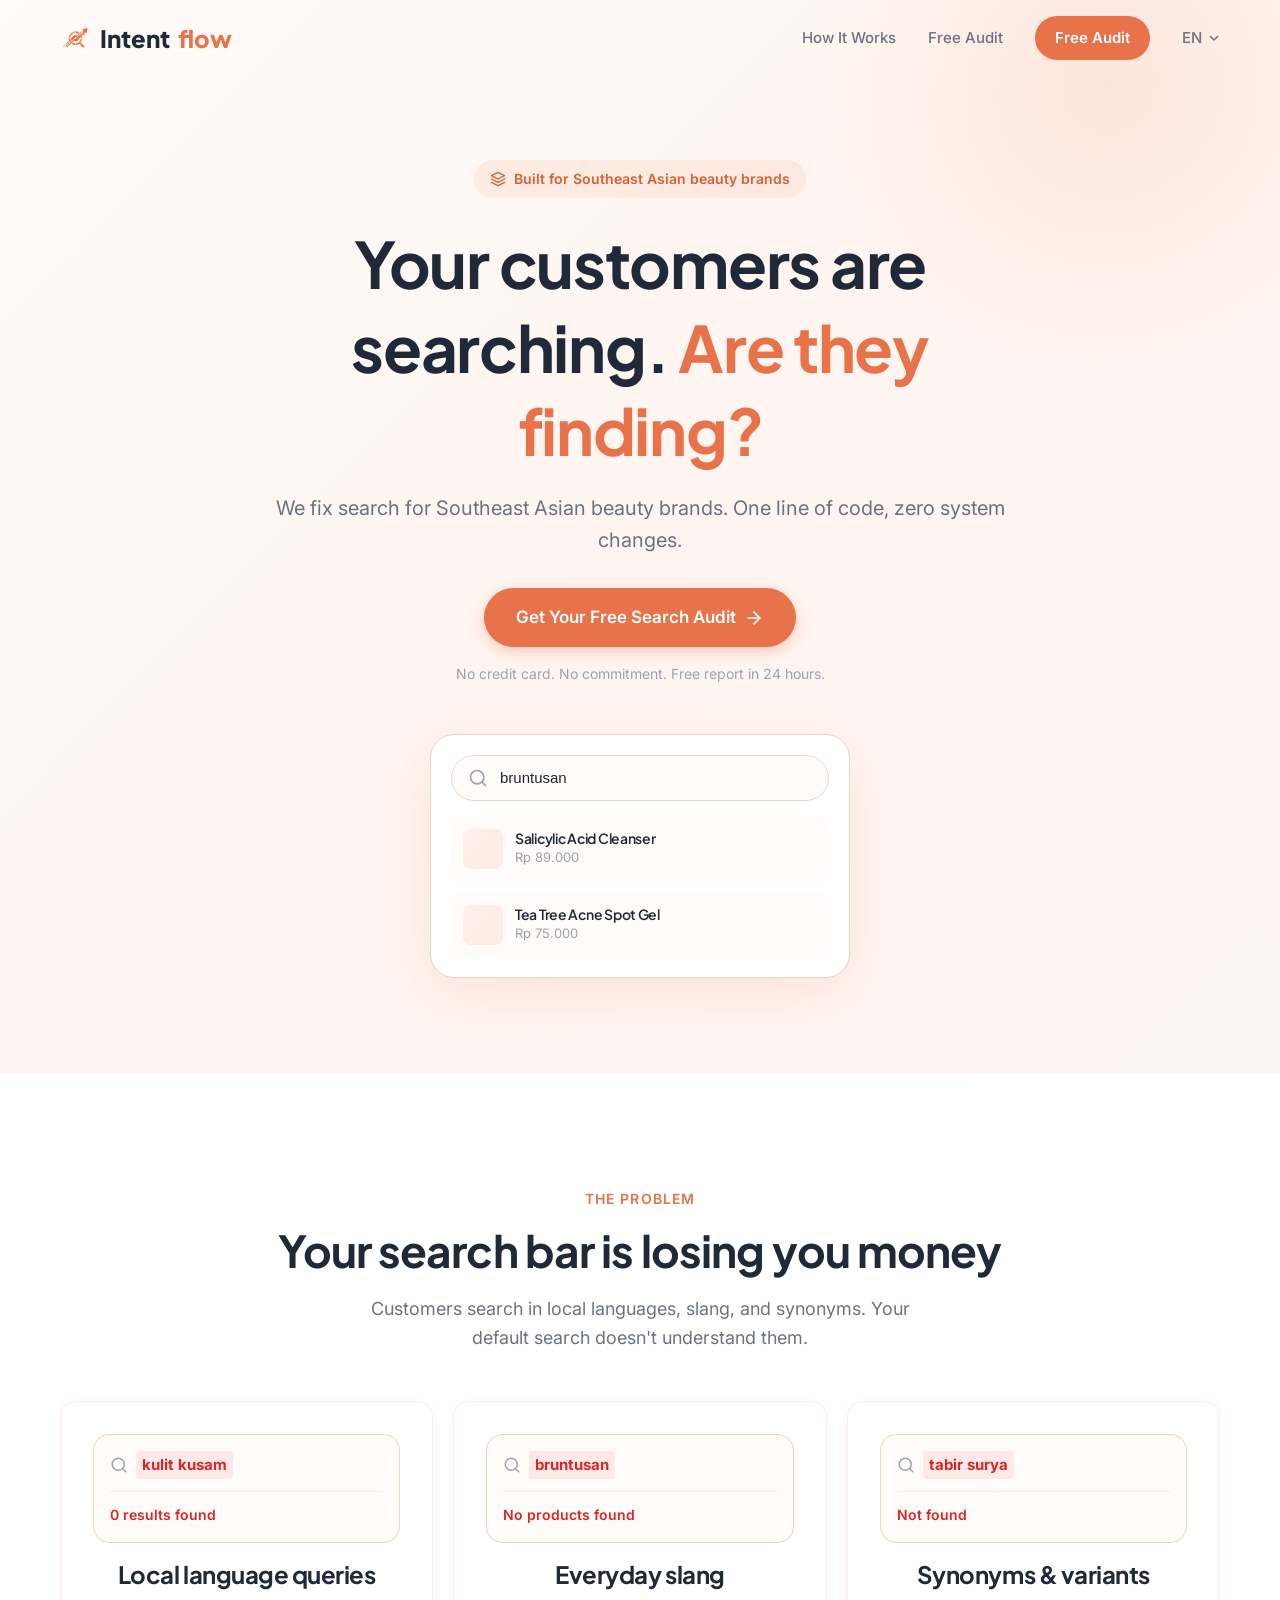
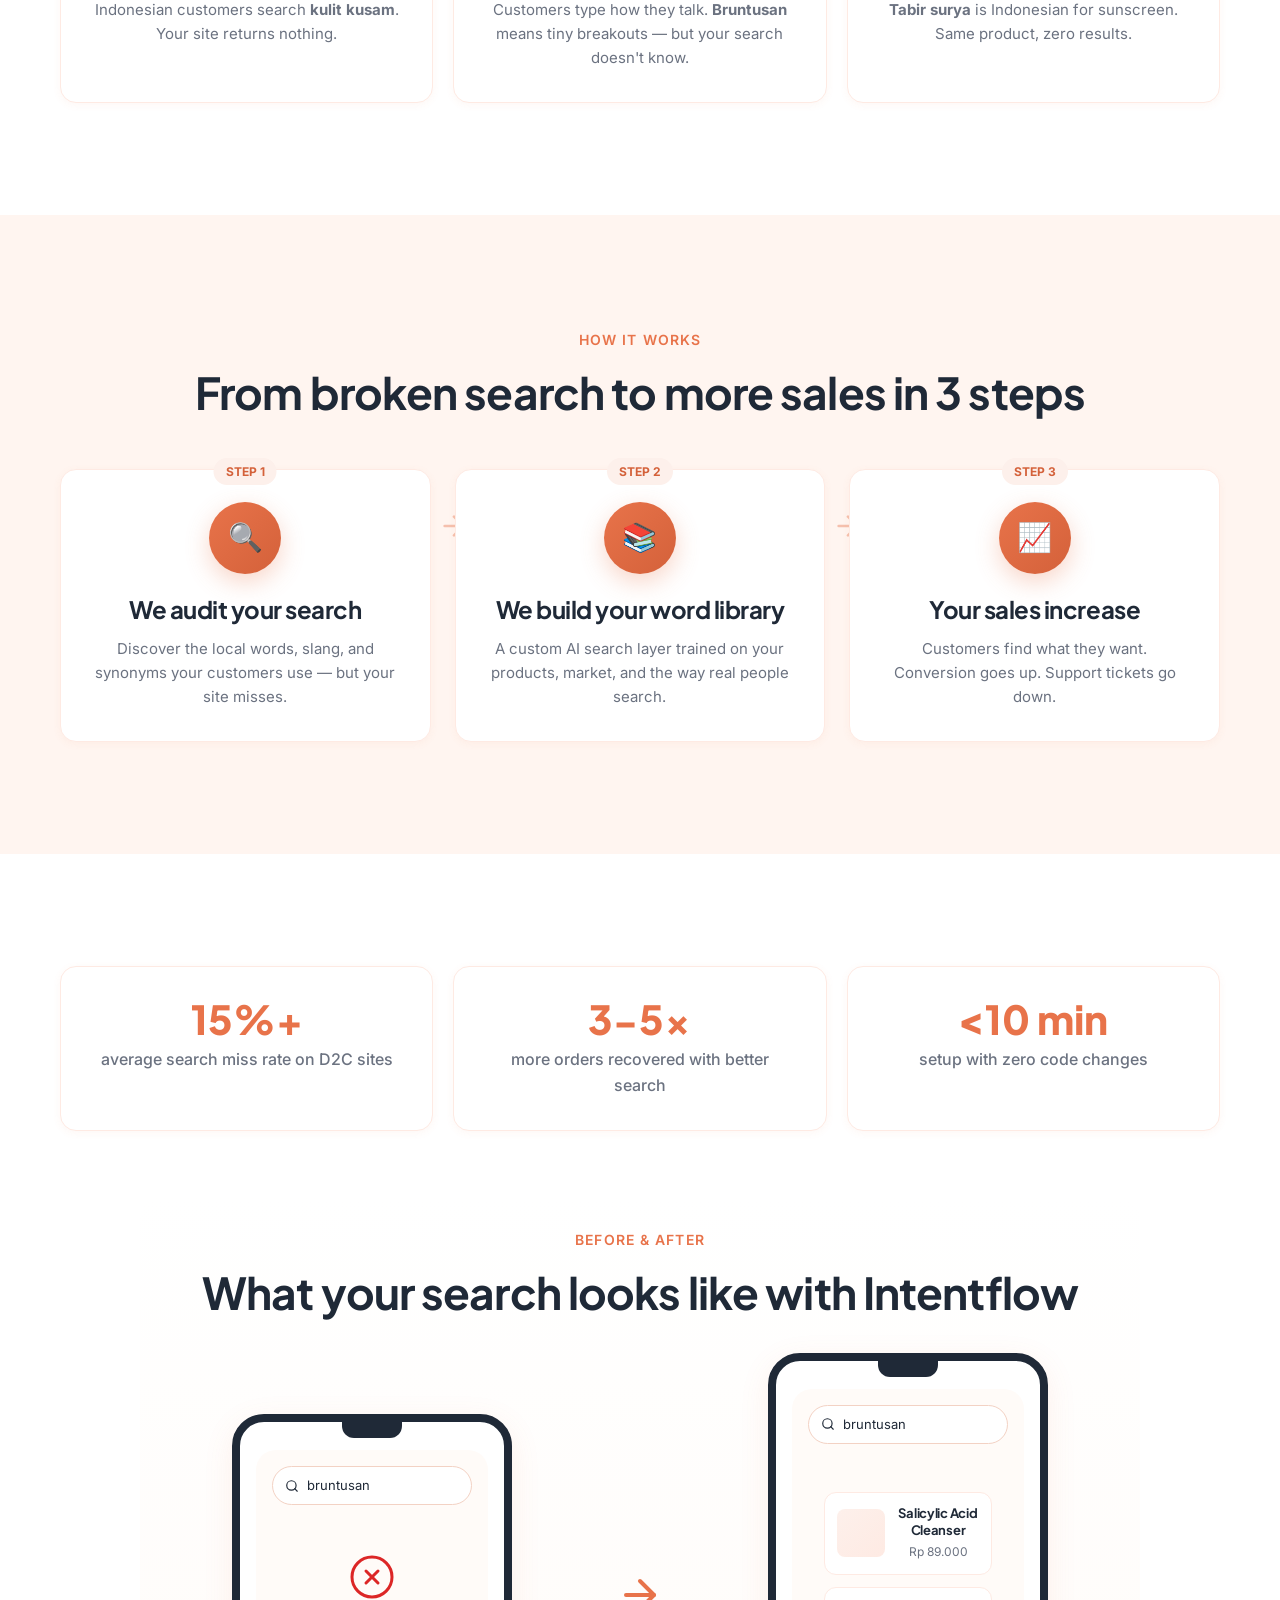
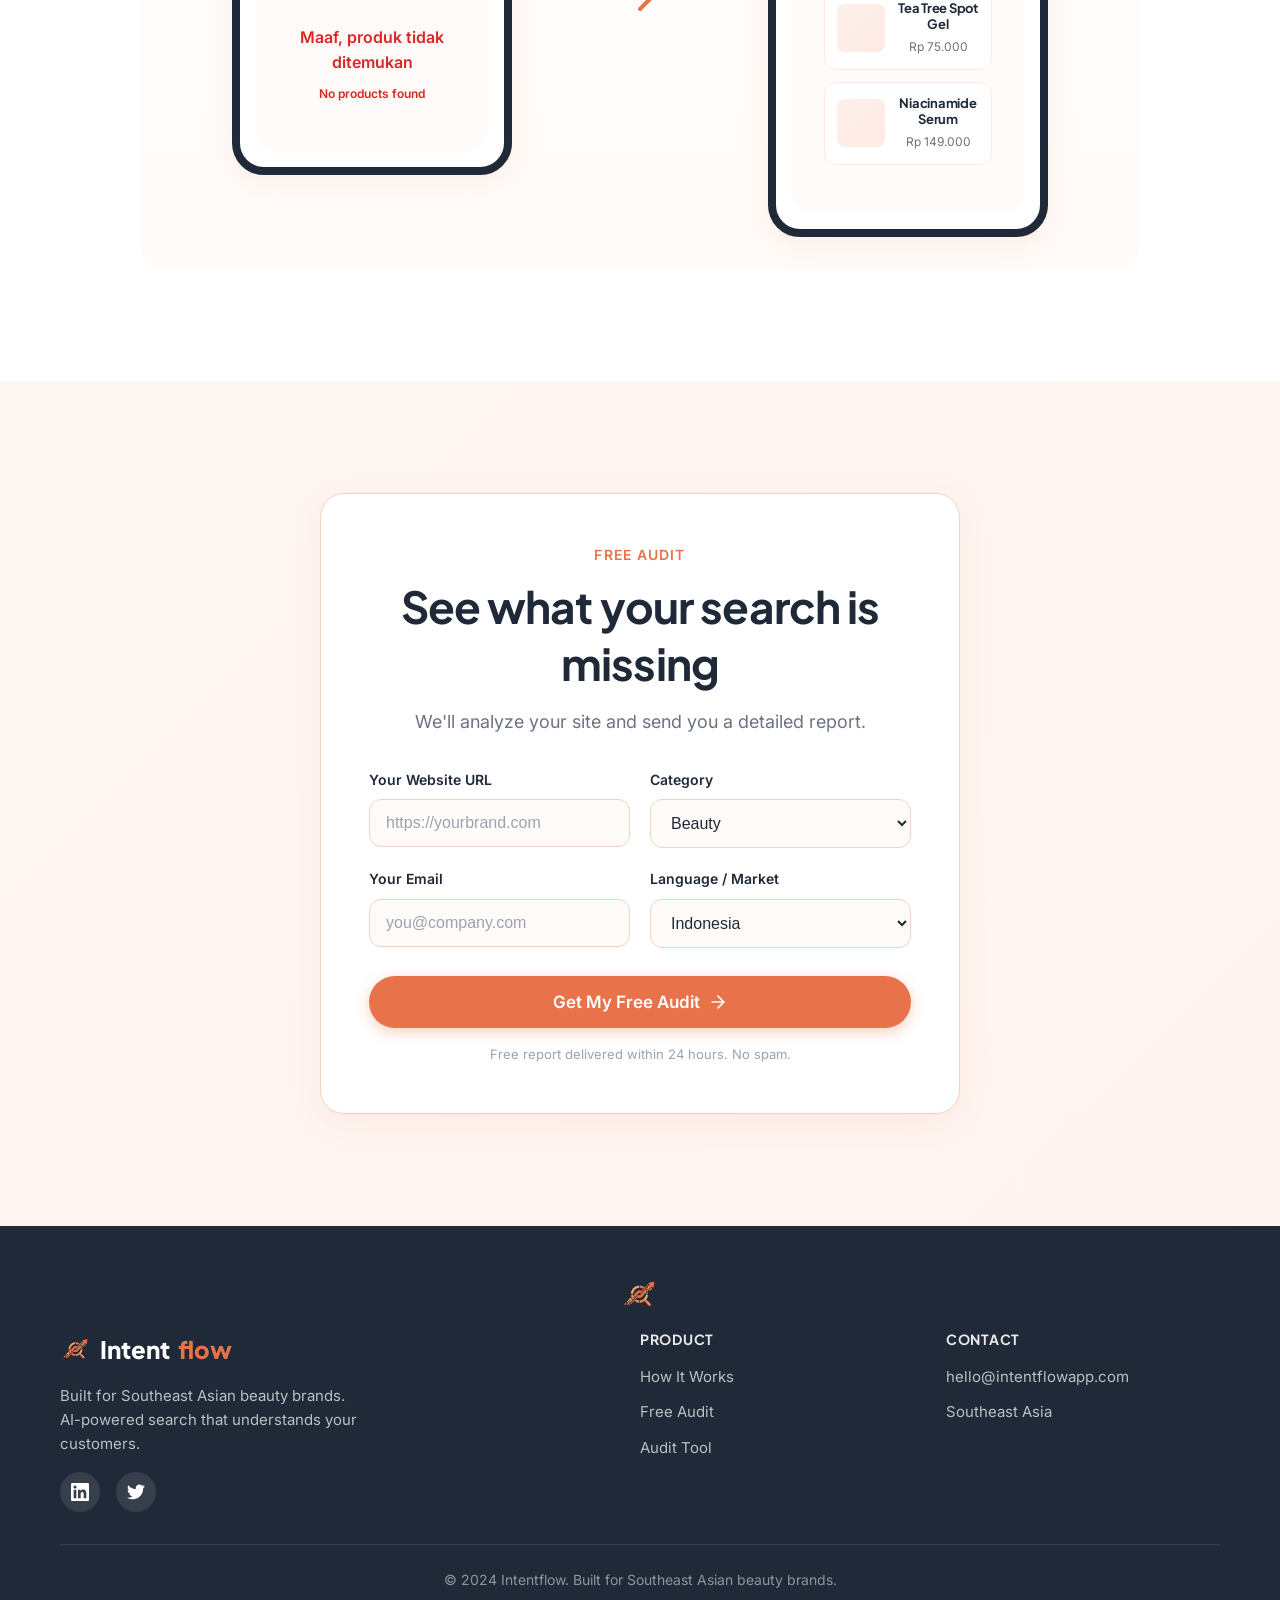
==== index.html @ d8db5535 "Add Pet Care & Nutrition category option" ====
<!DOCTYPE html>
<html lang="en">
<head>
  <meta charset="UTF-8">
  <meta name="viewport" content="width=device-width, initial-scale=1.0">
  <meta name="description" content="Intentflow uses AI to fix on-site search for Southeast Asian beauty brands. Recover lost sales with one line of code.">
  <meta name="keywords" content="AI search, D2C, beauty brands, Southeast Asia, site search, e-commerce conversion">
  <meta name="author" content="Intentflow">
  <meta name="robots" content="index, follow">
  <meta property="og:title" content="Intentflow - AI Search for Southeast Asian Beauty Brands">
  <meta property="og:description" content="Fix your on-site search. Recover lost sales with AI-powered search for D2C beauty brands.">
  <meta property="og:type" content="website">
  <meta property="og:url" content="https://intentflow.io">
  <meta property="og:image" content="https://intentflow.io/og-image.jpg">
  <meta name="twitter:card" content="summary_large_image">
  <meta name="twitter:title" content="Intentflow - AI Search for Southeast Asian Beauty Brands">
  <meta name="twitter:description" content="Fix your on-site search. Recover lost sales with AI-powered search for D2C beauty brands.">
  <link rel="canonical" href="https://intentflow.io">
  <link rel="preconnect" href="https://fonts.googleapis.com">
  <link rel="preconnect" href="https://fonts.gstatic.com" crossorigin>
  <link href="https://fonts.googleapis.com/css2?family=Inter:wght@400;500;600;700&family=Plus+Jakarta+Sans:wght@500;600;700;800&display=swap" rel="stylesheet">
  <link rel="stylesheet" href="css/style.css">
  <link rel="icon" type="image/png" href="/logo.png">
  <title>Intentflow - AI Search for Southeast Asian Beauty Brands</title>
</head>
<body>
  <!-- Navigation -->
  <nav class="navbar" id="navbar">
    <div class="container">
      <a href="#" class="logo">
        <img src="/logo.png" alt="Intentflow" class="logo-img">
        Intent<span>flow</span>
      </a>
      <div class="nav-links">
        <a href="#how-it-works" class="nav-link">How It Works</a>
        <a href="#audit" class="nav-link">Free Audit</a>
        <a href="audit/" class="nav-cta">Free Audit</a>
        <div class="language-selector" aria-label="Language selector">
          <span>EN</span>
          <svg width="12" height="12" viewBox="0 0 12 12" fill="none" xmlns="http://www.w3.org/2000/svg">
            <path d="M2.5 4.5L6 8L9.5 4.5" stroke="currentColor" stroke-width="1.5" stroke-linecap="round" stroke-linejoin="round"/>
          </svg>
        </div>
      </div>
      <button class="mobile-menu-btn" id="mobileMenuBtn" aria-label="Open menu">
        <span></span>
        <span></span>
        <span></span>
      </button>
    </div>
  </nav>

  <!-- Mobile Menu -->
  <div class="overlay" id="overlay"></div>
  <div class="mobile-menu" id="mobileMenu">
    <a href="#how-it-works" class="nav-link">How It Works</a>
    <a href="#audit" class="nav-link">Free Audit</a>
    <a href="audit/" class="nav-cta">Free Audit</a>
  </div>

  <!-- Hero -->
  <section class="hero" id="hero">
    <div class="container">
      <div class="hero-content reveal">
        <div class="hero-badge">
          <svg width="16" height="16" viewBox="0 0 24 24" fill="none" stroke="currentColor" stroke-width="2" stroke-linecap="round" stroke-linejoin="round">
            <path d="M12 2L2 7l10 5 10-5-10-5z"/>
            <path d="M2 17l10 5 10-5"/>
            <path d="M2 12l10 5 10-5"/>
          </svg>
          Built for Southeast Asian beauty brands
        </div>
        <h1>Your customers are searching. <em>Are they finding?</em></h1>
        <p class="hero-description">
          We fix search for Southeast Asian beauty brands. One line of code, zero system changes.
        </p>
        <a href="#audit" class="btn btn-primary btn-large hero-cta">
          Get Your Free Search Audit
          <svg width="20" height="20" viewBox="0 0 24 24" fill="none" stroke="currentColor" stroke-width="2" stroke-linecap="round" stroke-linejoin="round">
            <path d="M5 12h14"/>
            <path d="M12 5l7 7-7 7"/>
          </svg>
        </a>
        <p class="hero-note">No credit card. No commitment. Free report in 24 hours.</p>
      </div>

      <div class="hero-visual reveal reveal-delay-1">
        <div class="hero-search-demo">
          <div class="search-bar-demo">
            <svg width="20" height="20" viewBox="0 0 24 24" fill="none" stroke="currentColor" stroke-width="2" stroke-linecap="round" stroke-linejoin="round">
              <circle cx="11" cy="11" r="8"/>
              <path d="M21 21l-4.35-4.35"/>
            </svg>
            <input type="text" value="bruntusan" readonly aria-label="Search demo">
          </div>
          <div class="search-results-demo">
            <div class="mini-product">
              <div class="mini-product-img"></div>
              <div class="mini-product-info">
                <h4>Salicylic Acid Cleanser</h4>
                <p>Rp 89.000</p>
              </div>
            </div>
            <div class="mini-product">
              <div class="mini-product-img"></div>
              <div class="mini-product-info">
                <h4>Tea Tree Acne Spot Gel</h4>
                <p>Rp 75.000</p>
              </div>
            </div>
          </div>
        </div>
      </div>
    </div>
  </section>

  <!-- Problem Section -->
  <section class="problem" id="problem">
    <div class="container">
      <div class="section-header reveal">
        <span class="section-label">The Problem</span>
        <h2 class="section-title">Your search bar is losing you money</h2>
        <p class="section-subtitle">
          Customers search in local languages, slang, and synonyms. Your default search doesn't understand them.
        </p>
      </div>

      <div class="problem-grid">
        <div class="card problem-card reveal reveal-delay-1">
          <div class="search-box-mock">
            <div class="search-input">
              <svg width="18" height="18" viewBox="0 0 24 24" fill="none" stroke="currentColor" stroke-width="2" stroke-linecap="round" stroke-linejoin="round">
                <circle cx="11" cy="11" r="8"/>
                <path d="M21 21l-4.35-4.35"/>
              </svg>
              <span class="highlight-query">kulit kusam</span>
            </div>
            <div class="search-result">
              <span class="fail">0 results found</span>
            </div>
          </div>
          <h3>Local language queries</h3>
          <p>Indonesian customers search <strong>kulit kusam</strong>. Your site returns nothing.</p>
        </div>

        <div class="card problem-card reveal reveal-delay-2">
          <div class="search-box-mock">
            <div class="search-input">
              <svg width="18" height="18" viewBox="0 0 24 24" fill="none" stroke="currentColor" stroke-width="2" stroke-linecap="round" stroke-linejoin="round">
                <circle cx="11" cy="11" r="8"/>
                <path d="M21 21l-4.35-4.35"/>
              </svg>
              <span class="highlight-query">bruntusan</span>
            </div>
            <div class="search-result">
              <span class="fail">No products found</span>
            </div>
          </div>
          <h3>Everyday slang</h3>
          <p>Customers type how they talk. <strong>Bruntusan</strong> means tiny breakouts — but your search doesn't know.</p>
        </div>

        <div class="card problem-card reveal reveal-delay-3">
          <div class="search-box-mock">
            <div class="search-input">
              <svg width="18" height="18" viewBox="0 0 24 24" fill="none" stroke="currentColor" stroke-width="2" stroke-linecap="round" stroke-linejoin="round">
                <circle cx="11" cy="11" r="8"/>
                <path d="M21 21l-4.35-4.35"/>
              </svg>
              <span class="highlight-query">tabir surya</span>
            </div>
            <div class="search-result">
              <span class="fail">Not found</span>
            </div>
          </div>
          <h3>Synonyms & variants</h3>
          <p><strong>Tabir surya</strong> is Indonesian for sunscreen. Same product, zero results.</p>
        </div>
      </div>
    </div>
  </section>

  <!-- How It Works -->
  <section class="how-it-works" id="how-it-works">
    <div class="container">
      <div class="section-header reveal">
        <span class="section-label">How It Works</span>
        <h2 class="section-title">From broken search to more sales in 3 steps</h2>
      </div>

      <div class="steps-grid">
        <div class="card step-card reveal reveal-delay-1">
          <div class="step-arrow">
            <svg width="32" height="32" viewBox="0 0 24 24" fill="none" stroke="currentColor" stroke-width="2" stroke-linecap="round" stroke-linejoin="round">
              <path d="M5 12h14"/>
              <path d="M12 5l7 7-7 7"/>
            </svg>
          </div>
          <span class="step-number">STEP 1</span>
          <div class="step-icon">🔍</div>
          <h3>We audit your search</h3>
          <p>Discover the local words, slang, and synonyms your customers use — but your site misses.</p>
        </div>

        <div class="card step-card reveal reveal-delay-2">
          <div class="step-arrow">
            <svg width="32" height="32" viewBox="0 0 24 24" fill="none" stroke="currentColor" stroke-width="2" stroke-linecap="round" stroke-linejoin="round">
              <path d="M5 12h14"/>
              <path d="M12 5l7 7-7 7"/>
            </svg>
          </div>
          <span class="step-number">STEP 2</span>
          <div class="step-icon">📚</div>
          <h3>We build your word library</h3>
          <p>A custom AI search layer trained on your products, market, and the way real people search.</p>
        </div>

        <div class="card step-card reveal reveal-delay-3">
          <span class="step-number">STEP 3</span>
          <div class="step-icon">📈</div>
          <h3>Your sales increase</h3>
          <p>Customers find what they want. Conversion goes up. Support tickets go down.</p>
        </div>
      </div>
    </div>
  </section>

  <!-- Trust / Stats -->
  <section class="stats" id="stats">
    <div class="container">
      <div class="stats-grid">
        <div class="card stat-card reveal reveal-delay-1">
          <div class="stat-number">15%+</div>
          <div class="stat-label">average search miss rate on D2C sites</div>
        </div>
        <div class="card stat-card reveal reveal-delay-2">
          <div class="stat-number">3-5x</div>
          <div class="stat-label">more orders recovered with better search</div>
        </div>
        <div class="card stat-card reveal reveal-delay-3">
          <div class="stat-number">&lt;10 min</div>
          <div class="stat-label">setup with zero code changes</div>
        </div>
      </div>

      <div class="before-after reveal">
        <div class="before-after-header">
          <span class="section-label">Before & After</span>
          <h2 class="section-title">What your search looks like with Intentflow</h2>
        </div>

        <div class="before-after-grid">
          <div class="phone-frame">
            <div class="phone-notch"></div>
            <div class="phone-screen">
              <div class="phone-search">
                <svg width="14" height="14" viewBox="0 0 24 24" fill="none" stroke="currentColor" stroke-width="2" stroke-linecap="round" stroke-linejoin="round">
                  <circle cx="11" cy="11" r="8"/>
                  <path d="M21 21l-4.35-4.35"/>
                </svg>
                <span>bruntusan</span>
              </div>
              <div class="phone-result fail">
                <svg width="48" height="48" viewBox="0 0 24 24" fill="none" stroke="#DC2626" stroke-width="1.5" stroke-linecap="round" stroke-linejoin="round" style="margin: 0 auto 1rem;">
                  <circle cx="12" cy="12" r="10"/>
                  <path d="M15 9l-6 6"/>
                  <path d="M9 9l6 6"/>
                </svg>
                <p>Maaf, produk tidak ditemukan</p>
                <p style="font-size: 0.75rem; margin-top: 0.5rem;">No products found</p>
              </div>
            </div>
          </div>

          <div class="arrow-between">
            <svg width="48" height="48" viewBox="0 0 24 24" fill="none" stroke="currentColor" stroke-width="2" stroke-linecap="round" stroke-linejoin="round">
              <path d="M5 12h14"/>
              <path d="M12 5l7 7-7 7"/>
            </svg>
          </div>

          <div class="phone-frame">
            <div class="phone-notch"></div>
            <div class="phone-screen">
              <div class="phone-search">
                <svg width="14" height="14" viewBox="0 0 24 24" fill="none" stroke="currentColor" stroke-width="2" stroke-linecap="round" stroke-linejoin="round">
                  <circle cx="11" cy="11" r="8"/>
                  <path d="M21 21l-4.35-4.35"/>
                </svg>
                <span>bruntusan</span>
              </div>
              <div class="phone-result success">
                <div class="product-list">
                  <div class="product-card-mock">
                    <div class="product-thumb"></div>
                    <div class="product-info">
                      <h5>Salicylic Acid Cleanser</h5>
                      <p>Rp 89.000</p>
                    </div>
                  </div>
                  <div class="product-card-mock">
                    <div class="product-thumb"></div>
                    <div class="product-info">
                      <h5>Tea Tree Spot Gel</h5>
                      <p>Rp 75.000</p>
                    </div>
                  </div>
                  <div class="product-card-mock">
                    <div class="product-thumb"></div>
                    <div class="product-info">
                      <h5>Niacinamide Serum</h5>
                      <p>Rp 149.000</p>
                    </div>
                  </div>
                </div>
              </div>
            </div>
          </div>
        </div>
      </div>
    </div>
  </section>

  <!-- Audit Form -->
  <section class="audit-form-section" id="audit">
    <div class="container">
      <div class="audit-form-container reveal">
        <div class="audit-form-header">
          <span class="section-label">Free Audit</span>
          <h2 class="section-title">See what your search is missing</h2>
          <p class="section-subtitle">We'll analyze your site and send you a detailed report.</p>
        </div>

        <form id="auditForm" class="audit-form">
          <div class="form-row">
            <div class="form-group" style="flex: 2;">
              <label for="siteUrl">Your Website URL</label>
              <input type="url" id="siteUrl" name="siteUrl" placeholder="https://yourbrand.com" required>
            </div>
            <div class="form-group">
              <label for="category">Category</label>
              <select id="category" name="category" required>
                <option value="beauty" selected>Beauty</option>
                <option value="fashion">Fashion</option>
                <option value="home">Home & Living</option>
                <option value="pet">🐾 Pet Care & Nutrition（宠物健康与食品）</option>
              </select>
            </div>
          </div>
          <div class="form-row">
            <div class="form-group" style="flex: 2;">
              <label for="userEmail">Your Email</label>
              <input type="email" id="userEmail" name="userEmail" placeholder="you@company.com" required>
            </div>
            <div class="form-group">
              <label for="market">Language / Market</label>
              <select id="market" name="market" required>
                <option value="id" selected>Indonesia</option>
                <option value="th">Thailand</option>
                <option value="vn">Vietnam</option>
                <option value="sg">Singapore</option>
                <option value="my">Malaysia</option>
              </select>
            </div>
          </div>
          <button type="submit" class="btn btn-primary btn-large form-submit" id="submitBtn">
            Get My Free Audit
            <svg width="20" height="20" viewBox="0 0 24 24" fill="none" stroke="currentColor" stroke-width="2" stroke-linecap="round" stroke-linejoin="round">
              <path d="M5 12h14"/>
              <path d="M12 5l7 7-7 7"/>
            </svg>
          </button>
          <p class="form-note">Free report delivered within 24 hours. No spam.</p>
          <div class="form-message" id="formMessage"></div>
        </form>
      </div>
    </div>
  </section>

  <!-- Footer -->
  <footer class="footer">
    <div class="container">
      <img src="/logo.png" alt="Intentflow" class="footer-logo">
      <div class="footer-grid">
        <div class="footer-brand">
          <a href="#" class="logo">
            <img src="/logo.png" alt="Intentflow" class="logo-img">
            Intent<span>flow</span>
          </a>
          <p>Built for Southeast Asian beauty brands. AI-powered search that understands your customers.</p>
          <div class="social-links">
            <a href="https://linkedin.com" target="_blank" rel="noopener noreferrer" aria-label="LinkedIn">
              <svg width="18" height="18" viewBox="0 0 24 24" fill="currentColor">
                <path d="M20.447 20.452h-3.554v-5.569c0-1.328-.027-3.037-1.852-3.037-1.853 0-2.136 1.445-2.136 2.939v5.667H9.351V9h3.414v1.561h.046c.477-.9 1.637-1.85 3.37-1.85 3.601 0 4.267 2.37 4.267 5.455v6.286zM5.337 7.433a2.062 2.062 0 01-2.063-2.065 2.064 2.064 0 112.063 2.065zm1.782 13.019H3.555V9h3.564v11.452zM22.225 0H1.771C.792 0 0 .774 0 1.729v20.542C0 23.227.792 24 1.771 24h20.451C23.2 24 24 23.227 24 22.271V1.729C24 .774 23.2 0 22.222 0h.003z"/>
              </svg>
            </a>
            <a href="https://twitter.com" target="_blank" rel="noopener noreferrer" aria-label="Twitter">
              <svg width="18" height="18" viewBox="0 0 24 24" fill="currentColor">
                <path d="M23.953 4.57a10 10 0 01-2.825.775 4.958 4.958 0 002.163-2.723c-.951.555-2.005.959-3.127 1.184a4.92 4.92 0 00-8.384 4.482C7.69 8.095 4.067 6.13 1.64 3.162a4.822 4.822 0 00-.666 2.475c0 1.71.87 3.213 2.188 4.096a4.904 4.904 0 01-2.228-.616v.06a4.923 4.923 0 003.946 4.827 4.996 4.996 0 01-2.212.085 4.936 4.936 0 004.604 3.417 9.867 9.867 0 01-6.102 2.105c-.39 0-.779-.023-1.17-.067a13.995 13.995 0 007.557 2.209c9.053 0 13.998-7.496 13.998-13.985 0-.21 0-.42-.015-.63A9.935 9.935 0 0024 4.59z"/>
              </svg>
            </a>
          </div>
        </div>

        <div class="footer-nav">
          <h4 class="footer-title">Product</h4>
          <ul class="footer-links">
            <li><a href="#how-it-works">How It Works</a></li>
            <li><a href="#audit">Free Audit</a></li>
            <li><a href="audit/">Audit Tool</a></li>
          </ul>
        </div>

        <div class="footer-contact">
          <h4 class="footer-title">Contact</h4>
          <ul class="footer-links">
            <li><a href="mailto:hello@intentflowapp.com">hello@intentflowapp.com</a></li>
            <li><span style="color: rgba(255,255,255,0.7); font-size: 0.9375rem;">Southeast Asia</span></li>
          </ul>
        </div>
      </div>

      <div class="footer-bottom">
        <p>© 2024 Intentflow. Built for Southeast Asian beauty brands.</p>
      </div>
    </div>
  </footer>

  <script src="js/main.js"></script>
</body>
</html>
---- css/style.css ----
/* ========================================
   Intentflow - Global Styles
   ======================================== */

/* CSS Variables */
:root {
  --primary: #E8734A;
  --primary-dark: #D4613A;
  --primary-light: #FDF0EB;
  --primary-soft: #FEF6F3;

  --text: #1F2937;
  --text-light: #6B7280;
  --text-muted: #9CA3AF;

  --bg: #FFFBF8;
  --bg-warm: #FFF5F0;
  --card: #FFFFFF;
  --border: #F3D2C4;
  --border-light: #FEEAE3;

  --shadow-sm: 0 2px 8px rgba(232, 115, 74, 0.06);
  --shadow: 0 8px 30px rgba(232, 115, 74, 0.10);
  --shadow-lg: 0 16px 50px rgba(232, 115, 74, 0.14);

  --radius-sm: 12px;
  --radius: 16px;
  --radius-lg: 24px;

  --transition: all 0.3s cubic-bezier(0.4, 0, 0.2, 1);
  --font-main: 'Inter', 'Plus Jakarta Sans', -apple-system, BlinkMacSystemFont, sans-serif;
  --font-display: 'Plus Jakarta Sans', 'Inter', -apple-system, BlinkMacSystemFont, sans-serif;
}

/* Reset & Base */
*, *::before, *::after {
  box-sizing: border-box;
  margin: 0;
  padding: 0;
}

html {
  scroll-behavior: smooth;
  font-size: 16px;
}

body {
  font-family: var(--font-main);
  color: var(--text);
  background-color: var(--bg);
  line-height: 1.6;
  -webkit-font-smoothing: antialiased;
  -moz-osx-font-smoothing: grayscale;
  overflow-x: hidden;
}

img {
  max-width: 100%;
  height: auto;
  display: block;
}

a {
  color: inherit;
  text-decoration: none;
}

button {
  font-family: inherit;
  cursor: pointer;
  border: none;
  background: none;
}

ul, ol {
  list-style: none;
}

/* Typography */
h1, h2, h3, h4, h5, h6 {
  font-family: var(--font-display);
  font-weight: 700;
  line-height: 1.3;
  letter-spacing: -0.02em;
  overflow-wrap: break-word;
  word-wrap: break-word;
}

h1 {
  font-size: clamp(2.25rem, 6vw, 4rem);
}

h2 {
  font-size: clamp(1.75rem, 4vw, 2.75rem);
}

h3 {
  font-size: clamp(1.25rem, 2.5vw, 1.5rem);
}

p {
  color: var(--text-light);
}

.section-label {
  display: inline-block;
  font-size: 0.875rem;
  font-weight: 600;
  color: var(--primary);
  text-transform: uppercase;
  letter-spacing: 0.08em;
  margin-bottom: 0.75rem;
}

.section-title {
  margin-bottom: 1rem;
}

.section-subtitle {
  font-size: 1.125rem;
  max-width: 600px;
  margin: 0 auto;
}

/* Container */
.container {
  width: 100%;
  max-width: 1200px;
  margin: 0 auto;
  padding: 0 1.25rem;
}

section {
  padding: 4rem 0;
}

@media (min-width: 768px) {
  section {
    padding: 5.5rem 0;
  }
}

@media (min-width: 1024px) {
  section {
    padding: 7rem 0;
  }
}

/* Buttons */
.btn {
  display: inline-flex;
  align-items: center;
  justify-content: center;
  gap: 0.5rem;
  font-weight: 600;
  font-size: 1rem;
  padding: 0.875rem 1.75rem;
  border-radius: 100px;
  transition: var(--transition);
}

.btn-primary {
  background-color: var(--primary);
  color: white;
  box-shadow: 0 4px 14px rgba(232, 115, 74, 0.35);
}

.btn-primary:hover {
  background-color: var(--primary-dark);
  transform: translateY(-2px);
  box-shadow: 0 6px 20px rgba(232, 115, 74, 0.45);
}

.btn-primary:active {
  transform: translateY(0);
}

.btn-secondary {
  background-color: white;
  color: var(--primary);
  border: 2px solid var(--border);
}

.btn-secondary:hover {
  border-color: var(--primary);
  background-color: var(--primary-soft);
  transform: translateY(-2px);
}

.btn-large {
  padding: 1rem 2rem;
  font-size: 1.0625rem;
}

/* Cards */
.card {
  background: var(--card);
  border-radius: var(--radius);
  padding: 1.5rem;
  box-shadow: var(--shadow-sm);
  border: 1px solid var(--border-light);
  transition: var(--transition);
}

.card:hover {
  transform: translateY(-4px);
  box-shadow: var(--shadow);
}

@media (min-width: 768px) {
  .card {
    padding: 2rem;
  }
}

/* Navigation */
.navbar {
  position: fixed;
  top: 0;
  left: 0;
  right: 0;
  z-index: 1000;
  padding: 1rem 0;
  transition: var(--transition);
}

.navbar.scrolled {
  background-color: rgba(255, 251, 248, 0.95);
  backdrop-filter: blur(12px);
  box-shadow: 0 2px 20px rgba(0, 0, 0, 0.06);
  padding: 0.75rem 0;
}

.navbar .container {
  display: flex;
  align-items: center;
  justify-content: space-between;
}

.logo {
  font-family: var(--font-display);
  font-size: 1.5rem;
  font-weight: 800;
  color: var(--text);
  display: flex;
  align-items: center;
  gap: 0.5rem;
}

.logo span {
  color: var(--primary);
}

.logo-icon {
  width: 32px;
  height: 32px;
  background: linear-gradient(135deg, var(--primary) 0%, var(--primary-dark) 100%);
  border-radius: 8px;
  display: flex;
  align-items: center;
  justify-content: center;
  color: white;
  font-size: 1rem;
  font-weight: 700;
}

.logo-img {
  height: 32px;
  width: auto;
  display: block;
}

.nav-links {
  display: none;
  align-items: center;
  gap: 2rem;
}

.nav-link {
  font-size: 0.9375rem;
  font-weight: 500;
  color: var(--text-light);
  transition: var(--transition);
}

.nav-link:hover {
  color: var(--primary);
}

.nav-cta {
  background-color: var(--primary);
  color: white;
  padding: 0.625rem 1.25rem;
  border-radius: 100px;
  font-weight: 600;
  font-size: 0.9375rem;
  transition: var(--transition);
}

.nav-cta:hover {
  background-color: var(--primary-dark);
  transform: translateY(-1px);
}

.language-selector {
  display: flex;
  align-items: center;
  gap: 0.35rem;
  font-size: 0.9375rem;
  font-weight: 500;
  color: var(--text-light);
  cursor: pointer;
}

.language-selector:hover {
  color: var(--text);
}

.mobile-menu-btn {
  display: flex;
  flex-direction: column;
  gap: 5px;
  padding: 0.5rem;
}

.mobile-menu-btn span {
  display: block;
  width: 24px;
  height: 2px;
  background-color: var(--text);
  transition: var(--transition);
}

@media (min-width: 768px) {
  .nav-links {
    display: flex;
  }

  .mobile-menu-btn {
    display: none;
  }
}

/* Mobile Menu */
.mobile-menu {
  position: fixed;
  top: 0;
  right: -100%;
  width: 80%;
  max-width: 320px;
  height: 100vh;
  background-color: var(--card);
  z-index: 1001;
  padding: 5rem 1.5rem 2rem;
  box-shadow: var(--shadow-lg);
  transition: right 0.3s ease;
}

.mobile-menu.active {
  right: 0;
}

.mobile-menu .nav-link {
  display: block;
  padding: 1rem 0;
  font-size: 1.125rem;
  border-bottom: 1px solid var(--border-light);
}

.mobile-menu .nav-cta {
  display: inline-block;
  margin-top: 1.5rem;
  text-align: center;
}

.overlay {
  position: fixed;
  inset: 0;
  background-color: rgba(0, 0, 0, 0.4);
  z-index: 1000;
  opacity: 0;
  visibility: hidden;
  transition: var(--transition);
}

.overlay.active {
  opacity: 1;
  visibility: visible;
}

/* Hero */
.hero {
  padding-top: 8rem;
  padding-bottom: 4rem;
  background: linear-gradient(135deg, var(--bg) 0%, var(--bg-warm) 50%, var(--primary-soft) 100%);
  position: relative;
  overflow: hidden;
  isolation: isolate;
}

.hero::before {
  content: '';
  position: absolute;
  top: -20%;
  right: -10%;
  width: 600px;
  height: 600px;
  background: radial-gradient(circle, rgba(232, 115, 74, 0.12) 0%, transparent 70%);
  border-radius: 50%;
  pointer-events: none;
}

.hero .container {
  position: relative;
  z-index: 1;
}

.hero-content {
  text-align: center;
  max-width: 800px;
  margin: 0 auto;
}

.hero-badge {
  display: inline-flex;
  align-items: center;
  gap: 0.5rem;
  background-color: rgba(232, 115, 74, 0.1);
  color: var(--primary-dark);
  padding: 0.5rem 1rem;
  border-radius: 100px;
  font-size: 0.875rem;
  font-weight: 600;
  margin-bottom: 1.5rem;
}

.hero h1 {
  margin-bottom: 1.25rem;
  color: var(--text);
}

.hero h1 em {
  color: var(--primary);
  font-style: normal;
}

.hero-description {
  font-size: 1.125rem;
  margin-bottom: 2rem;
  color: var(--text-light);
}

.hero-cta {
  margin-bottom: 1rem;
}

.hero-note {
  font-size: 0.875rem;
  color: var(--text-muted);
}

.hero-visual {
  margin-top: 3rem;
  display: flex;
  justify-content: center;
}

.hero-search-demo {
  background: var(--card);
  border-radius: var(--radius-lg);
  padding: 1.25rem;
  box-shadow: var(--shadow-lg);
  border: 1px solid var(--border);
  max-width: 420px;
  width: 100%;
}

.search-bar-demo {
  display: flex;
  align-items: center;
  gap: 0.75rem;
  background: var(--bg);
  border: 1px solid var(--border);
  border-radius: 100px;
  padding: 0.75rem 1rem;
}

.search-bar-demo svg {
  flex-shrink: 0;
  color: var(--text-muted);
}

.search-bar-demo input {
  border: none;
  background: transparent;
  outline: none;
  font-size: 0.9375rem;
  color: var(--text);
  width: 100%;
}

.search-results-demo {
  margin-top: 1rem;
  display: flex;
  flex-direction: column;
  gap: 0.75rem;
}

.mini-product {
  display: flex;
  align-items: center;
  gap: 0.75rem;
  padding: 0.75rem;
  background: var(--bg);
  border-radius: var(--radius-sm);
}

.mini-product-img {
  width: 40px;
  height: 40px;
  background: linear-gradient(135deg, var(--primary-light) 0%, var(--border-light) 100%);
  border-radius: 8px;
  flex-shrink: 0;
}

.mini-product-info h4 {
  font-size: 0.875rem;
  font-weight: 600;
  color: var(--text);
}

.mini-product-info p {
  font-size: 0.8125rem;
  color: var(--text-muted);
}

@media (min-width: 768px) {
  .hero {
    padding-top: 10rem;
    padding-bottom: 6rem;
  }

  .hero-description {
    font-size: 1.25rem;
  }
}

/* Problem Section */
.problem {
  background-color: var(--card);
}

.section-header {
  text-align: center;
  margin-bottom: 3rem;
}

.problem-grid {
  display: grid;
  grid-template-columns: 1fr;
  gap: 1.25rem;
}

@media (min-width: 768px) {
  .problem-grid {
    grid-template-columns: repeat(3, 1fr);
  }
}

.problem-card {
  text-align: center;
}

.search-box-mock {
  background: var(--bg);
  border: 1px solid var(--border);
  border-radius: var(--radius);
  padding: 1rem;
  margin-bottom: 1rem;
  text-align: left;
}

.search-box-mock .search-input {
  display: flex;
  align-items: center;
  gap: 0.5rem;
  color: var(--text);
  font-size: 0.9375rem;
}

.search-box-mock .search-input svg {
  color: var(--text-muted);
}

.search-box-mock .search-result {
  margin-top: 0.75rem;
  padding-top: 0.75rem;
  border-top: 1px solid var(--border-light);
  font-size: 0.875rem;
  color: var(--text-light);
}

.search-box-mock .search-result .fail {
  color: #DC2626;
  font-weight: 600;
}

.highlight-query {
  color: #DC2626;
  font-weight: 700;
  background-color: rgba(220, 38, 38, 0.08);
  padding: 0.125rem 0.375rem;
  border-radius: 4px;
}

.problem-card h3 {
  margin-bottom: 0.5rem;
  color: var(--text);
}

.problem-card p {
  font-size: 0.9375rem;
}

/* How It Works */
.how-it-works {
  background-color: var(--bg-warm);
}

.steps-grid {
  display: grid;
  grid-template-columns: 1fr;
  gap: 2rem;
  margin-top: 3rem;
}

@media (min-width: 768px) {
  .steps-grid {
    grid-template-columns: repeat(3, 1fr);
    gap: 1.5rem;
  }
}

.step-card {
  position: relative;
  text-align: center;
}

.step-icon {
  width: 72px;
  height: 72px;
  background: linear-gradient(135deg, var(--primary) 0%, var(--primary-dark) 100%);
  border-radius: 50%;
  display: flex;
  align-items: center;
  justify-content: center;
  margin: 0 auto 1.25rem;
  font-size: 1.75rem;
  box-shadow: 0 8px 24px rgba(232, 115, 74, 0.3);
}

.step-number {
  position: absolute;
  top: 0;
  left: 50%;
  transform: translateX(-50%);
  background-color: var(--primary-light);
  color: var(--primary-dark);
  font-size: 0.75rem;
  font-weight: 700;
  padding: 0.25rem 0.75rem;
  border-radius: 100px;
  margin-top: -0.75rem;
}

.step-card h3 {
  margin-bottom: 0.75rem;
}

.step-card p {
  font-size: 0.9375rem;
}

.step-arrow {
  display: none;
  position: absolute;
  right: -1.5rem;
  top: 2.5rem;
  transform: translateX(50%);
  color: var(--primary);
  opacity: 0.4;
}

@media (min-width: 768px) {
  .step-arrow {
    display: block;
  }

  .step-card:last-child .step-arrow {
    display: none;
  }
}

/* Stats & Trust */
.stats {
  background-color: var(--card);
}

.stats-grid {
  display: grid;
  grid-template-columns: 1fr;
  gap: 1.25rem;
  margin-bottom: 4rem;
}

@media (min-width: 768px) {
  .stats-grid {
    grid-template-columns: repeat(3, 1fr);
  }
}

.stat-card {
  text-align: center;
}

.stat-number {
  font-family: var(--font-display);
  font-size: 2.5rem;
  font-weight: 800;
  color: var(--primary);
  line-height: 1;
  margin-bottom: 0.5rem;
}

.stat-label {
  font-size: 1rem;
  color: var(--text-light);
  font-weight: 500;
}

/* Before / After */
.before-after {
  background: linear-gradient(180deg, var(--card) 0%, var(--bg) 100%);
  border-radius: var(--radius-lg);
  padding: 2rem 1.25rem;
  max-width: 1000px;
  margin: 0 auto;
}

.before-after-header {
  text-align: center;
  margin-bottom: 2rem;
}

.before-after-grid {
  display: grid;
  grid-template-columns: 1fr;
  gap: 2rem;
  align-items: center;
}

@media (min-width: 768px) {
  .before-after-grid {
    grid-template-columns: 1fr auto 1fr;
  }
}

.phone-frame {
  background: var(--card);
  border: 8px solid var(--text);
  border-radius: 32px;
  padding: 1rem;
  box-shadow: var(--shadow);
  max-width: 280px;
  margin: 0 auto;
}

.phone-notch {
  width: 60px;
  height: 16px;
  background: var(--text);
  border-radius: 0 0 12px 12px;
  margin: -1rem auto 0.75rem;
}

.phone-screen {
  background: var(--bg);
  border-radius: 20px;
  padding: 1rem;
  min-height: 280px;
}

.phone-search {
  display: flex;
  align-items: center;
  gap: 0.5rem;
  background: var(--card);
  border: 1px solid var(--border);
  border-radius: 100px;
  padding: 0.5rem 0.75rem;
  margin-bottom: 1rem;
  font-size: 0.8125rem;
}

.phone-result {
  text-align: center;
  padding: 2rem 1rem;
}

.phone-result.fail p {
  color: #DC2626;
  font-weight: 600;
}

.phone-result.success .product-list {
  display: flex;
  flex-direction: column;
  gap: 0.75rem;
}

.product-card-mock {
  background: var(--card);
  border: 1px solid var(--border-light);
  border-radius: var(--radius-sm);
  padding: 0.75rem;
  display: flex;
  align-items: center;
  gap: 0.75rem;
}

.product-thumb {
  width: 48px;
  height: 48px;
  background: linear-gradient(135deg, var(--primary-light) 0%, var(--border-light) 100%);
  border-radius: 8px;
  flex-shrink: 0;
}

.product-info h5 {
  font-size: 0.8125rem;
  margin-bottom: 0.25rem;
}

.product-info p {
  font-size: 0.75rem;
}

.arrow-between {
  display: none;
  align-items: center;
  justify-content: center;
  color: var(--primary);
}

@media (min-width: 768px) {
  .arrow-between {
    display: flex;
  }
}

/* Audit Form */
.audit-form-section {
  background: linear-gradient(135deg, var(--primary-soft) 0%, var(--bg-warm) 100%);
}

.audit-form-container {
  max-width: 640px;
  margin: 0 auto;
  background: var(--card);
  border-radius: var(--radius-lg);
  padding: 2rem 1.5rem;
  box-shadow: var(--shadow);
  border: 1px solid var(--border);
}

@media (min-width: 768px) {
  .audit-form-container {
    padding: 3rem;
  }
}

.audit-form-header {
  text-align: center;
  margin-bottom: 2rem;
}

.form-group {
  margin-bottom: 1.25rem;
}

.form-group label {
  display: block;
  font-size: 0.875rem;
  font-weight: 600;
  color: var(--text);
  margin-bottom: 0.5rem;
}

.form-group input,
.form-group select,
.form-group textarea {
  width: 100%;
  padding: 0.875rem 1rem;
  border: 1px solid var(--border);
  border-radius: var(--radius-sm);
  background: var(--bg);
  font-size: 1rem;
  color: var(--text);
  transition: var(--transition);
}

.form-group input:focus,
.form-group select:focus,
.form-group textarea:focus {
  outline: none;
  border-color: var(--primary);
  box-shadow: 0 0 0 3px rgba(232, 115, 74, 0.12);
}

.form-group input::placeholder {
  color: var(--text-muted);
}

.form-row {
  display: grid;
  grid-template-columns: 1fr;
  gap: 1.25rem;
}

@media (min-width: 768px) {
  .form-row {
    grid-template-columns: 1fr 1fr;
  }
}

.form-submit {
  width: 100%;
  margin-top: 0.5rem;
}

.form-note {
  text-align: center;
  font-size: 0.8125rem;
  color: var(--text-muted);
  margin-top: 1rem;
}

.form-message {
  margin-top: 1rem;
  padding: 0.875rem 1rem;
  border-radius: var(--radius-sm);
  font-size: 0.9375rem;
  font-weight: 500;
  display: none;
}

.form-message.success {
  display: block;
  background-color: rgba(34, 197, 94, 0.1);
  color: #15803D;
}

.form-message.error {
  display: block;
  background-color: rgba(220, 38, 38, 0.1);
  color: #B91C1C;
}

/* Footer */
.footer {
  background-color: var(--text);
  color: white;
  padding: 3rem 0 2rem;
}

.footer-grid {
  display: grid;
  grid-template-columns: 1fr;
  gap: 2rem;
  margin-bottom: 2rem;
}

@media (min-width: 768px) {
  .footer-grid {
    grid-template-columns: 2fr 1fr 1fr;
  }
}

.footer-brand .logo {
  color: white;
  margin-bottom: 1rem;
}

.footer-brand p {
  color: rgba(255, 255, 255, 0.7);
  font-size: 0.9375rem;
  max-width: 300px;
}

.footer-logo {
  display: block;
  margin: 0 auto 1rem;
  height: 40px;
  width: auto;
}

.footer-title {
  font-size: 0.875rem;
  font-weight: 700;
  text-transform: uppercase;
  letter-spacing: 0.05em;
  margin-bottom: 1rem;
  color: rgba(255, 255, 255, 0.9);
}

.footer-links li {
  margin-bottom: 0.625rem;
}

.footer-links a {
  color: rgba(255, 255, 255, 0.7);
  font-size: 0.9375rem;
  transition: var(--transition);
}

.footer-links a:hover {
  color: var(--primary);
}

.social-links {
  display: flex;
  gap: 1rem;
  margin-top: 1rem;
}

.social-links a {
  width: 40px;
  height: 40px;
  background: rgba(255, 255, 255, 0.1);
  border-radius: 50%;
  display: flex;
  align-items: center;
  justify-content: center;
  transition: var(--transition);
}

.social-links a:hover {
  background: var(--primary);
  transform: translateY(-2px);
}

.footer-bottom {
  border-top: 1px solid rgba(255, 255, 255, 0.1);
  padding-top: 1.5rem;
  text-align: center;
}

.footer-bottom p {
  color: rgba(255, 255, 255, 0.5);
  font-size: 0.875rem;
}

/* Scroll Reveal Animations */
.reveal {
  opacity: 0;
  transform: translateY(24px);
  transition: opacity 0.6s ease, transform 0.6s ease;
}

.reveal.active {
  opacity: 1;
  transform: translateY(0);
}

.reveal-delay-1 {
  transition-delay: 0.1s;
}

.reveal-delay-2 {
  transition-delay: 0.2s;
}

.reveal-delay-3 {
  transition-delay: 0.3s;
}

/* Utility */
.text-center {
  text-align: center;
}

.text-primary {
  color: var(--primary);
}

.hidden {
  display: none !important;
}

/* Audit Tool Page Specific */
.audit-page {
  padding-top: 7rem;
  min-height: 100vh;
}

.audit-page .audit-form-section {
  background: transparent;
  padding: 0;
}

.audit-page .audit-form-container {
  max-width: 720px;
}

.audit-result {
  margin-top: 2rem;
  display: none;
}

.audit-result.active {
  display: block;
}

.score-grid {
  display: grid;
  grid-template-columns: repeat(3, 1fr);
  gap: 1rem;
  margin-bottom: 1.5rem;
}

.score-card {
  background: var(--bg);
  border-radius: var(--radius-sm);
  padding: 1rem;
  text-align: center;
}

.score-card .value {
  font-family: var(--font-display);
  font-size: 1.75rem;
  font-weight: 800;
  color: var(--primary);
}

.score-card .label {
  font-size: 0.75rem;
  color: var(--text-light);
  margin-top: 0.25rem;
}

.result-summary {
  background: var(--bg);
  border-radius: var(--radius-sm);
  padding: 1rem;
  font-size: 0.9375rem;
  color: var(--text);
  margin-bottom: 1rem;
}

.result-table {
  width: 100%;
  border-collapse: collapse;
  font-size: 0.875rem;
}

.result-table th,
.result-table td {
  padding: 0.75rem;
  text-align: left;
  border-bottom: 1px solid var(--border-light);
}

.result-table th {
  font-weight: 600;
  color: var(--text);
  background: var(--bg);
}

.result-table td {
  color: var(--text-light);
}

.badge {
  display: inline-block;
  padding: 0.25rem 0.5rem;
  border-radius: 100px;
  font-size: 0.75rem;
  font-weight: 600;
}

.badge-l1 {
  background: rgba(232, 115, 74, 0.12);
  color: var(--primary-dark);
}

.badge-l2 {
  background: rgba(59, 130, 246, 0.12);
  color: #1D4ED8;
}

.badge-l3 {
  background: rgba(16, 185, 129, 0.12);
  color: #047857;
}

.status-found {
  color: #15803D;
  font-weight: 600;
}

.status-missing {
  color: #DC2626;
  font-weight: 600;
}

.loading {
  display: inline-flex;
  align-items: center;
  gap: 0.5rem;
}

.spinner {
  width: 18px;
  height: 18px;
  border: 2px solid rgba(255, 255, 255, 0.3);
  border-top-color: white;
  border-radius: 50%;
  animation: spin 0.8s linear infinite;
}

@keyframes spin {
  to {
    transform: rotate(360deg);
  }
}

/* Reduced motion */
@media (prefers-reduced-motion: reduce) {
  html {
    scroll-behavior: auto;
  }

  .reveal {
    opacity: 1;
    transform: none;
    transition: none;
  }

  .card:hover,
  .btn:hover,
  .btn-primary:hover,
  .btn-secondary:hover,
  .nav-cta:hover,
  .social-links a:hover {
    transform: none;
  }
}
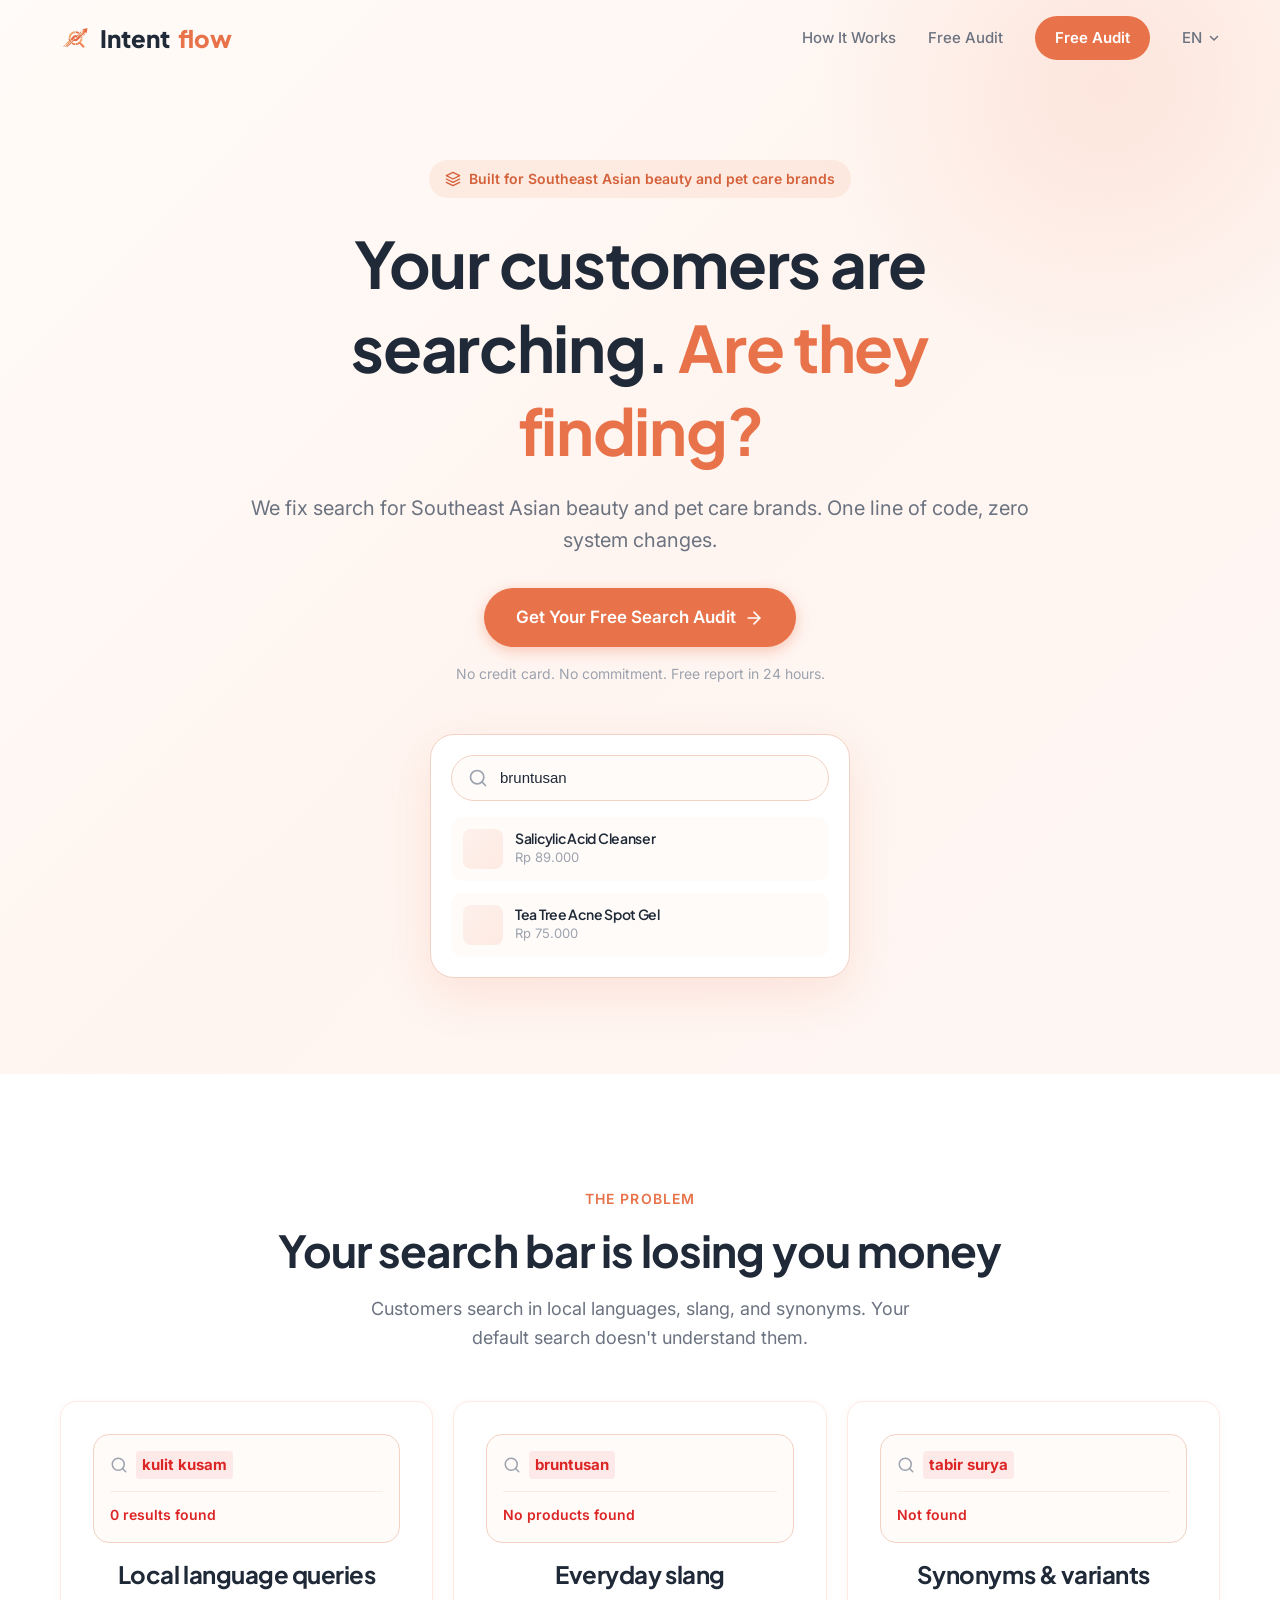
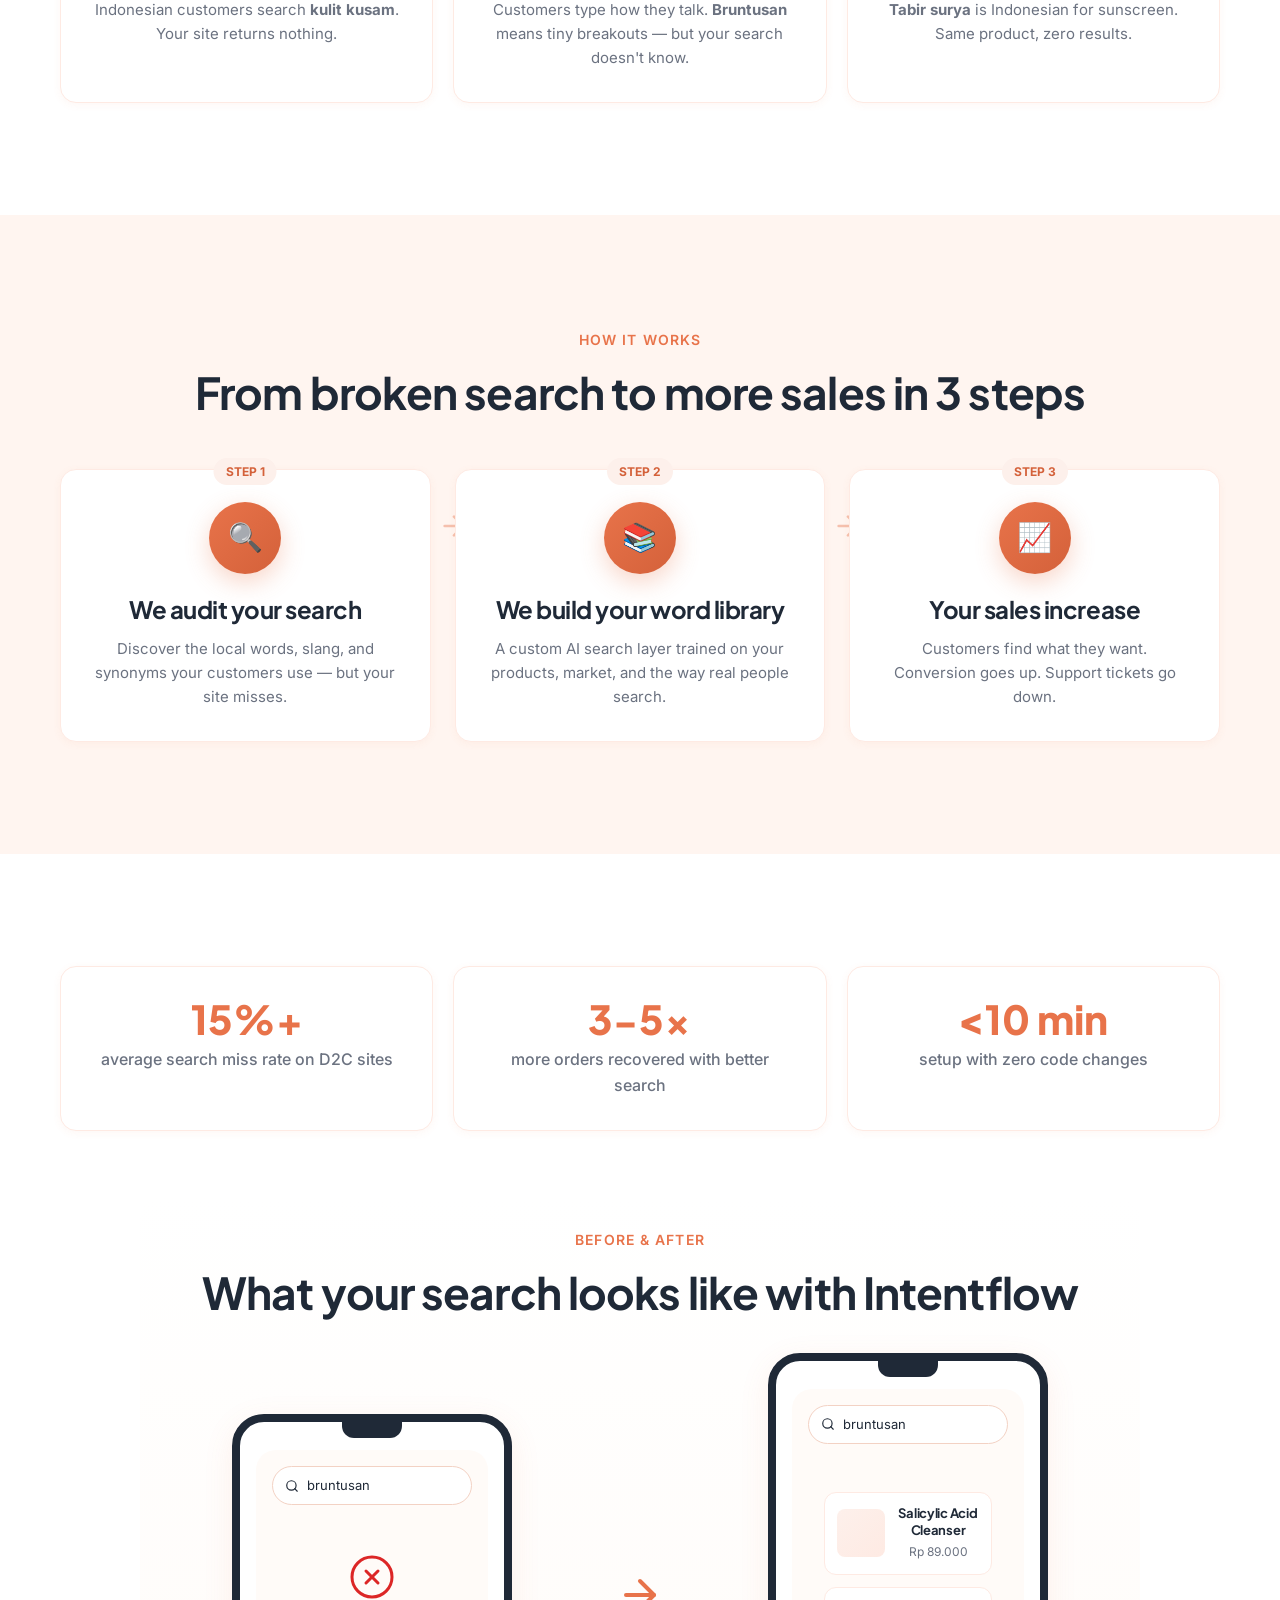
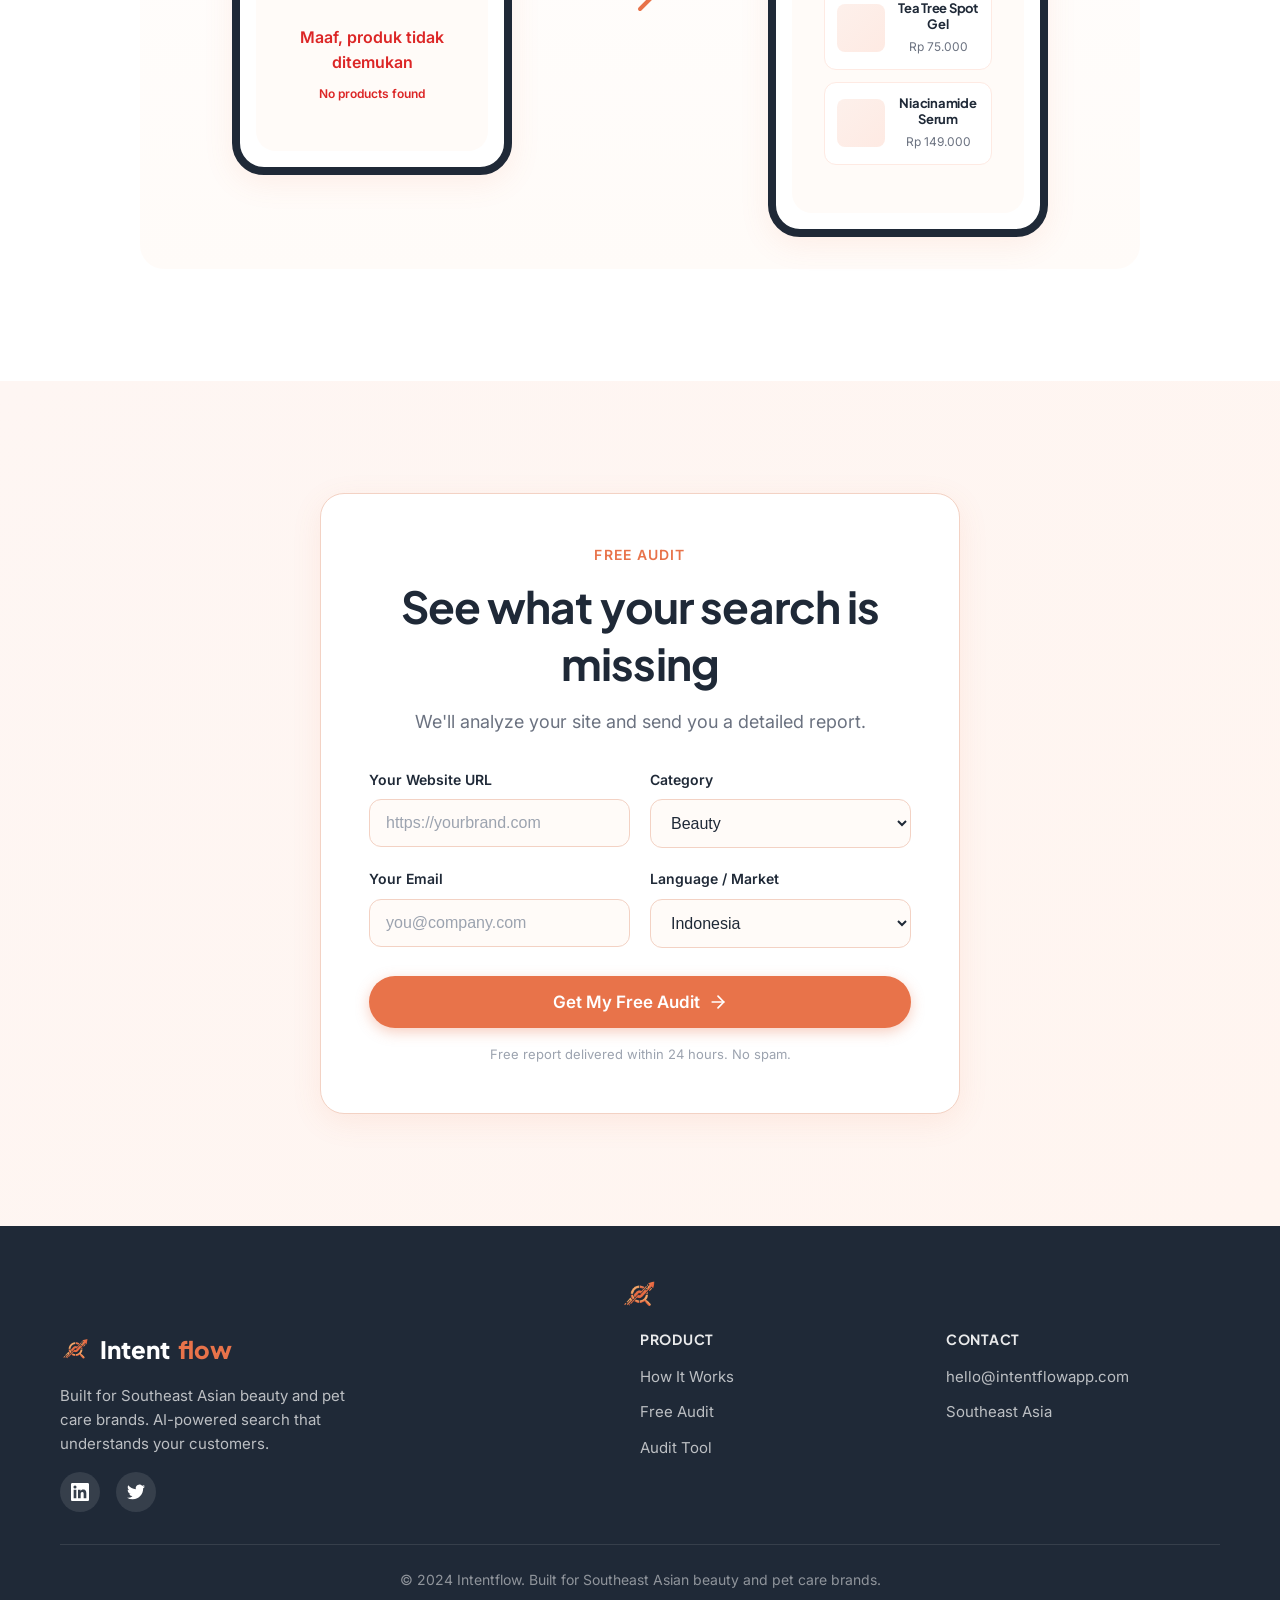
==== commit ef04c749: "Update website copy to reflect beauty and pet care coverage" ====
--- a/index.html
+++ b/index.html
@@ -3,25 +3,25 @@
 <head>
   <meta charset="UTF-8">
   <meta name="viewport" content="width=device-width, initial-scale=1.0">
-  <meta name="description" content="Intentflow uses AI to fix on-site search for Southeast Asian beauty brands. Recover lost sales with one line of code.">
-  <meta name="keywords" content="AI search, D2C, beauty brands, Southeast Asia, site search, e-commerce conversion">
+  <meta name="description" content="Intentflow uses AI to fix on-site search for Southeast Asian beauty and pet care brands. Recover lost sales with one line of code.">
+  <meta name="keywords" content="AI search, D2C, beauty and pet care brands, Southeast Asia, site search, e-commerce conversion">
   <meta name="author" content="Intentflow">
   <meta name="robots" content="index, follow">
-  <meta property="og:title" content="Intentflow - AI Search for Southeast Asian Beauty Brands">
-  <meta property="og:description" content="Fix your on-site search. Recover lost sales with AI-powered search for D2C beauty brands.">
+  <meta property="og:title" content="Intentflow - AI Search for Southeast Asian Beauty and Pet Care Brands">
+  <meta property="og:description" content="Fix your on-site search. Recover lost sales with AI-powered search for D2C beauty and pet care brands.">
   <meta property="og:type" content="website">
   <meta property="og:url" content="https://intentflow.io">
   <meta property="og:image" content="https://intentflow.io/og-image.jpg">
   <meta name="twitter:card" content="summary_large_image">
-  <meta name="twitter:title" content="Intentflow - AI Search for Southeast Asian Beauty Brands">
-  <meta name="twitter:description" content="Fix your on-site search. Recover lost sales with AI-powered search for D2C beauty brands.">
+  <meta name="twitter:title" content="Intentflow - AI Search for Southeast Asian Beauty and Pet Care Brands">
+  <meta name="twitter:description" content="Fix your on-site search. Recover lost sales with AI-powered search for D2C beauty and pet care brands.">
   <link rel="canonical" href="https://intentflow.io">
   <link rel="preconnect" href="https://fonts.googleapis.com">
   <link rel="preconnect" href="https://fonts.gstatic.com" crossorigin>
   <link href="https://fonts.googleapis.com/css2?family=Inter:wght@400;500;600;700&family=Plus+Jakarta+Sans:wght@500;600;700;800&display=swap" rel="stylesheet">
   <link rel="stylesheet" href="css/style.css">
   <link rel="icon" type="image/png" href="/logo.png">
-  <title>Intentflow - AI Search for Southeast Asian Beauty Brands</title>
+  <title>Intentflow - AI Search for Southeast Asian Beauty and Pet Care Brands</title>
 </head>
 <body>
   <!-- Navigation -->
@@ -68,11 +68,11 @@
             <path d="M2 17l10 5 10-5"/>
             <path d="M2 12l10 5 10-5"/>
           </svg>
-          Built for Southeast Asian beauty brands
+          Built for Southeast Asian beauty and pet care brands
         </div>
         <h1>Your customers are searching. <em>Are they finding?</em></h1>
         <p class="hero-description">
-          We fix search for Southeast Asian beauty brands. One line of code, zero system changes.
+          We fix search for Southeast Asian beauty and pet care brands. One line of code, zero system changes.
         </p>
         <a href="#audit" class="btn btn-primary btn-large hero-cta">
           Get Your Free Search Audit
@@ -387,7 +387,7 @@
             <img src="/logo.png" alt="Intentflow" class="logo-img">
             Intent<span>flow</span>
           </a>
-          <p>Built for Southeast Asian beauty brands. AI-powered search that understands your customers.</p>
+          <p>Built for Southeast Asian beauty and pet care brands. AI-powered search that understands your customers.</p>
           <div class="social-links">
             <a href="https://linkedin.com" target="_blank" rel="noopener noreferrer" aria-label="LinkedIn">
               <svg width="18" height="18" viewBox="0 0 24 24" fill="currentColor">
@@ -421,7 +421,7 @@
       </div>
 
       <div class="footer-bottom">
-        <p>© 2024 Intentflow. Built for Southeast Asian beauty brands.</p>
+        <p>© 2024 Intentflow. Built for Southeast Asian beauty and pet care brands.</p>
       </div>
     </div>
   </footer>
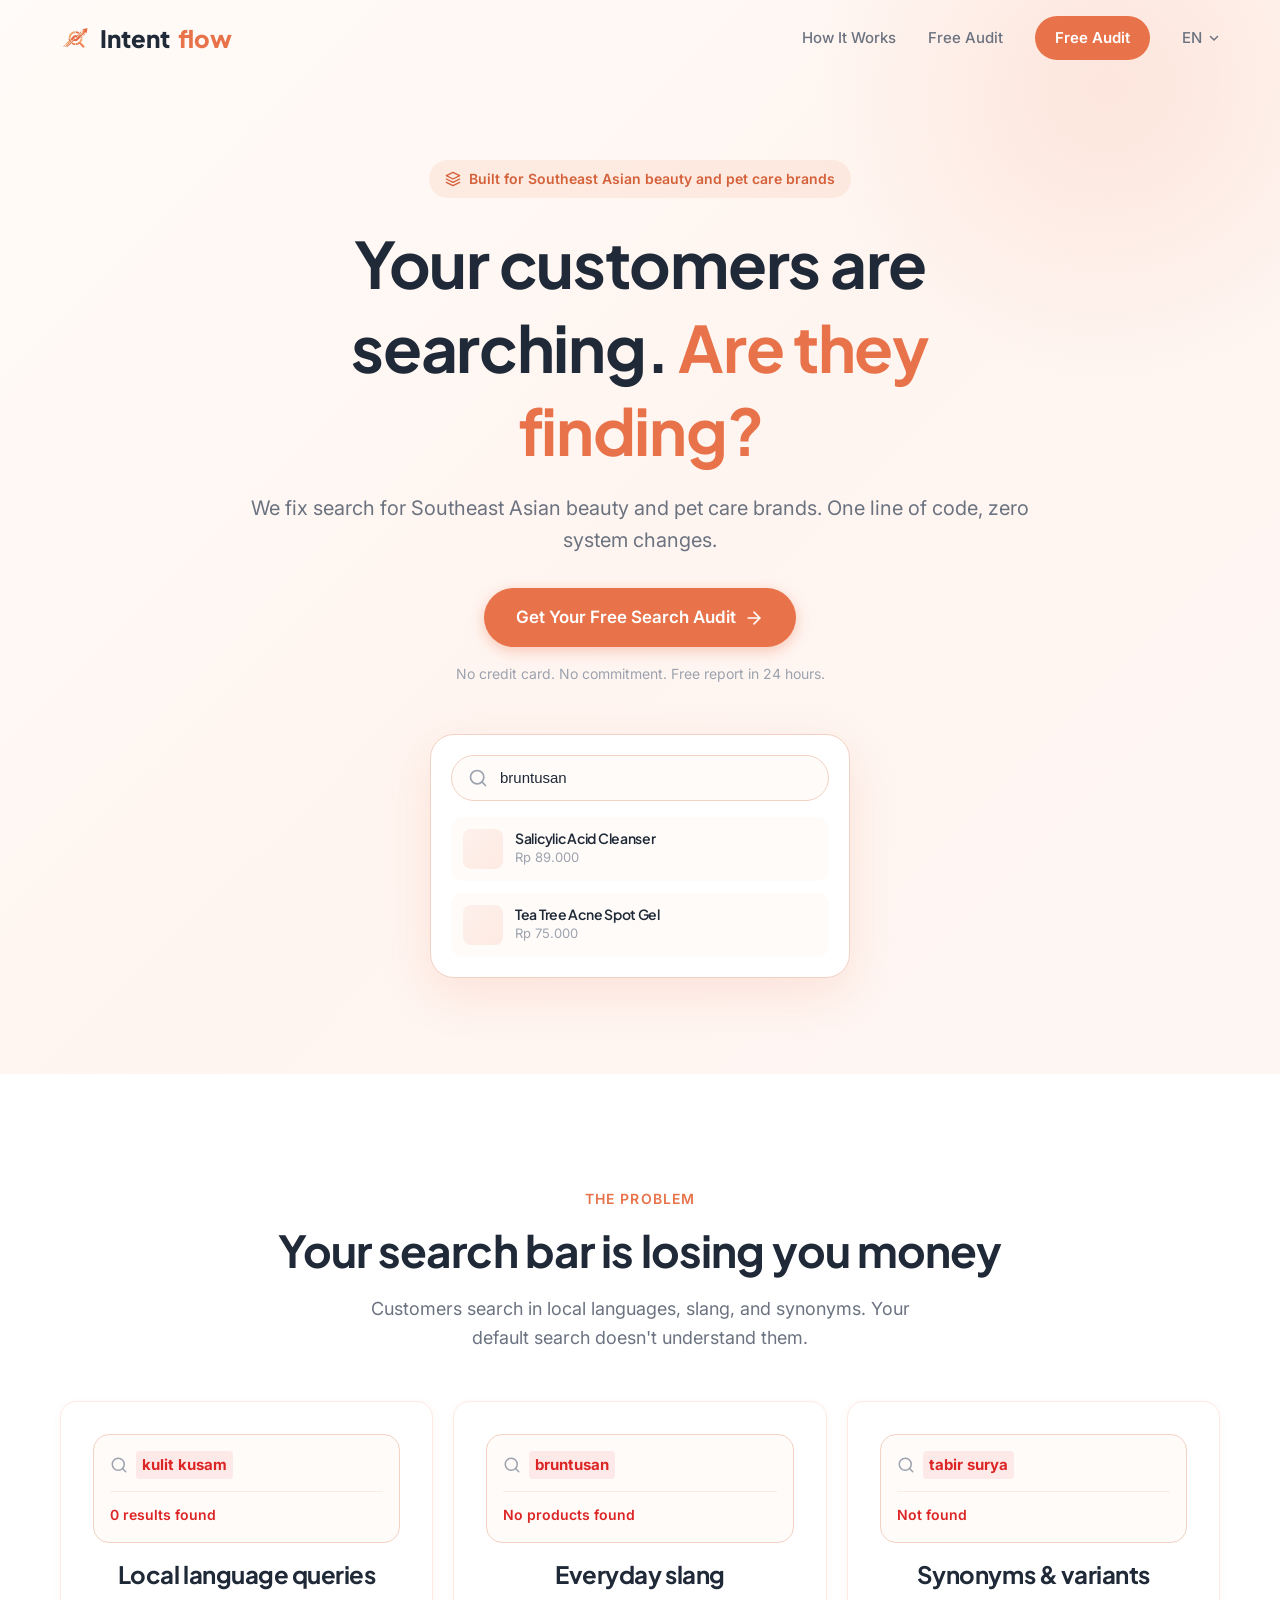
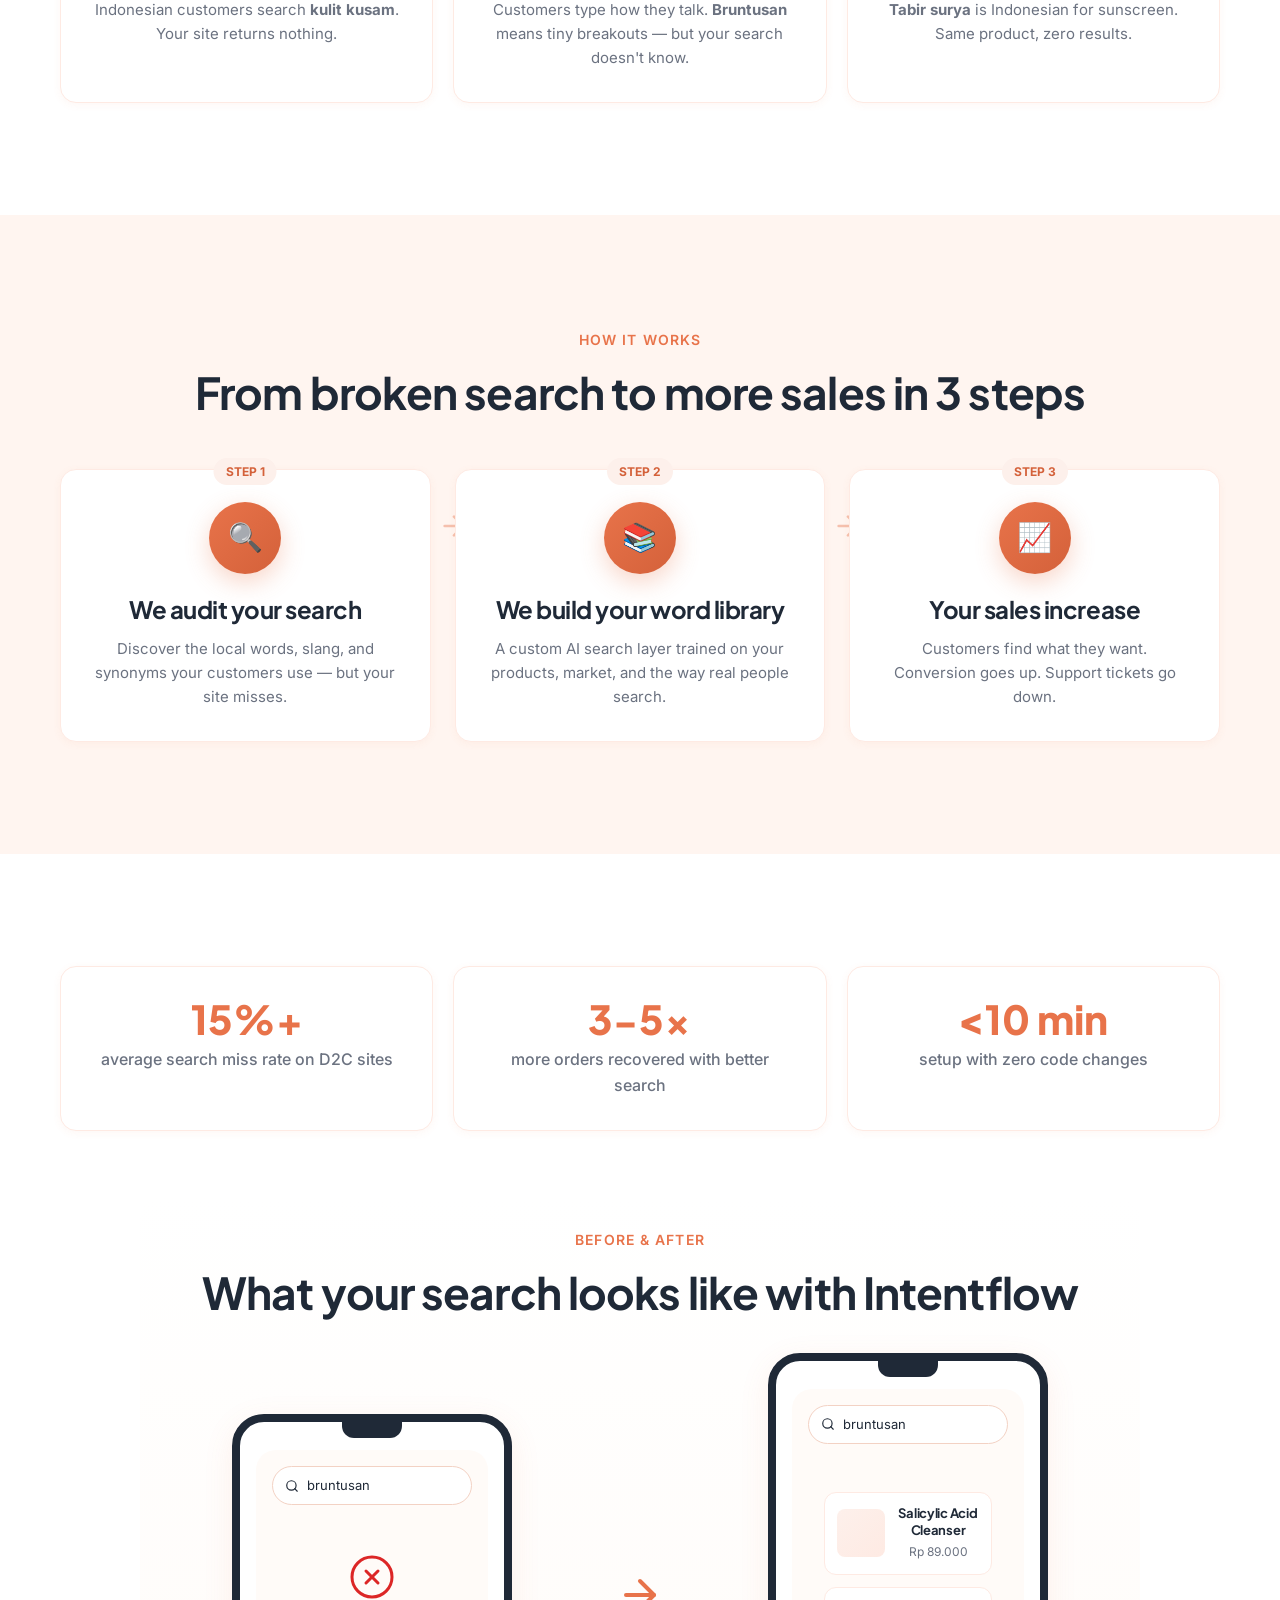
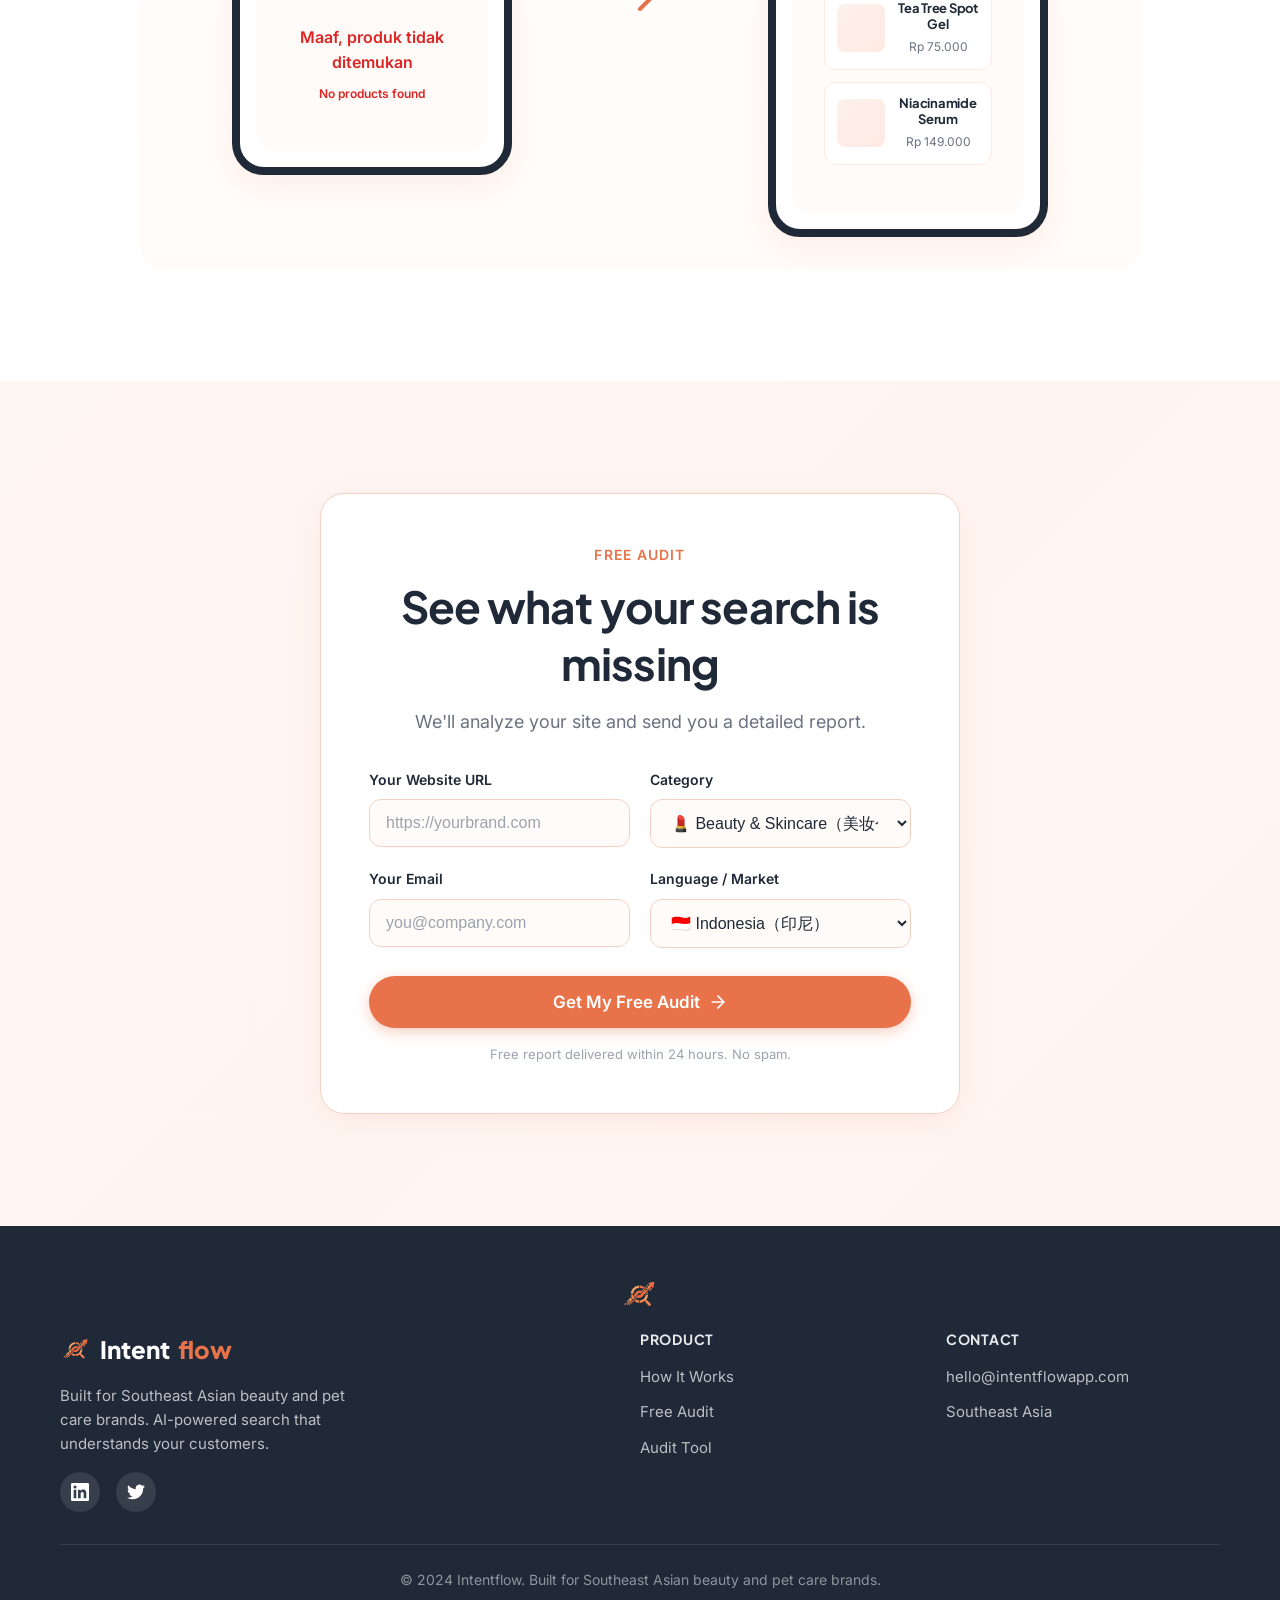
==== commit 86f0d39d: "Limit category and market dropdowns to fully covered options" ====
--- a/index.html
+++ b/index.html
@@ -340,9 +340,7 @@
             <div class="form-group">
               <label for="category">Category</label>
               <select id="category" name="category" required>
-                <option value="beauty" selected>Beauty</option>
-                <option value="fashion">Fashion</option>
-                <option value="home">Home & Living</option>
+                <option value="beauty" selected>💄 Beauty & Skincare（美妆个护）</option>
                 <option value="pet">🐾 Pet Care & Nutrition（宠物健康与食品）</option>
               </select>
             </div>
@@ -355,11 +353,7 @@
             <div class="form-group">
               <label for="market">Language / Market</label>
               <select id="market" name="market" required>
-                <option value="id" selected>Indonesia</option>
-                <option value="th">Thailand</option>
-                <option value="vn">Vietnam</option>
-                <option value="sg">Singapore</option>
-                <option value="my">Malaysia</option>
+                <option value="id" selected>🇮🇩 Indonesia（印尼）</option>
               </select>
             </div>
           </div>
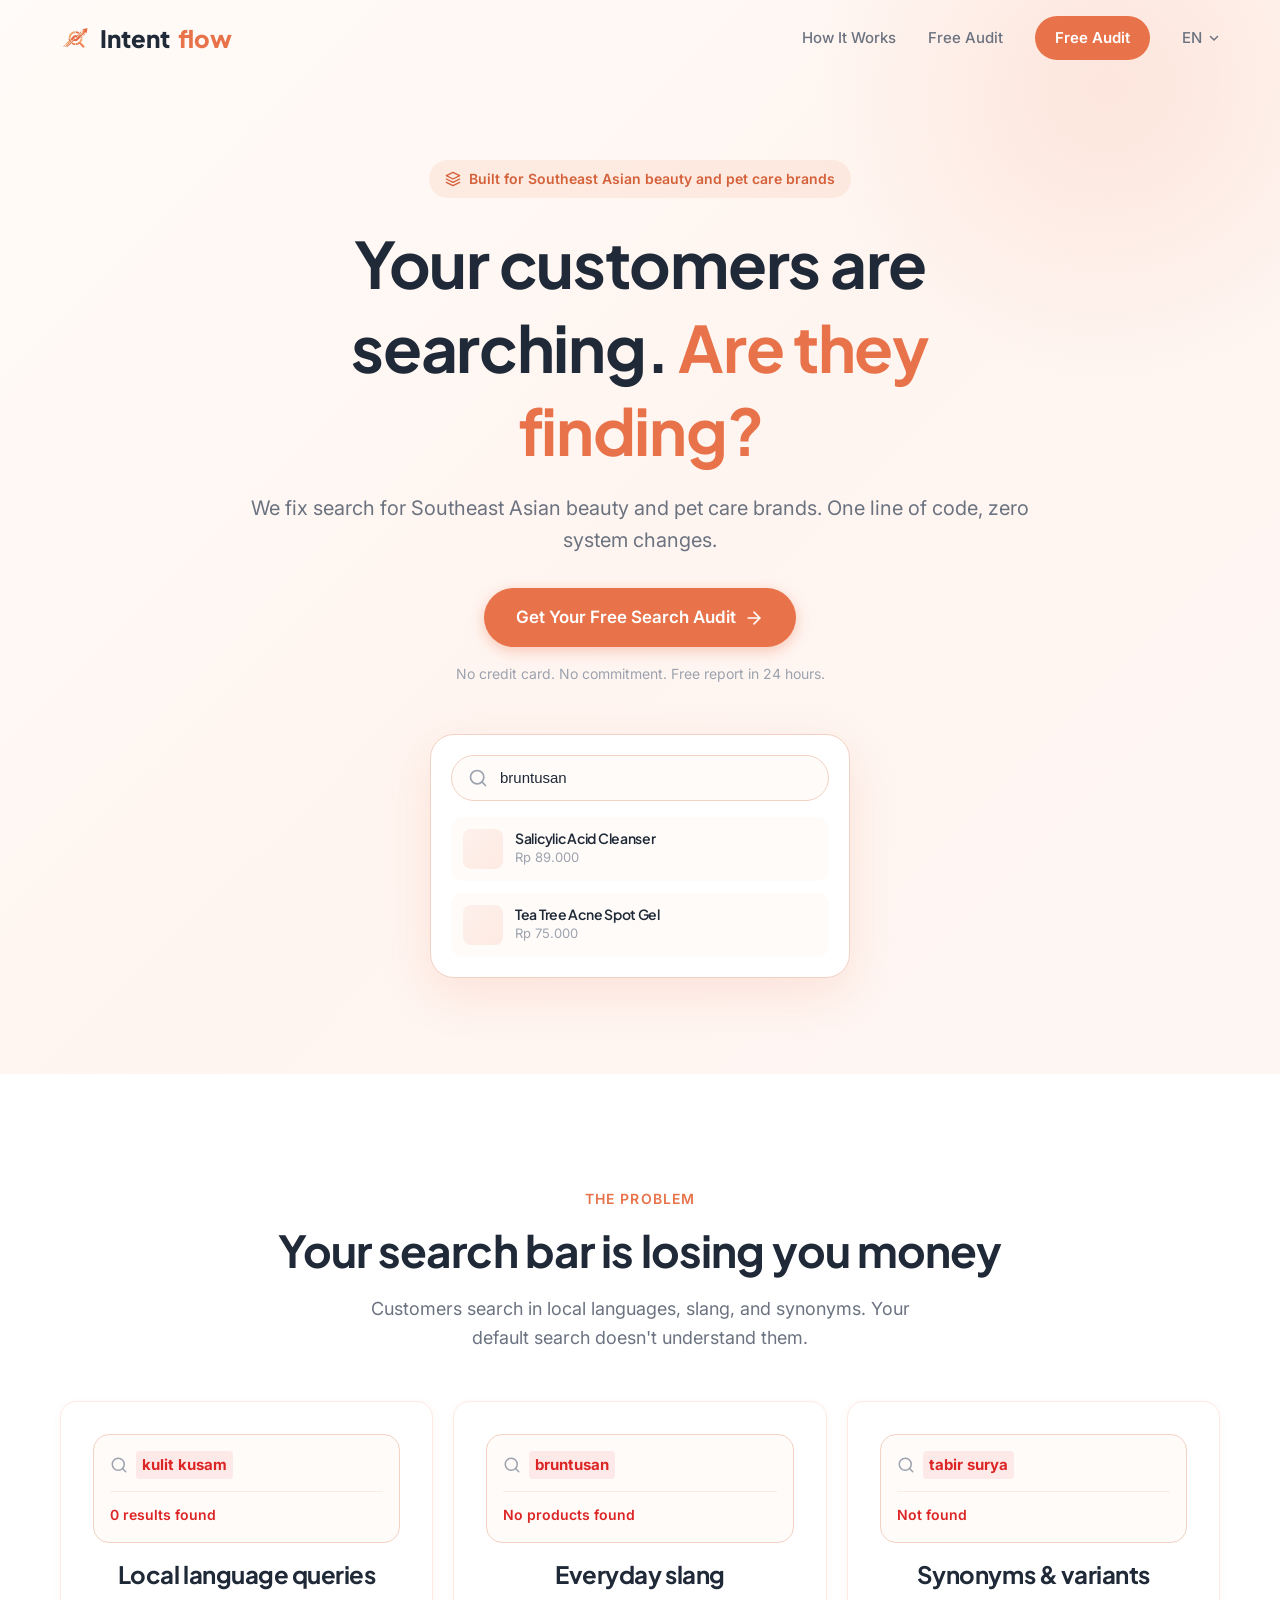
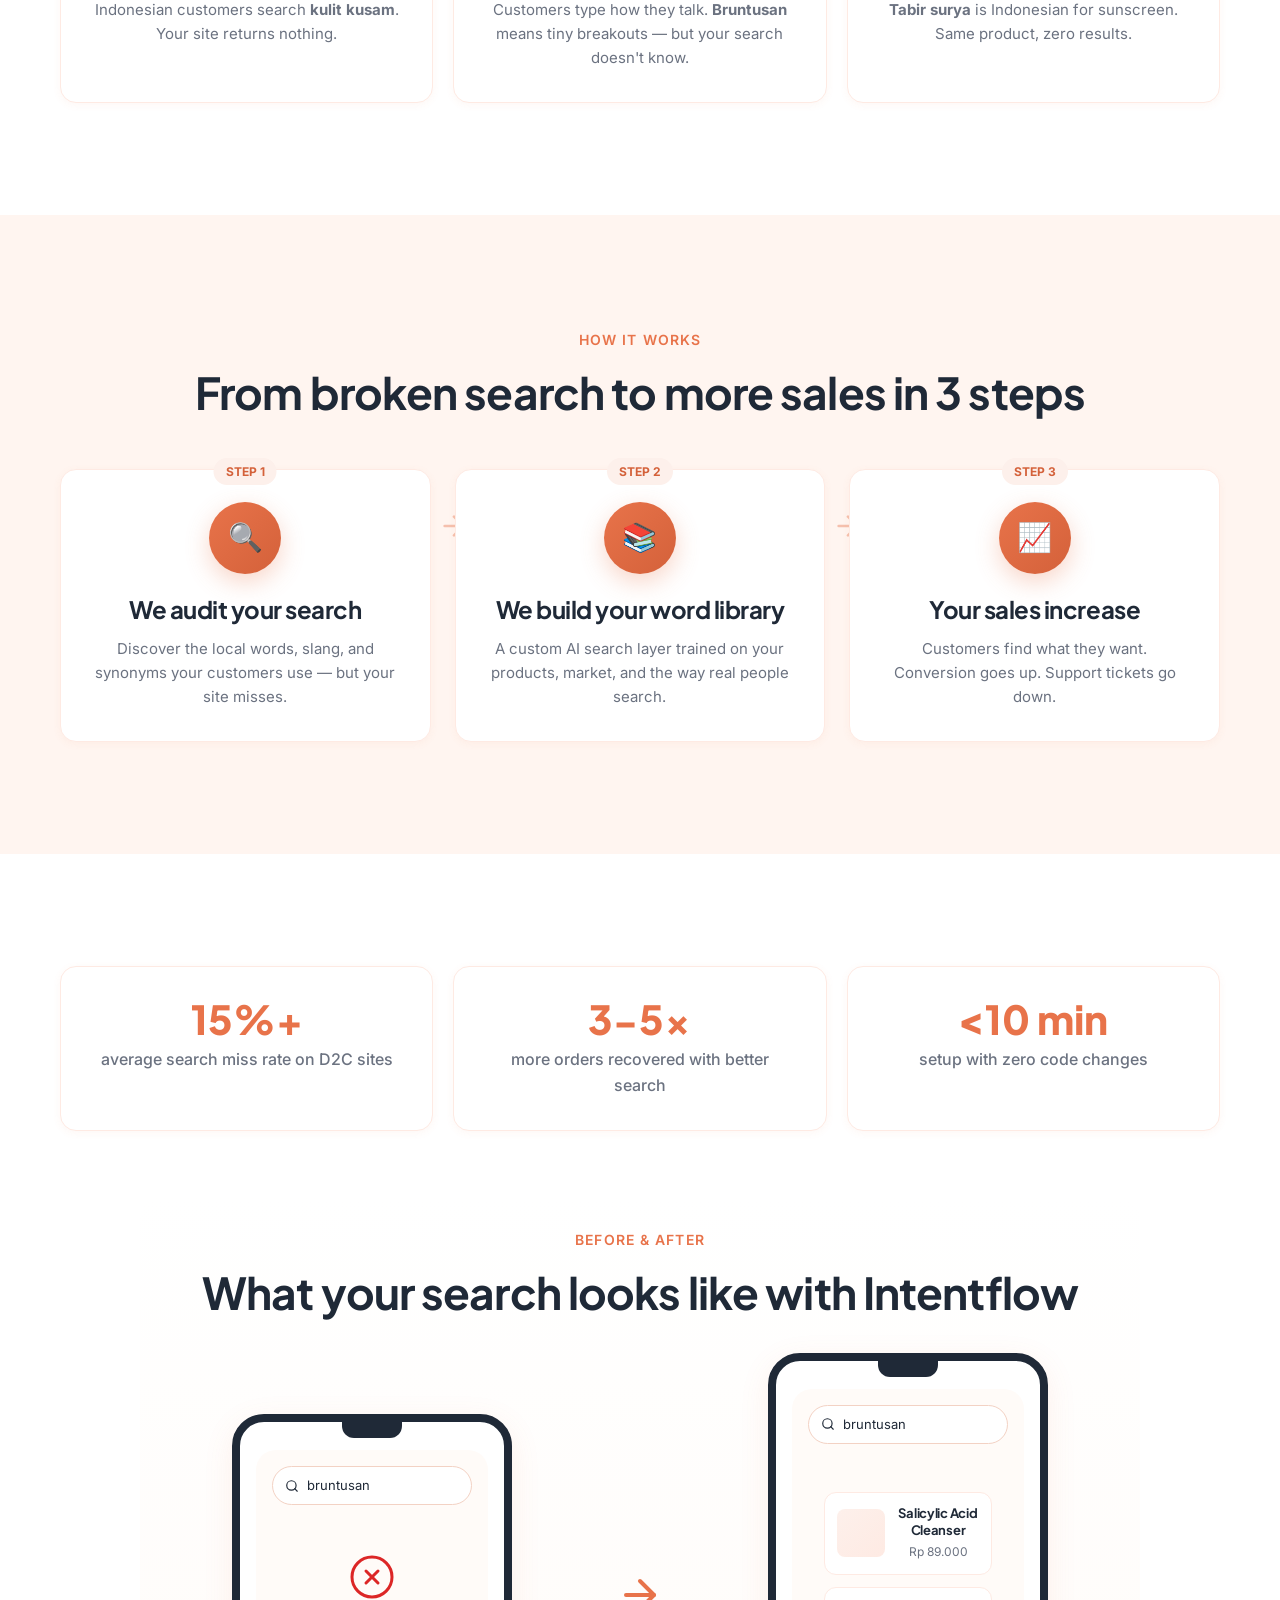
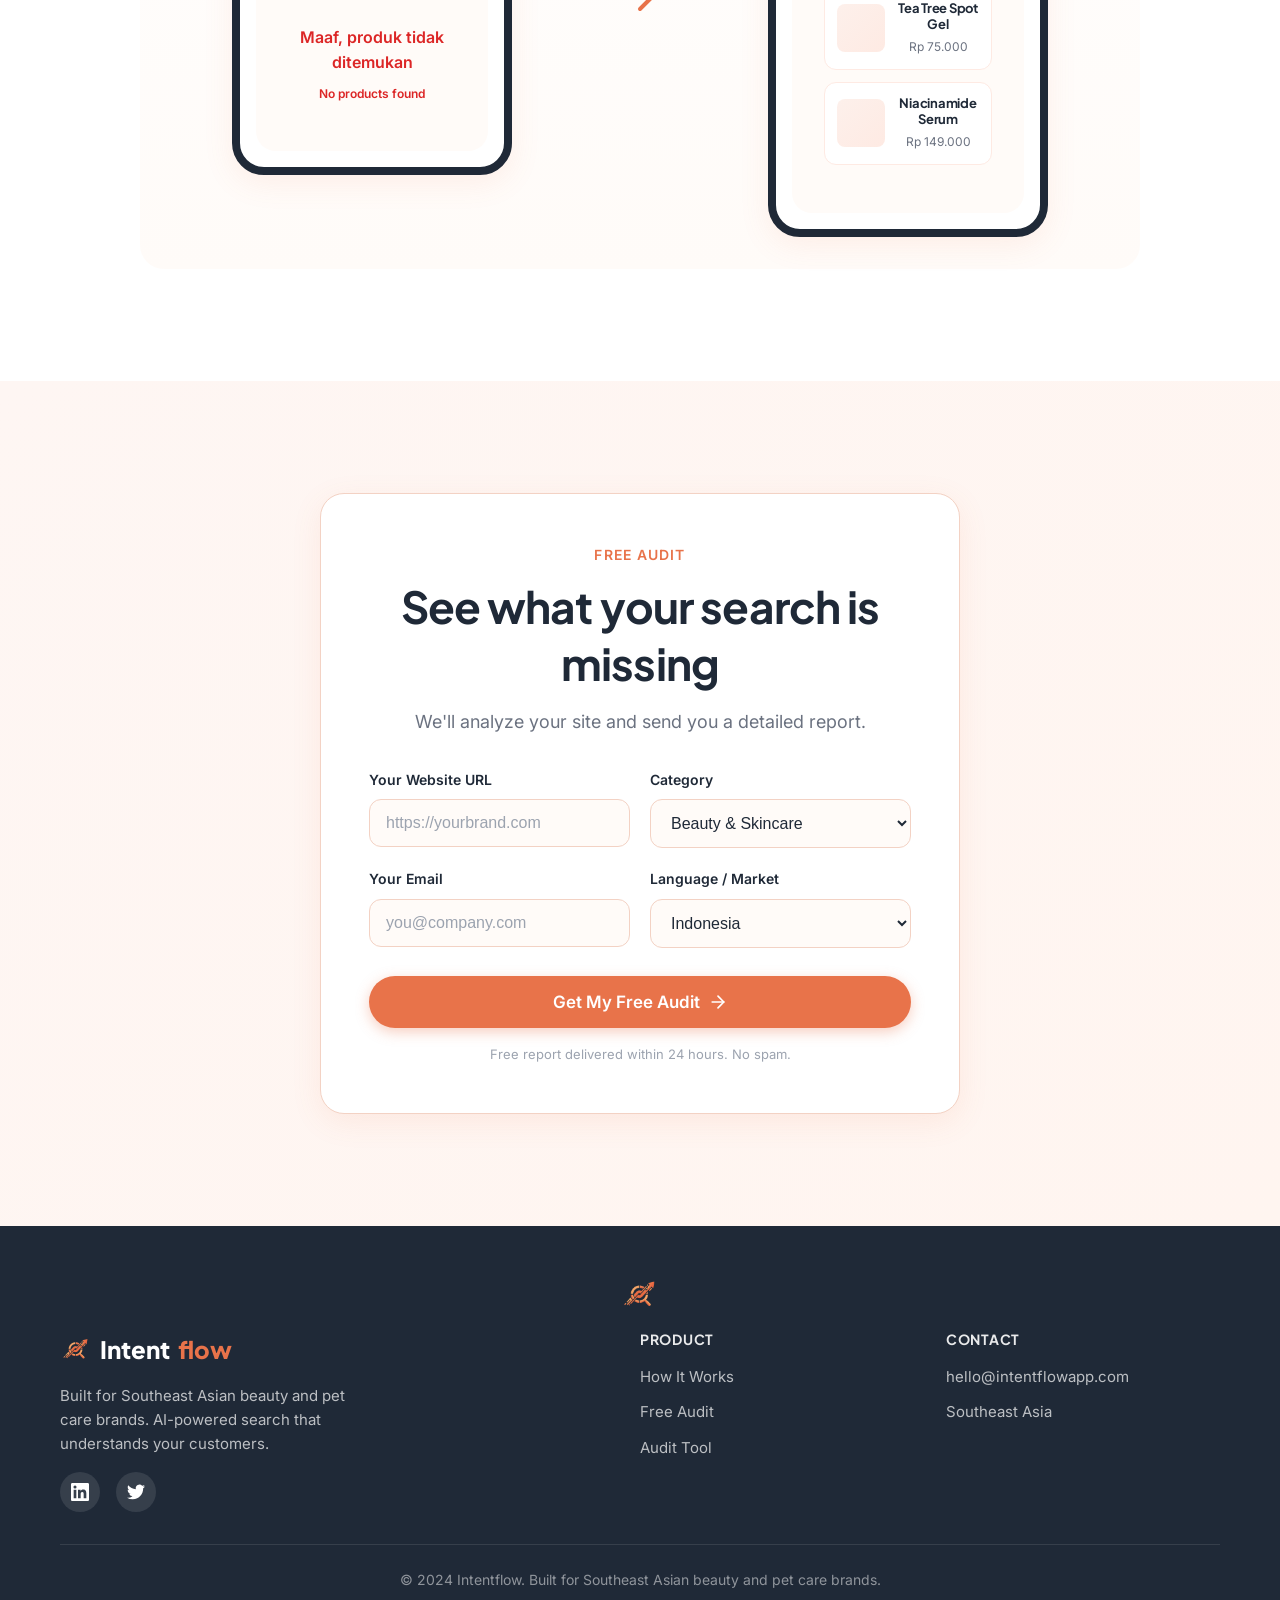
==== commit 37b0ab99: "Use English-only labels for category and market dropdowns" ====
--- a/index.html
+++ b/index.html
@@ -340,8 +340,8 @@
             <div class="form-group">
               <label for="category">Category</label>
               <select id="category" name="category" required>
-                <option value="beauty" selected>💄 Beauty & Skincare（美妆个护）</option>
-                <option value="pet">🐾 Pet Care & Nutrition（宠物健康与食品）</option>
+                <option value="beauty" selected>Beauty & Skincare</option>
+                <option value="pet">Pet Care & Nutrition</option>
               </select>
             </div>
           </div>
@@ -353,7 +353,7 @@
             <div class="form-group">
               <label for="market">Language / Market</label>
               <select id="market" name="market" required>
-                <option value="id" selected>🇮🇩 Indonesia（印尼）</option>
+                <option value="id" selected>Indonesia</option>
               </select>
             </div>
           </div>
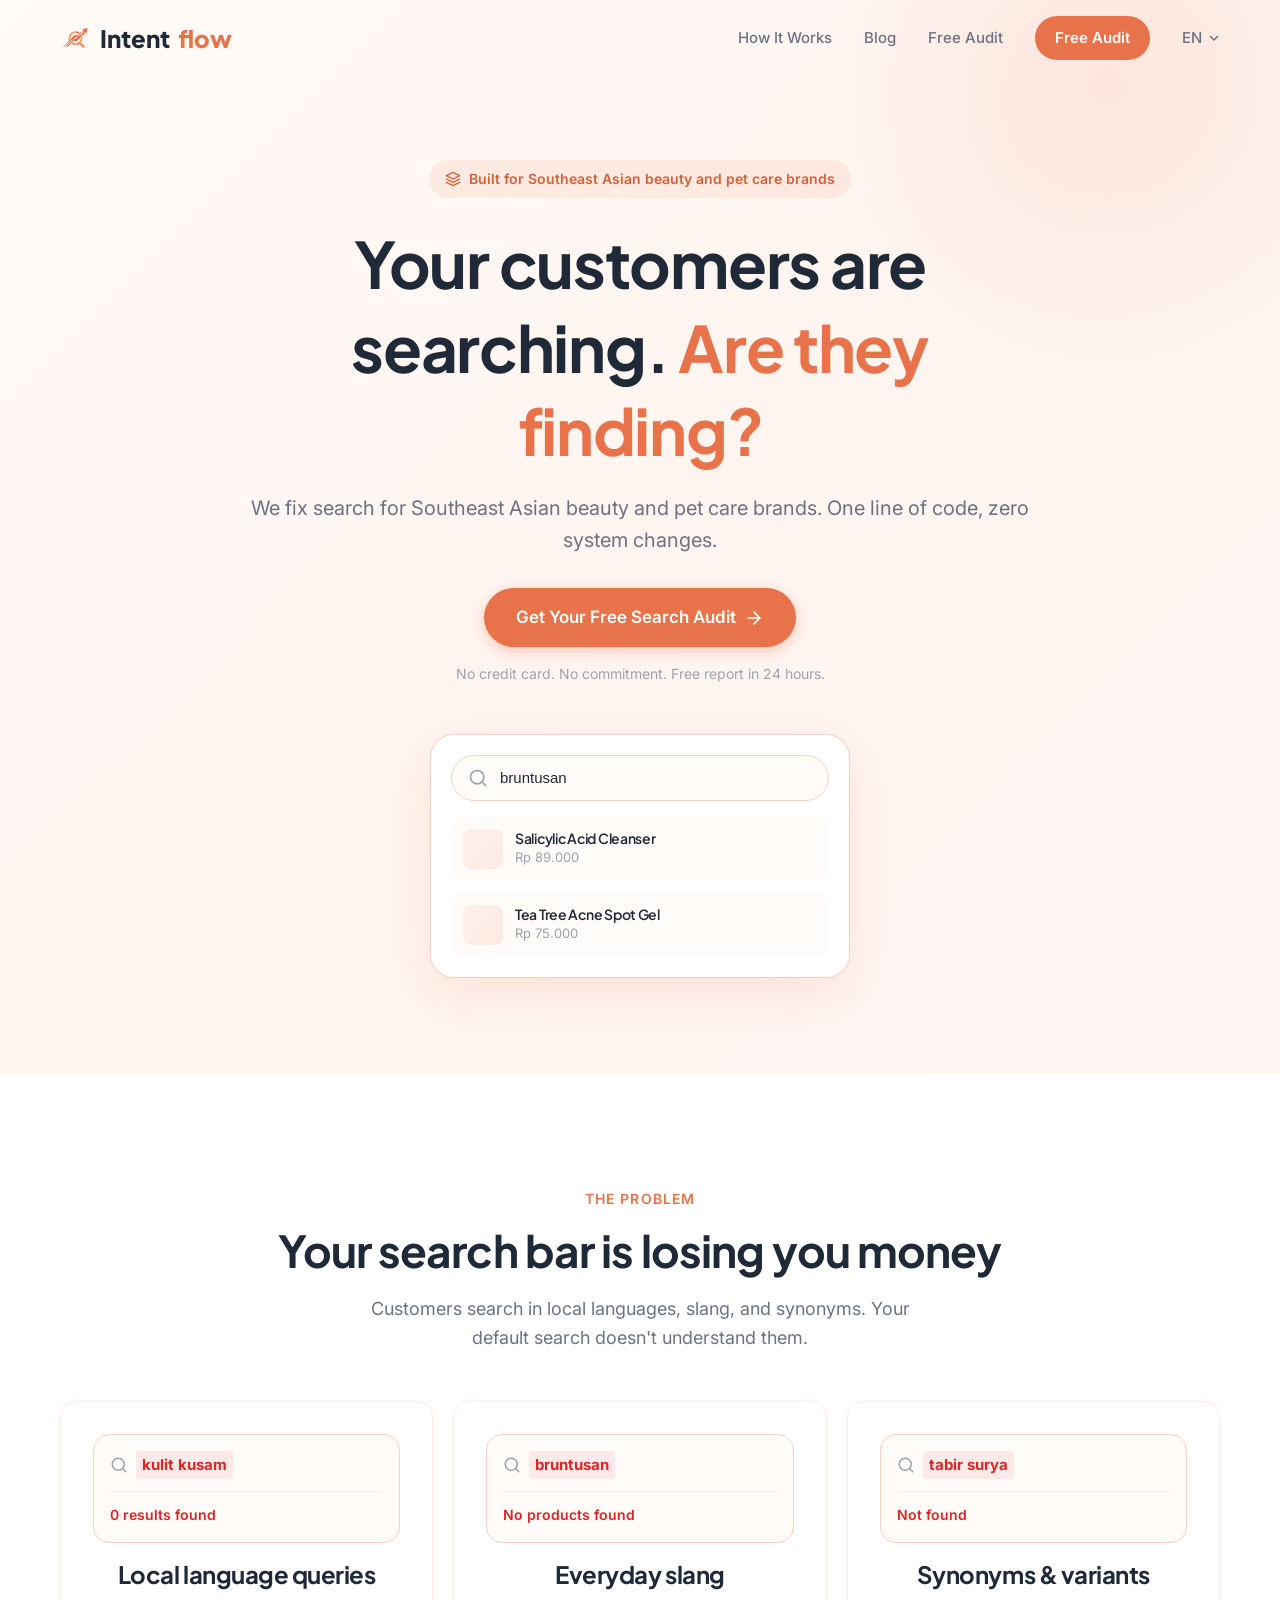
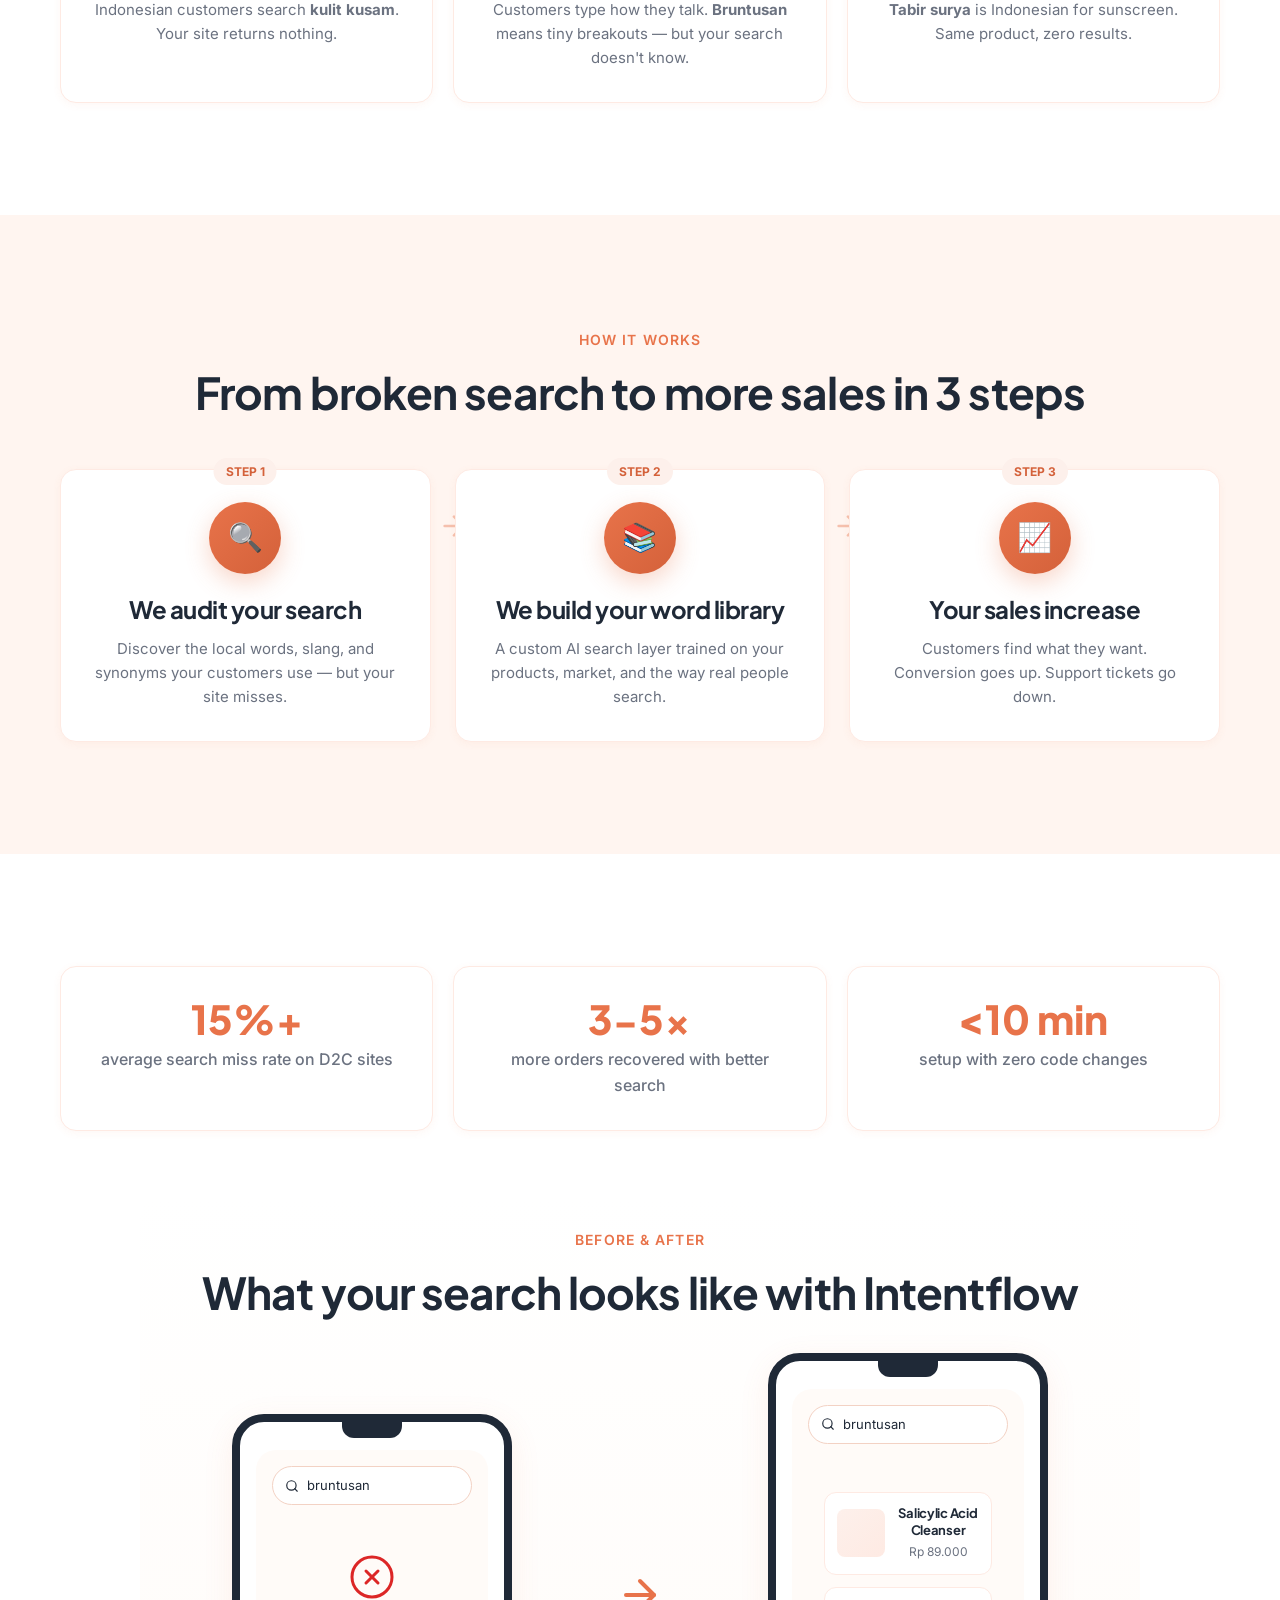
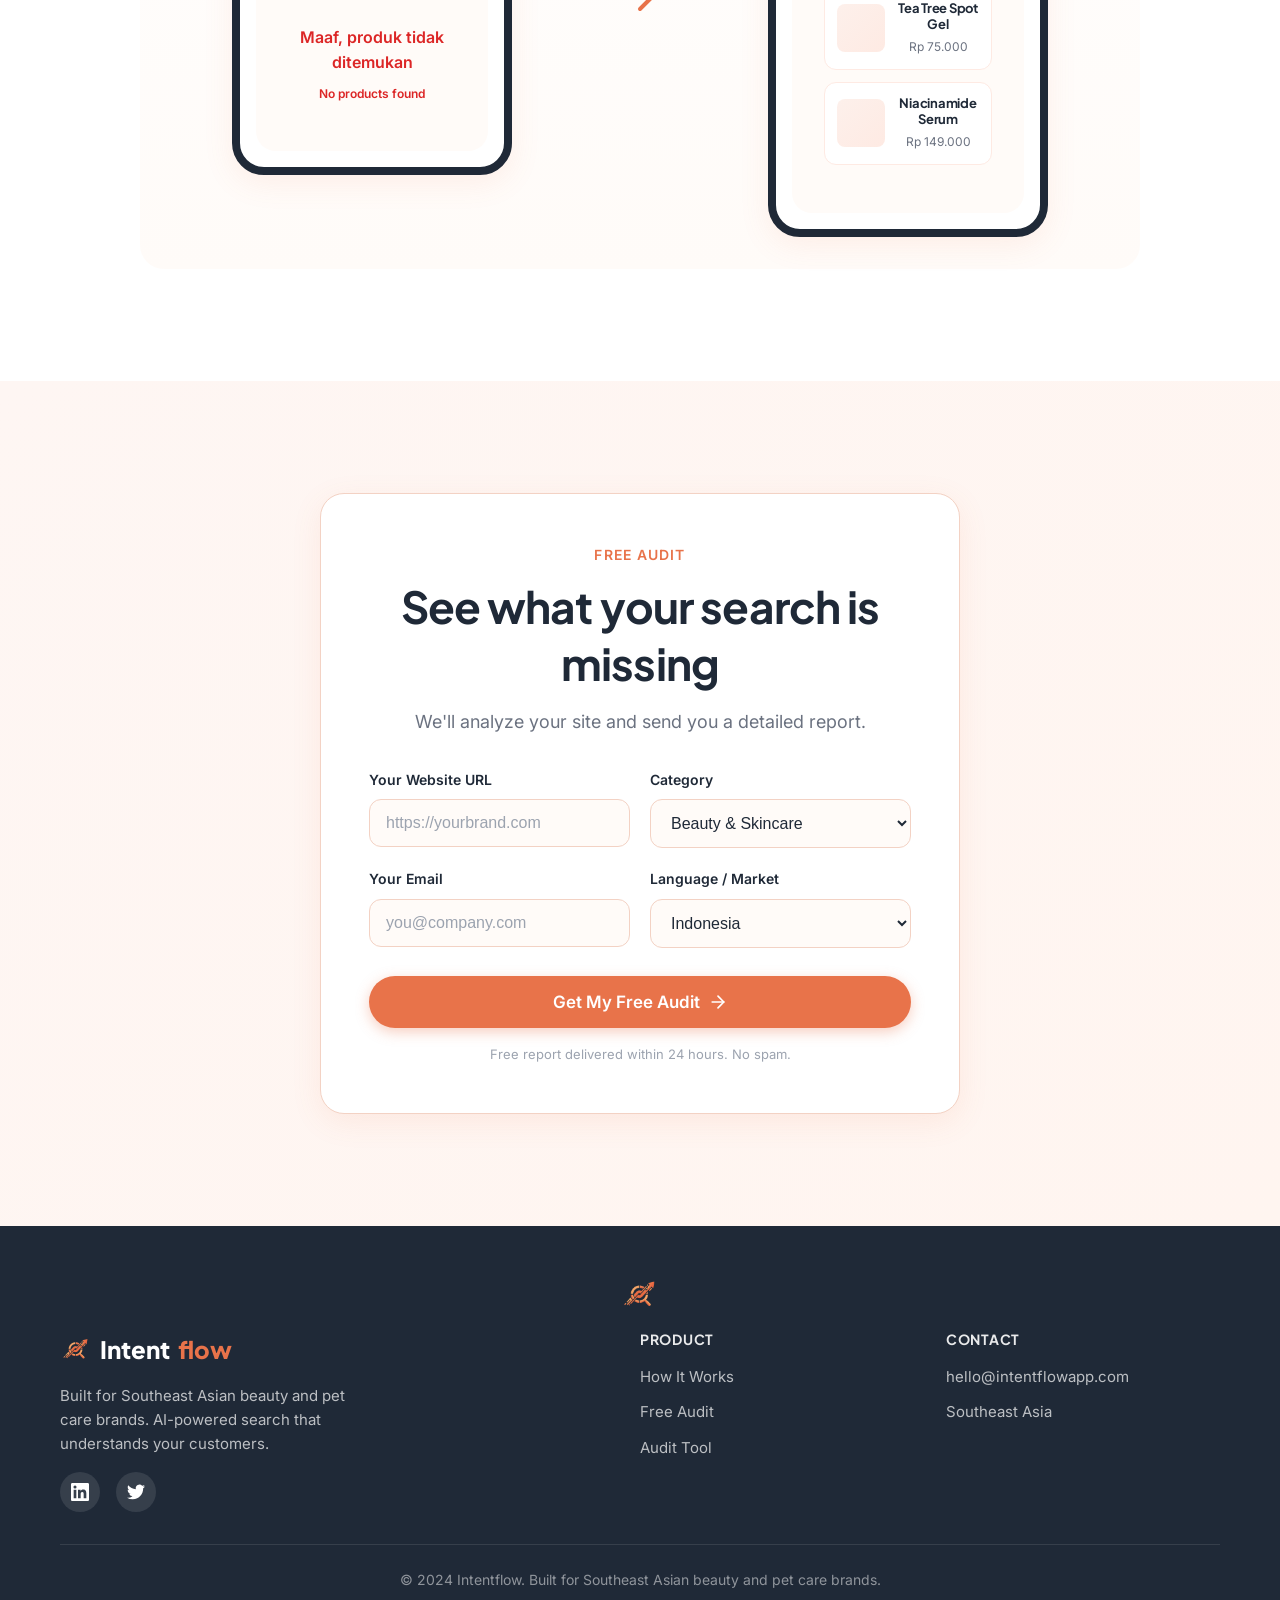
==== commit 1d60195d: "Add Markdown-based blog with listing and post pages" ====
--- a/index.html
+++ b/index.html
@@ -33,6 +33,7 @@
       </a>
       <div class="nav-links">
         <a href="#how-it-works" class="nav-link">How It Works</a>
+        <a href="blog/" class="nav-link">Blog</a>
         <a href="#audit" class="nav-link">Free Audit</a>
         <a href="audit/" class="nav-cta">Free Audit</a>
         <div class="language-selector" aria-label="Language selector">
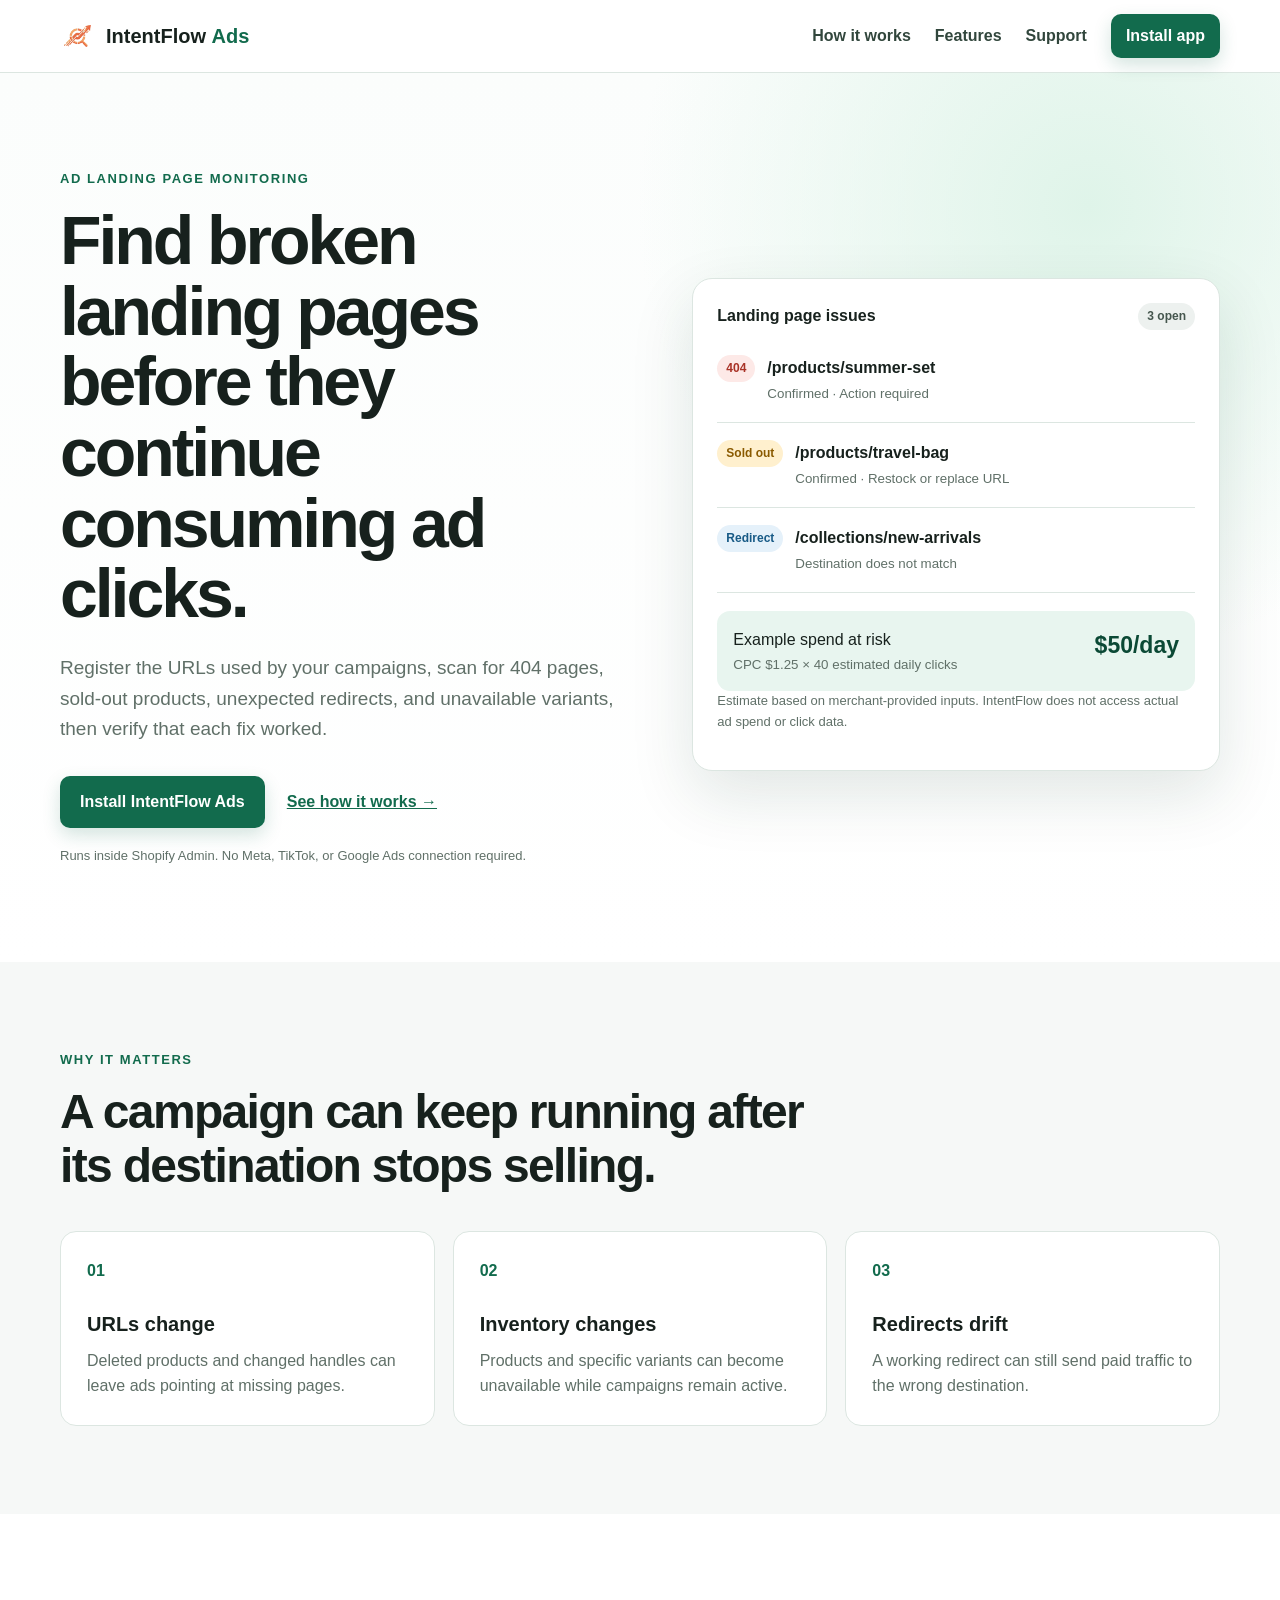
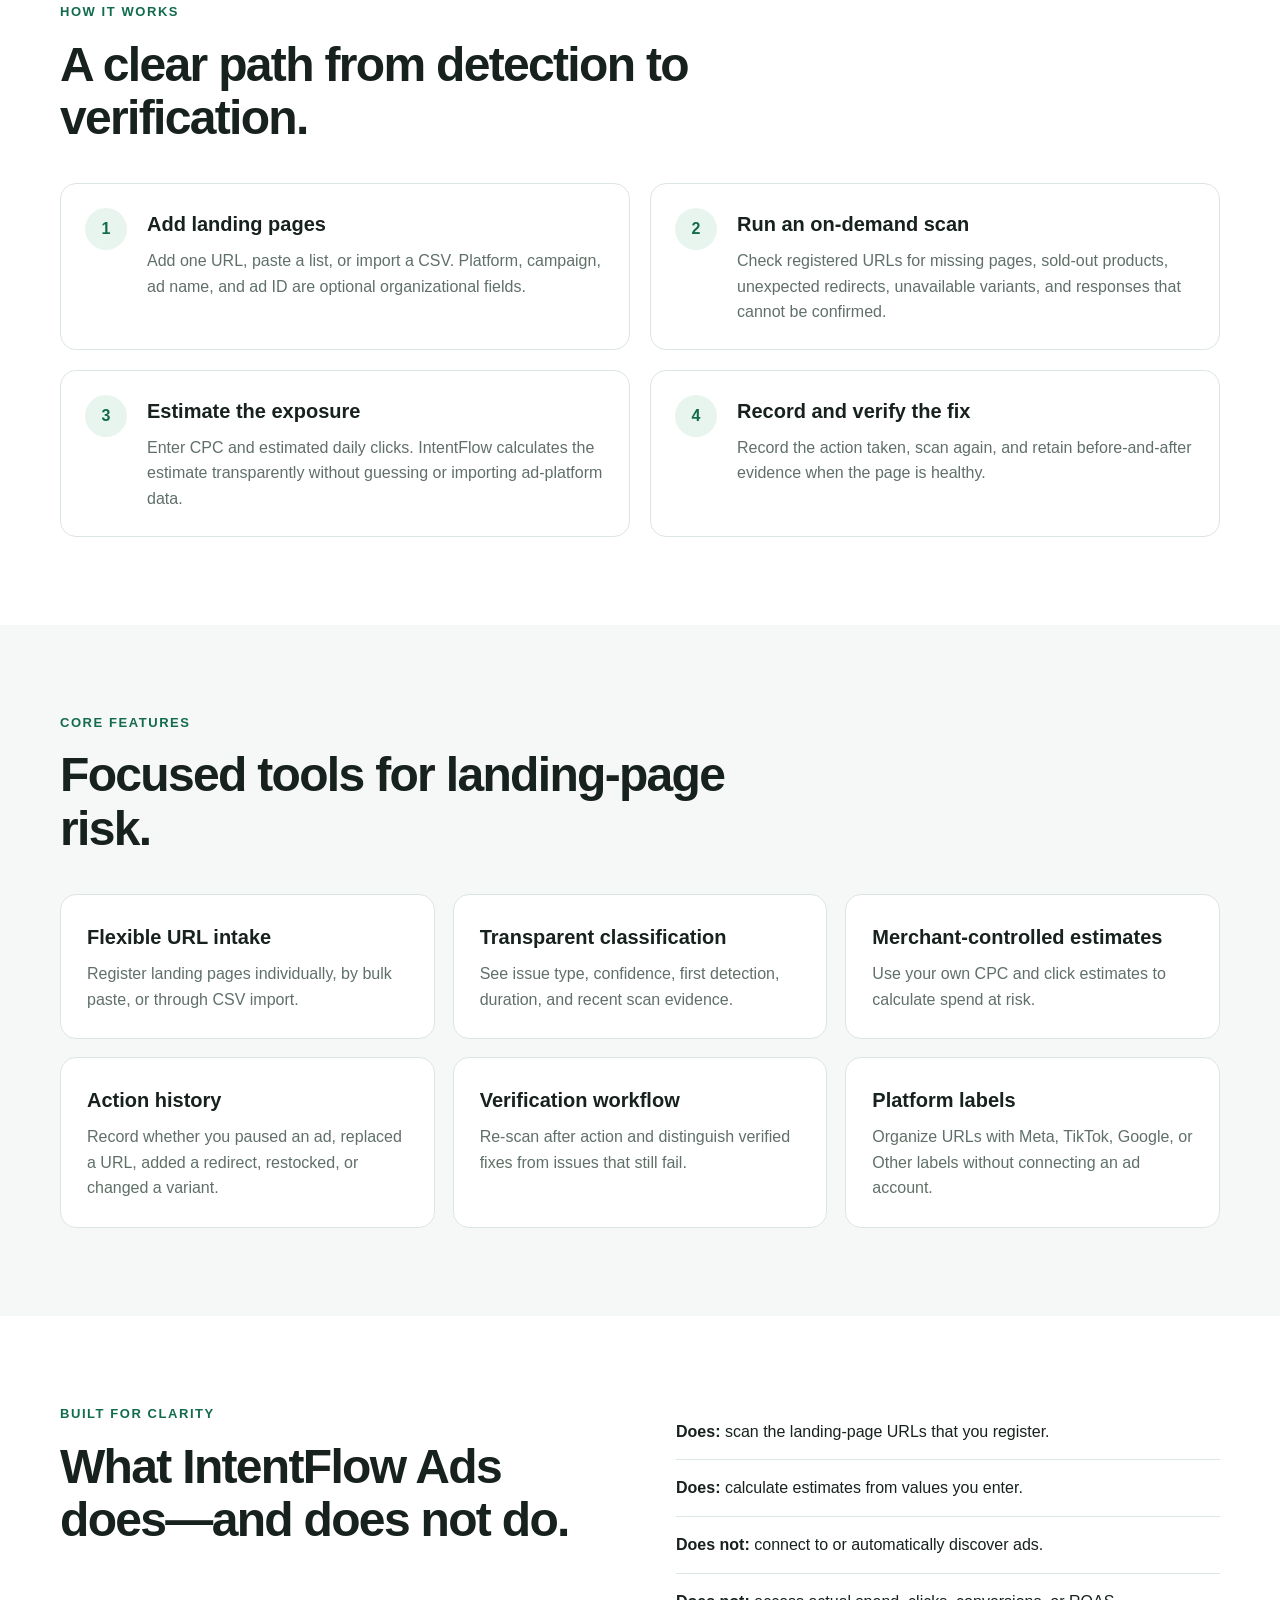
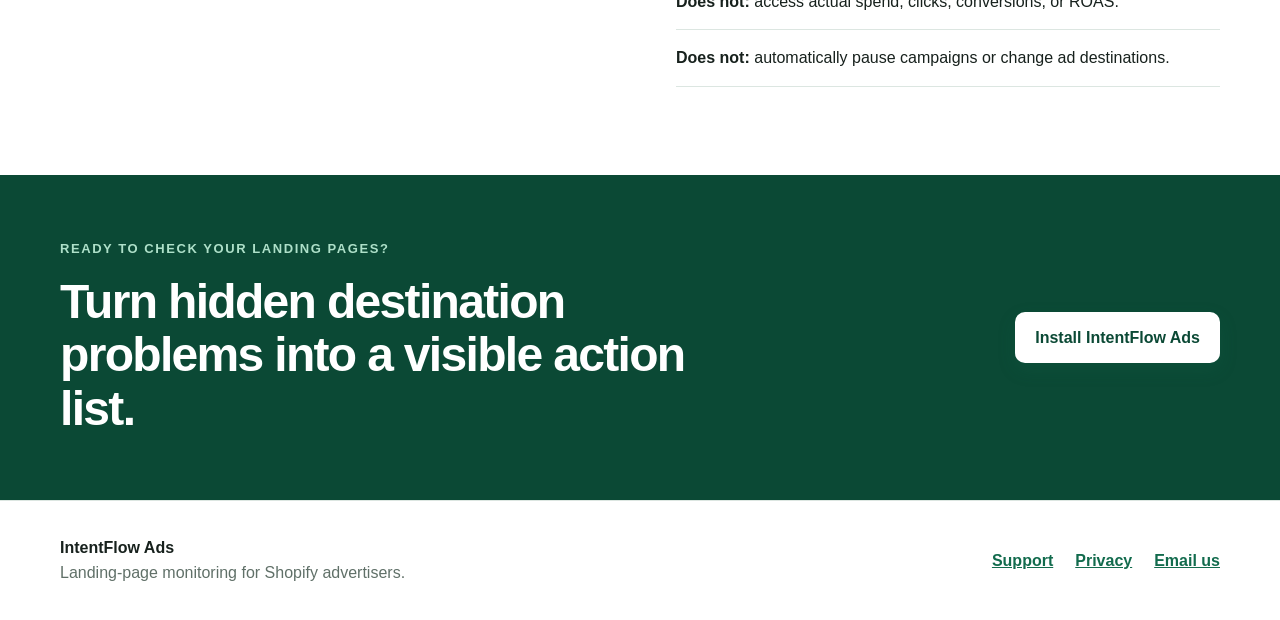
==== commit d7bd41b7: "feat: 官网修改" ====
--- a/index.html
+++ b/index.html
@@ -1,426 +1,76 @@
-<!DOCTYPE html>
+<!doctype html>
 <html lang="en">
 <head>
-  <meta charset="UTF-8">
-  <meta name="viewport" content="width=device-width, initial-scale=1.0">
-  <meta name="description" content="Intentflow uses AI to fix on-site search for Southeast Asian beauty and pet care brands. Recover lost sales with one line of code.">
-  <meta name="keywords" content="AI search, D2C, beauty and pet care brands, Southeast Asia, site search, e-commerce conversion">
-  <meta name="author" content="Intentflow">
+  <meta charset="utf-8">
+  <meta name="viewport" content="width=device-width, initial-scale=1">
+  <meta name="description" content="IntentFlow Ads helps Shopify merchants find broken ad landing pages, estimate spend at risk, and verify fixes.">
   <meta name="robots" content="index, follow">
-  <meta property="og:title" content="Intentflow - AI Search for Southeast Asian Beauty and Pet Care Brands">
-  <meta property="og:description" content="Fix your on-site search. Recover lost sales with AI-powered search for D2C beauty and pet care brands.">
+  <meta property="og:title" content="IntentFlow Ads — Landing page monitoring for Shopify ads">
+  <meta property="og:description" content="Find 404, sold-out, redirect, and variant issues before more paid clicks are wasted.">
   <meta property="og:type" content="website">
-  <meta property="og:url" content="https://intentflow.io">
-  <meta property="og:image" content="https://intentflow.io/og-image.jpg">
-  <meta name="twitter:card" content="summary_large_image">
-  <meta name="twitter:title" content="Intentflow - AI Search for Southeast Asian Beauty and Pet Care Brands">
-  <meta name="twitter:description" content="Fix your on-site search. Recover lost sales with AI-powered search for D2C beauty and pet care brands.">
-  <link rel="canonical" href="https://intentflow.io">
-  <link rel="preconnect" href="https://fonts.googleapis.com">
-  <link rel="preconnect" href="https://fonts.gstatic.com" crossorigin>
-  <link href="https://fonts.googleapis.com/css2?family=Inter:wght@400;500;600;700&family=Plus+Jakarta+Sans:wght@500;600;700;800&display=swap" rel="stylesheet">
-  <link rel="stylesheet" href="css/style.css">
+  <meta property="og:url" content="https://intentflowapp.com/">
+  <link rel="canonical" href="https://intentflowapp.com/">
   <link rel="icon" type="image/png" href="/logo.png">
-  <title>Intentflow - AI Search for Southeast Asian Beauty and Pet Care Brands</title>
+  <link rel="stylesheet" href="/css/ads.css">
+  <title>IntentFlow Ads — Ad landing page monitoring for Shopify</title>
 </head>
 <body>
-  <!-- Navigation -->
-  <nav class="navbar" id="navbar">
-    <div class="container">
-      <a href="#" class="logo">
-        <img src="/logo.png" alt="Intentflow" class="logo-img">
-        Intent<span>flow</span>
-      </a>
-      <div class="nav-links">
-        <a href="#how-it-works" class="nav-link">How It Works</a>
-        <a href="blog/" class="nav-link">Blog</a>
-        <a href="#audit" class="nav-link">Free Audit</a>
-        <a href="audit/" class="nav-cta">Free Audit</a>
-        <div class="language-selector" aria-label="Language selector">
-          <span>EN</span>
-          <svg width="12" height="12" viewBox="0 0 12 12" fill="none" xmlns="http://www.w3.org/2000/svg">
-            <path d="M2.5 4.5L6 8L9.5 4.5" stroke="currentColor" stroke-width="1.5" stroke-linecap="round" stroke-linejoin="round"/>
-          </svg>
+  <header class="site-header">
+    <div class="shell nav">
+      <a class="brand" href="/" aria-label="IntentFlow Ads home"><img src="/logo.png" alt="" width="36" height="36"><span>IntentFlow <strong>Ads</strong></span></a>
+      <nav aria-label="Main navigation"><a href="#how-it-works">How it works</a><a href="#features">Features</a><a href="/support">Support</a><a class="button small" href="https://intentflow-ads.vercel.app">Install app</a></nav>
+    </div>
+  </header>
+  <main>
+    <section class="hero">
+      <div class="shell hero-grid">
+        <div>
+          <p class="eyebrow">AD LANDING PAGE MONITORING</p>
+          <h1>Find broken landing pages before they continue consuming ad clicks.</h1>
+          <p class="lede">Register the URLs used by your campaigns, scan for 404 pages, sold-out products, unexpected redirects, and unavailable variants, then verify that each fix worked.</p>
+          <div class="actions"><a class="button" href="https://intentflow-ads.vercel.app">Install IntentFlow Ads</a><a class="text-link" href="#how-it-works">See how it works →</a></div>
+          <p class="microcopy">Runs inside Shopify Admin. No Meta, TikTok, or Google Ads connection required.</p>
+        </div>
+        <div class="product-card" aria-label="Example landing page issue dashboard">
+          <div class="card-head"><span>Landing page issues</span><span class="pill neutral">3 open</span></div>
+          <article class="issue"><span class="status red">404</span><div><strong>/products/summer-set</strong><small>Confirmed · Action required</small></div></article>
+          <article class="issue"><span class="status amber">Sold out</span><div><strong>/products/travel-bag</strong><small>Confirmed · Restock or replace URL</small></div></article>
+          <article class="issue"><span class="status blue">Redirect</span><div><strong>/collections/new-arrivals</strong><small>Destination does not match</small></div></article>
+          <div class="risk-box"><span>Example spend at risk</span><strong>$50/day</strong><small>CPC $1.25 × 40 estimated daily clicks</small></div>
+          <p class="disclosure">Estimate based on merchant-provided inputs. IntentFlow does not access actual ad spend or click data.</p>
         </div>
       </div>
-      <button class="mobile-menu-btn" id="mobileMenuBtn" aria-label="Open menu">
-        <span></span>
-        <span></span>
-        <span></span>
-      </button>
-    </div>
-  </nav>
-
-  <!-- Mobile Menu -->
-  <div class="overlay" id="overlay"></div>
-  <div class="mobile-menu" id="mobileMenu">
-    <a href="#how-it-works" class="nav-link">How It Works</a>
-    <a href="#audit" class="nav-link">Free Audit</a>
-    <a href="audit/" class="nav-cta">Free Audit</a>
-  </div>
-
-  <!-- Hero -->
-  <section class="hero" id="hero">
-    <div class="container">
-      <div class="hero-content reveal">
-        <div class="hero-badge">
-          <svg width="16" height="16" viewBox="0 0 24 24" fill="none" stroke="currentColor" stroke-width="2" stroke-linecap="round" stroke-linejoin="round">
-            <path d="M12 2L2 7l10 5 10-5-10-5z"/>
-            <path d="M2 17l10 5 10-5"/>
-            <path d="M2 12l10 5 10-5"/>
-          </svg>
-          Built for Southeast Asian beauty and pet care brands
-        </div>
-        <h1>Your customers are searching. <em>Are they finding?</em></h1>
-        <p class="hero-description">
-          We fix search for Southeast Asian beauty and pet care brands. One line of code, zero system changes.
-        </p>
-        <a href="#audit" class="btn btn-primary btn-large hero-cta">
-          Get Your Free Search Audit
-          <svg width="20" height="20" viewBox="0 0 24 24" fill="none" stroke="currentColor" stroke-width="2" stroke-linecap="round" stroke-linejoin="round">
-            <path d="M5 12h14"/>
-            <path d="M12 5l7 7-7 7"/>
-          </svg>
-        </a>
-        <p class="hero-note">No credit card. No commitment. Free report in 24 hours.</p>
+    </section>
+    <section class="section muted">
+      <div class="shell"><p class="eyebrow">WHY IT MATTERS</p><h2>A campaign can keep running after its destination stops selling.</h2>
+        <div class="three-col"><article><span class="number">01</span><h3>URLs change</h3><p>Deleted products and changed handles can leave ads pointing at missing pages.</p></article><article><span class="number">02</span><h3>Inventory changes</h3><p>Products and specific variants can become unavailable while campaigns remain active.</p></article><article><span class="number">03</span><h3>Redirects drift</h3><p>A working redirect can still send paid traffic to the wrong destination.</p></article></div>
       </div>
-
-      <div class="hero-visual reveal reveal-delay-1">
-        <div class="hero-search-demo">
-          <div class="search-bar-demo">
-            <svg width="20" height="20" viewBox="0 0 24 24" fill="none" stroke="currentColor" stroke-width="2" stroke-linecap="round" stroke-linejoin="round">
-              <circle cx="11" cy="11" r="8"/>
-              <path d="M21 21l-4.35-4.35"/>
-            </svg>
-            <input type="text" value="bruntusan" readonly aria-label="Search demo">
-          </div>
-          <div class="search-results-demo">
-            <div class="mini-product">
-              <div class="mini-product-img"></div>
-              <div class="mini-product-info">
-                <h4>Salicylic Acid Cleanser</h4>
-                <p>Rp 89.000</p>
-              </div>
-            </div>
-            <div class="mini-product">
-              <div class="mini-product-img"></div>
-              <div class="mini-product-info">
-                <h4>Tea Tree Acne Spot Gel</h4>
-                <p>Rp 75.000</p>
-              </div>
-            </div>
-          </div>
+    </section>
+    <section class="section" id="how-it-works">
+      <div class="shell"><p class="eyebrow">HOW IT WORKS</p><h2>A clear path from detection to verification.</h2>
+        <div class="steps">
+          <article><span>1</span><div><h3>Add landing pages</h3><p>Add one URL, paste a list, or import a CSV. Platform, campaign, ad name, and ad ID are optional organizational fields.</p></div></article>
+          <article><span>2</span><div><h3>Run an on-demand scan</h3><p>Check registered URLs for missing pages, sold-out products, unexpected redirects, unavailable variants, and responses that cannot be confirmed.</p></div></article>
+          <article><span>3</span><div><h3>Estimate the exposure</h3><p>Enter CPC and estimated daily clicks. IntentFlow calculates the estimate transparently without guessing or importing ad-platform data.</p></div></article>
+          <article><span>4</span><div><h3>Record and verify the fix</h3><p>Record the action taken, scan again, and retain before-and-after evidence when the page is healthy.</p></div></article>
         </div>
       </div>
-    </div>
-  </section>
-
-  <!-- Problem Section -->
-  <section class="problem" id="problem">
-    <div class="container">
-      <div class="section-header reveal">
-        <span class="section-label">The Problem</span>
-        <h2 class="section-title">Your search bar is losing you money</h2>
-        <p class="section-subtitle">
-          Customers search in local languages, slang, and synonyms. Your default search doesn't understand them.
-        </p>
-      </div>
-
-      <div class="problem-grid">
-        <div class="card problem-card reveal reveal-delay-1">
-          <div class="search-box-mock">
-            <div class="search-input">
-              <svg width="18" height="18" viewBox="0 0 24 24" fill="none" stroke="currentColor" stroke-width="2" stroke-linecap="round" stroke-linejoin="round">
-                <circle cx="11" cy="11" r="8"/>
-                <path d="M21 21l-4.35-4.35"/>
-              </svg>
-              <span class="highlight-query">kulit kusam</span>
-            </div>
-            <div class="search-result">
-              <span class="fail">0 results found</span>
-            </div>
-          </div>
-          <h3>Local language queries</h3>
-          <p>Indonesian customers search <strong>kulit kusam</strong>. Your site returns nothing.</p>
-        </div>
-
-        <div class="card problem-card reveal reveal-delay-2">
-          <div class="search-box-mock">
-            <div class="search-input">
-              <svg width="18" height="18" viewBox="0 0 24 24" fill="none" stroke="currentColor" stroke-width="2" stroke-linecap="round" stroke-linejoin="round">
-                <circle cx="11" cy="11" r="8"/>
-                <path d="M21 21l-4.35-4.35"/>
-              </svg>
-              <span class="highlight-query">bruntusan</span>
-            </div>
-            <div class="search-result">
-              <span class="fail">No products found</span>
-            </div>
-          </div>
-          <h3>Everyday slang</h3>
-          <p>Customers type how they talk. <strong>Bruntusan</strong> means tiny breakouts — but your search doesn't know.</p>
-        </div>
-
-        <div class="card problem-card reveal reveal-delay-3">
-          <div class="search-box-mock">
-            <div class="search-input">
-              <svg width="18" height="18" viewBox="0 0 24 24" fill="none" stroke="currentColor" stroke-width="2" stroke-linecap="round" stroke-linejoin="round">
-                <circle cx="11" cy="11" r="8"/>
-                <path d="M21 21l-4.35-4.35"/>
-              </svg>
-              <span class="highlight-query">tabir surya</span>
-            </div>
-            <div class="search-result">
-              <span class="fail">Not found</span>
-            </div>
-          </div>
-          <h3>Synonyms & variants</h3>
-          <p><strong>Tabir surya</strong> is Indonesian for sunscreen. Same product, zero results.</p>
+    </section>
+    <section class="section muted" id="features">
+      <div class="shell"><p class="eyebrow">CORE FEATURES</p><h2>Focused tools for landing-page risk.</h2>
+        <div class="feature-grid">
+          <article><h3>Flexible URL intake</h3><p>Register landing pages individually, by bulk paste, or through CSV import.</p></article>
+          <article><h3>Transparent classification</h3><p>See issue type, confidence, first detection, duration, and recent scan evidence.</p></article>
+          <article><h3>Merchant-controlled estimates</h3><p>Use your own CPC and click estimates to calculate spend at risk.</p></article>
+          <article><h3>Action history</h3><p>Record whether you paused an ad, replaced a URL, added a redirect, restocked, or changed a variant.</p></article>
+          <article><h3>Verification workflow</h3><p>Re-scan after action and distinguish verified fixes from issues that still fail.</p></article>
+          <article><h3>Platform labels</h3><p>Organize URLs with Meta, TikTok, Google, or Other labels without connecting an ad account.</p></article>
         </div>
       </div>
-    </div>
-  </section>
-
-  <!-- How It Works -->
-  <section class="how-it-works" id="how-it-works">
-    <div class="container">
-      <div class="section-header reveal">
-        <span class="section-label">How It Works</span>
-        <h2 class="section-title">From broken search to more sales in 3 steps</h2>
-      </div>
-
-      <div class="steps-grid">
-        <div class="card step-card reveal reveal-delay-1">
-          <div class="step-arrow">
-            <svg width="32" height="32" viewBox="0 0 24 24" fill="none" stroke="currentColor" stroke-width="2" stroke-linecap="round" stroke-linejoin="round">
-              <path d="M5 12h14"/>
-              <path d="M12 5l7 7-7 7"/>
-            </svg>
-          </div>
-          <span class="step-number">STEP 1</span>
-          <div class="step-icon">🔍</div>
-          <h3>We audit your search</h3>
-          <p>Discover the local words, slang, and synonyms your customers use — but your site misses.</p>
-        </div>
-
-        <div class="card step-card reveal reveal-delay-2">
-          <div class="step-arrow">
-            <svg width="32" height="32" viewBox="0 0 24 24" fill="none" stroke="currentColor" stroke-width="2" stroke-linecap="round" stroke-linejoin="round">
-              <path d="M5 12h14"/>
-              <path d="M12 5l7 7-7 7"/>
-            </svg>
-          </div>
-          <span class="step-number">STEP 2</span>
-          <div class="step-icon">📚</div>
-          <h3>We build your word library</h3>
-          <p>A custom AI search layer trained on your products, market, and the way real people search.</p>
-        </div>
-
-        <div class="card step-card reveal reveal-delay-3">
-          <span class="step-number">STEP 3</span>
-          <div class="step-icon">📈</div>
-          <h3>Your sales increase</h3>
-          <p>Customers find what they want. Conversion goes up. Support tickets go down.</p>
-        </div>
-      </div>
-    </div>
-  </section>
-
-  <!-- Trust / Stats -->
-  <section class="stats" id="stats">
-    <div class="container">
-      <div class="stats-grid">
-        <div class="card stat-card reveal reveal-delay-1">
-          <div class="stat-number">15%+</div>
-          <div class="stat-label">average search miss rate on D2C sites</div>
-        </div>
-        <div class="card stat-card reveal reveal-delay-2">
-          <div class="stat-number">3-5x</div>
-          <div class="stat-label">more orders recovered with better search</div>
-        </div>
-        <div class="card stat-card reveal reveal-delay-3">
-          <div class="stat-number">&lt;10 min</div>
-          <div class="stat-label">setup with zero code changes</div>
-        </div>
-      </div>
-
-      <div class="before-after reveal">
-        <div class="before-after-header">
-          <span class="section-label">Before & After</span>
-          <h2 class="section-title">What your search looks like with Intentflow</h2>
-        </div>
-
-        <div class="before-after-grid">
-          <div class="phone-frame">
-            <div class="phone-notch"></div>
-            <div class="phone-screen">
-              <div class="phone-search">
-                <svg width="14" height="14" viewBox="0 0 24 24" fill="none" stroke="currentColor" stroke-width="2" stroke-linecap="round" stroke-linejoin="round">
-                  <circle cx="11" cy="11" r="8"/>
-                  <path d="M21 21l-4.35-4.35"/>
-                </svg>
-                <span>bruntusan</span>
-              </div>
-              <div class="phone-result fail">
-                <svg width="48" height="48" viewBox="0 0 24 24" fill="none" stroke="#DC2626" stroke-width="1.5" stroke-linecap="round" stroke-linejoin="round" style="margin: 0 auto 1rem;">
-                  <circle cx="12" cy="12" r="10"/>
-                  <path d="M15 9l-6 6"/>
-                  <path d="M9 9l6 6"/>
-                </svg>
-                <p>Maaf, produk tidak ditemukan</p>
-                <p style="font-size: 0.75rem; margin-top: 0.5rem;">No products found</p>
-              </div>
-            </div>
-          </div>
-
-          <div class="arrow-between">
-            <svg width="48" height="48" viewBox="0 0 24 24" fill="none" stroke="currentColor" stroke-width="2" stroke-linecap="round" stroke-linejoin="round">
-              <path d="M5 12h14"/>
-              <path d="M12 5l7 7-7 7"/>
-            </svg>
-          </div>
-
-          <div class="phone-frame">
-            <div class="phone-notch"></div>
-            <div class="phone-screen">
-              <div class="phone-search">
-                <svg width="14" height="14" viewBox="0 0 24 24" fill="none" stroke="currentColor" stroke-width="2" stroke-linecap="round" stroke-linejoin="round">
-                  <circle cx="11" cy="11" r="8"/>
-                  <path d="M21 21l-4.35-4.35"/>
-                </svg>
-                <span>bruntusan</span>
-              </div>
-              <div class="phone-result success">
-                <div class="product-list">
-                  <div class="product-card-mock">
-                    <div class="product-thumb"></div>
-                    <div class="product-info">
-                      <h5>Salicylic Acid Cleanser</h5>
-                      <p>Rp 89.000</p>
-                    </div>
-                  </div>
-                  <div class="product-card-mock">
-                    <div class="product-thumb"></div>
-                    <div class="product-info">
-                      <h5>Tea Tree Spot Gel</h5>
-                      <p>Rp 75.000</p>
-                    </div>
-                  </div>
-                  <div class="product-card-mock">
-                    <div class="product-thumb"></div>
-                    <div class="product-info">
-                      <h5>Niacinamide Serum</h5>
-                      <p>Rp 149.000</p>
-                    </div>
-                  </div>
-                </div>
-              </div>
-            </div>
-          </div>
-        </div>
-      </div>
-    </div>
-  </section>
-
-  <!-- Audit Form -->
-  <section class="audit-form-section" id="audit">
-    <div class="container">
-      <div class="audit-form-container reveal">
-        <div class="audit-form-header">
-          <span class="section-label">Free Audit</span>
-          <h2 class="section-title">See what your search is missing</h2>
-          <p class="section-subtitle">We'll analyze your site and send you a detailed report.</p>
-        </div>
-
-        <form id="auditForm" class="audit-form">
-          <div class="form-row">
-            <div class="form-group" style="flex: 2;">
-              <label for="siteUrl">Your Website URL</label>
-              <input type="url" id="siteUrl" name="siteUrl" placeholder="https://yourbrand.com" required>
-            </div>
-            <div class="form-group">
-              <label for="category">Category</label>
-              <select id="category" name="category" required>
-                <option value="beauty" selected>Beauty & Skincare</option>
-                <option value="pet">Pet Care & Nutrition</option>
-              </select>
-            </div>
-          </div>
-          <div class="form-row">
-            <div class="form-group" style="flex: 2;">
-              <label for="userEmail">Your Email</label>
-              <input type="email" id="userEmail" name="userEmail" placeholder="you@company.com" required>
-            </div>
-            <div class="form-group">
-              <label for="market">Language / Market</label>
-              <select id="market" name="market" required>
-                <option value="id" selected>Indonesia</option>
-              </select>
-            </div>
-          </div>
-          <button type="submit" class="btn btn-primary btn-large form-submit" id="submitBtn">
-            Get My Free Audit
-            <svg width="20" height="20" viewBox="0 0 24 24" fill="none" stroke="currentColor" stroke-width="2" stroke-linecap="round" stroke-linejoin="round">
-              <path d="M5 12h14"/>
-              <path d="M12 5l7 7-7 7"/>
-            </svg>
-          </button>
-          <p class="form-note">Free report delivered within 24 hours. No spam.</p>
-          <div class="form-message" id="formMessage"></div>
-        </form>
-      </div>
-    </div>
-  </section>
-
-  <!-- Footer -->
-  <footer class="footer">
-    <div class="container">
-      <img src="/logo.png" alt="Intentflow" class="footer-logo">
-      <div class="footer-grid">
-        <div class="footer-brand">
-          <a href="#" class="logo">
-            <img src="/logo.png" alt="Intentflow" class="logo-img">
-            Intent<span>flow</span>
-          </a>
-          <p>Built for Southeast Asian beauty and pet care brands. AI-powered search that understands your customers.</p>
-          <div class="social-links">
-            <a href="https://linkedin.com" target="_blank" rel="noopener noreferrer" aria-label="LinkedIn">
-              <svg width="18" height="18" viewBox="0 0 24 24" fill="currentColor">
-                <path d="M20.447 20.452h-3.554v-5.569c0-1.328-.027-3.037-1.852-3.037-1.853 0-2.136 1.445-2.136 2.939v5.667H9.351V9h3.414v1.561h.046c.477-.9 1.637-1.85 3.37-1.85 3.601 0 4.267 2.37 4.267 5.455v6.286zM5.337 7.433a2.062 2.062 0 01-2.063-2.065 2.064 2.064 0 112.063 2.065zm1.782 13.019H3.555V9h3.564v11.452zM22.225 0H1.771C.792 0 0 .774 0 1.729v20.542C0 23.227.792 24 1.771 24h20.451C23.2 24 24 23.227 24 22.271V1.729C24 .774 23.2 0 22.222 0h.003z"/>
-              </svg>
-            </a>
-            <a href="https://twitter.com" target="_blank" rel="noopener noreferrer" aria-label="Twitter">
-              <svg width="18" height="18" viewBox="0 0 24 24" fill="currentColor">
-                <path d="M23.953 4.57a10 10 0 01-2.825.775 4.958 4.958 0 002.163-2.723c-.951.555-2.005.959-3.127 1.184a4.92 4.92 0 00-8.384 4.482C7.69 8.095 4.067 6.13 1.64 3.162a4.822 4.822 0 00-.666 2.475c0 1.71.87 3.213 2.188 4.096a4.904 4.904 0 01-2.228-.616v.06a4.923 4.923 0 003.946 4.827 4.996 4.996 0 01-2.212.085 4.936 4.936 0 004.604 3.417 9.867 9.867 0 01-6.102 2.105c-.39 0-.779-.023-1.17-.067a13.995 13.995 0 007.557 2.209c9.053 0 13.998-7.496 13.998-13.985 0-.21 0-.42-.015-.63A9.935 9.935 0 0024 4.59z"/>
-              </svg>
-            </a>
-          </div>
-        </div>
-
-        <div class="footer-nav">
-          <h4 class="footer-title">Product</h4>
-          <ul class="footer-links">
-            <li><a href="#how-it-works">How It Works</a></li>
-            <li><a href="#audit">Free Audit</a></li>
-            <li><a href="audit/">Audit Tool</a></li>
-          </ul>
-        </div>
-
-        <div class="footer-contact">
-          <h4 class="footer-title">Contact</h4>
-          <ul class="footer-links">
-            <li><a href="mailto:hello@intentflowapp.com">hello@intentflowapp.com</a></li>
-            <li><span style="color: rgba(255,255,255,0.7); font-size: 0.9375rem;">Southeast Asia</span></li>
-          </ul>
-        </div>
-      </div>
-
-      <div class="footer-bottom">
-        <p>© 2024 Intentflow. Built for Southeast Asian beauty and pet care brands.</p>
-      </div>
-    </div>
-  </footer>
-
-  <script src="js/main.js"></script>
+    </section>
+    <section class="section limits"><div class="shell two-col"><div><p class="eyebrow">BUILT FOR CLARITY</p><h2>What IntentFlow Ads does—and does not do.</h2></div><ul class="check-list"><li><strong>Does:</strong> scan the landing-page URLs that you register.</li><li><strong>Does:</strong> calculate estimates from values you enter.</li><li><strong>Does not:</strong> connect to or automatically discover ads.</li><li><strong>Does not:</strong> access actual spend, clicks, conversions, or ROAS.</li><li><strong>Does not:</strong> automatically pause campaigns or change ad destinations.</li></ul></div></section>
+    <section class="cta"><div class="shell cta-inner"><div><p class="eyebrow">READY TO CHECK YOUR LANDING PAGES?</p><h2>Turn hidden destination problems into a visible action list.</h2></div><a class="button light" href="https://intentflow-ads.vercel.app">Install IntentFlow Ads</a></div></section>
+  </main>
+  <footer><div class="shell footer-grid"><div><strong>IntentFlow Ads</strong><p>Landing-page monitoring for Shopify advertisers.</p></div><div class="footer-links"><a href="/support">Support</a><a href="/privacy">Privacy</a><a href="mailto:support@intentflowapp.com">Email us</a></div></div></footer>
 </body>
 </html>
--- a/css/ads.css
+++ b/css/ads.css
@@ -0,0 +1,3 @@
+:root{--ink:#17211d;--muted:#607068;--green:#126b4d;--green-dark:#0b4935;--mint:#e8f5ef;--line:#dce6e1;--paper:#fff;--soft:#f6f8f7;--red:#a93226;--amber:#8a5a00;--blue:#175a86;--shadow:0 24px 64px rgba(20,55,41,.12)}
+*{box-sizing:border-box}html{scroll-behavior:smooth}body{margin:0;background:var(--paper);color:var(--ink);font-family:Inter,ui-sans-serif,-apple-system,BlinkMacSystemFont,"Segoe UI",sans-serif;line-height:1.6}a{color:inherit}.shell{width:min(1160px,calc(100% - 40px));margin:auto}.site-header{position:sticky;top:0;z-index:10;background:rgba(255,255,255,.92);border-bottom:1px solid var(--line);backdrop-filter:blur(14px)}.nav{min-height:72px;display:flex;align-items:center;justify-content:space-between;gap:24px}.brand{display:flex;align-items:center;gap:10px;text-decoration:none;font-size:20px;font-weight:750}.brand img{border-radius:9px}.brand strong{color:var(--green)}nav{display:flex;align-items:center;gap:24px}nav a{text-decoration:none;font-weight:600;color:#31463c}.button{display:inline-flex;align-items:center;justify-content:center;padding:13px 20px;border-radius:10px;background:var(--green);color:white;text-decoration:none;font-weight:750;box-shadow:0 7px 18px rgba(18,107,77,.18)}.button:hover{background:var(--green-dark)}.button.small{padding:9px 15px}.hero{padding:96px 0 82px;background:radial-gradient(circle at 85% 15%,#dff4e9 0,transparent 34%),linear-gradient(180deg,#fbfdfc,#fff)}.hero-grid{display:grid;grid-template-columns:1.03fr .97fr;gap:72px;align-items:center}.eyebrow{margin:0 0 15px;color:var(--green);font-size:13px;font-weight:800;letter-spacing:.12em}.hero h1{max-width:720px;margin:0;font-size:clamp(42px,5.4vw,68px);line-height:1.04;letter-spacing:-.045em}.lede{max-width:680px;margin:24px 0 0;color:var(--muted);font-size:19px}.actions{display:flex;align-items:center;gap:22px;margin-top:32px}.text-link{font-weight:750;color:var(--green)}.microcopy,.disclosure{font-size:13px;color:var(--muted)}.microcopy{margin-top:18px}.product-card{padding:24px;border:1px solid var(--line);border-radius:20px;background:white;box-shadow:var(--shadow)}.card-head{display:flex;justify-content:space-between;align-items:center;margin-bottom:8px;font-weight:800}.pill,.status{display:inline-block;border-radius:999px;padding:4px 9px;font-size:12px;font-weight:750}.neutral{background:#edf1ef;color:#45564e}.issue{display:grid;grid-template-columns:auto 1fr;gap:12px;align-items:start;padding:17px 0;border-bottom:1px solid var(--line)}.status.red{background:#fde9e7;color:var(--red)}.status.amber{background:#fff0ce;color:var(--amber)}.status.blue{background:#e5f1fa;color:var(--blue)}.issue strong,.issue small{display:block}.issue small{color:var(--muted);margin-top:3px}.risk-box{display:grid;grid-template-columns:1fr auto;gap:2px 16px;margin-top:18px;padding:16px;border-radius:13px;background:var(--mint)}.risk-box strong{grid-row:span 2;color:var(--green-dark);font-size:23px}.risk-box small{color:var(--muted)}.section{padding:88px 0}.muted{background:var(--soft)}h2{max-width:760px;margin:0 0 38px;font-size:clamp(32px,4vw,48px);line-height:1.12;letter-spacing:-.035em}h3{margin:0 0 8px;font-size:20px}p{margin-top:0}.three-col,.feature-grid{display:grid;grid-template-columns:repeat(3,1fr);gap:18px}.three-col article,.feature-grid article{padding:26px;border:1px solid var(--line);border-radius:16px;background:white}.number{display:block;margin-bottom:24px;color:var(--green);font-weight:800}.three-col p,.feature-grid p,.steps p,footer p{margin:0;color:var(--muted)}.steps{display:grid;grid-template-columns:1fr 1fr;gap:20px}.steps article{display:grid;grid-template-columns:46px 1fr;gap:16px;padding:24px;border:1px solid var(--line);border-radius:16px}.steps article>span{display:grid;place-items:center;width:42px;height:42px;border-radius:50%;background:var(--mint);color:var(--green);font-weight:850}.two-col{display:grid;grid-template-columns:1fr 1fr;gap:72px;align-items:start}.check-list{margin:0;padding:0;list-style:none}.check-list li{padding:15px 0;border-bottom:1px solid var(--line)}.cta{padding:64px 0;background:var(--green-dark);color:white}.cta-inner{display:flex;align-items:center;justify-content:space-between;gap:32px}.cta h2{margin:0;max-width:700px}.cta .eyebrow{color:#aee0c9}.button.light{background:white;color:var(--green-dark);white-space:nowrap}footer{padding:34px 0;border-top:1px solid var(--line)}.footer-grid{display:flex;justify-content:space-between;gap:30px}.footer-links{display:flex;gap:22px;align-items:center}.footer-links a{color:var(--green);font-weight:700}.policy{padding:72px 0}.policy article{max-width:820px}.policy h1{font-size:44px;line-height:1.1}.policy h2{margin:34px 0 10px;font-size:25px}.policy li{margin:9px 0}.policy .updated{color:var(--muted)}
+@media(max-width:820px){nav>a:not(.button){display:none}.hero{padding-top:62px}.hero-grid,.two-col{grid-template-columns:1fr;gap:42px}.three-col,.feature-grid,.steps{grid-template-columns:1fr}.cta-inner,.footer-grid{align-items:flex-start;flex-direction:column}.hero h1{font-size:44px}}@media(max-width:520px){.shell{width:min(100% - 28px,1160px)}.brand span{font-size:17px}.hero h1{font-size:38px}.actions{align-items:flex-start;flex-direction:column}.section{padding:68px 0}.product-card{padding:18px}.risk-box{grid-template-columns:1fr}.risk-box strong{grid-row:auto}.footer-links{align-items:flex-start;flex-direction:column;gap:9px}}
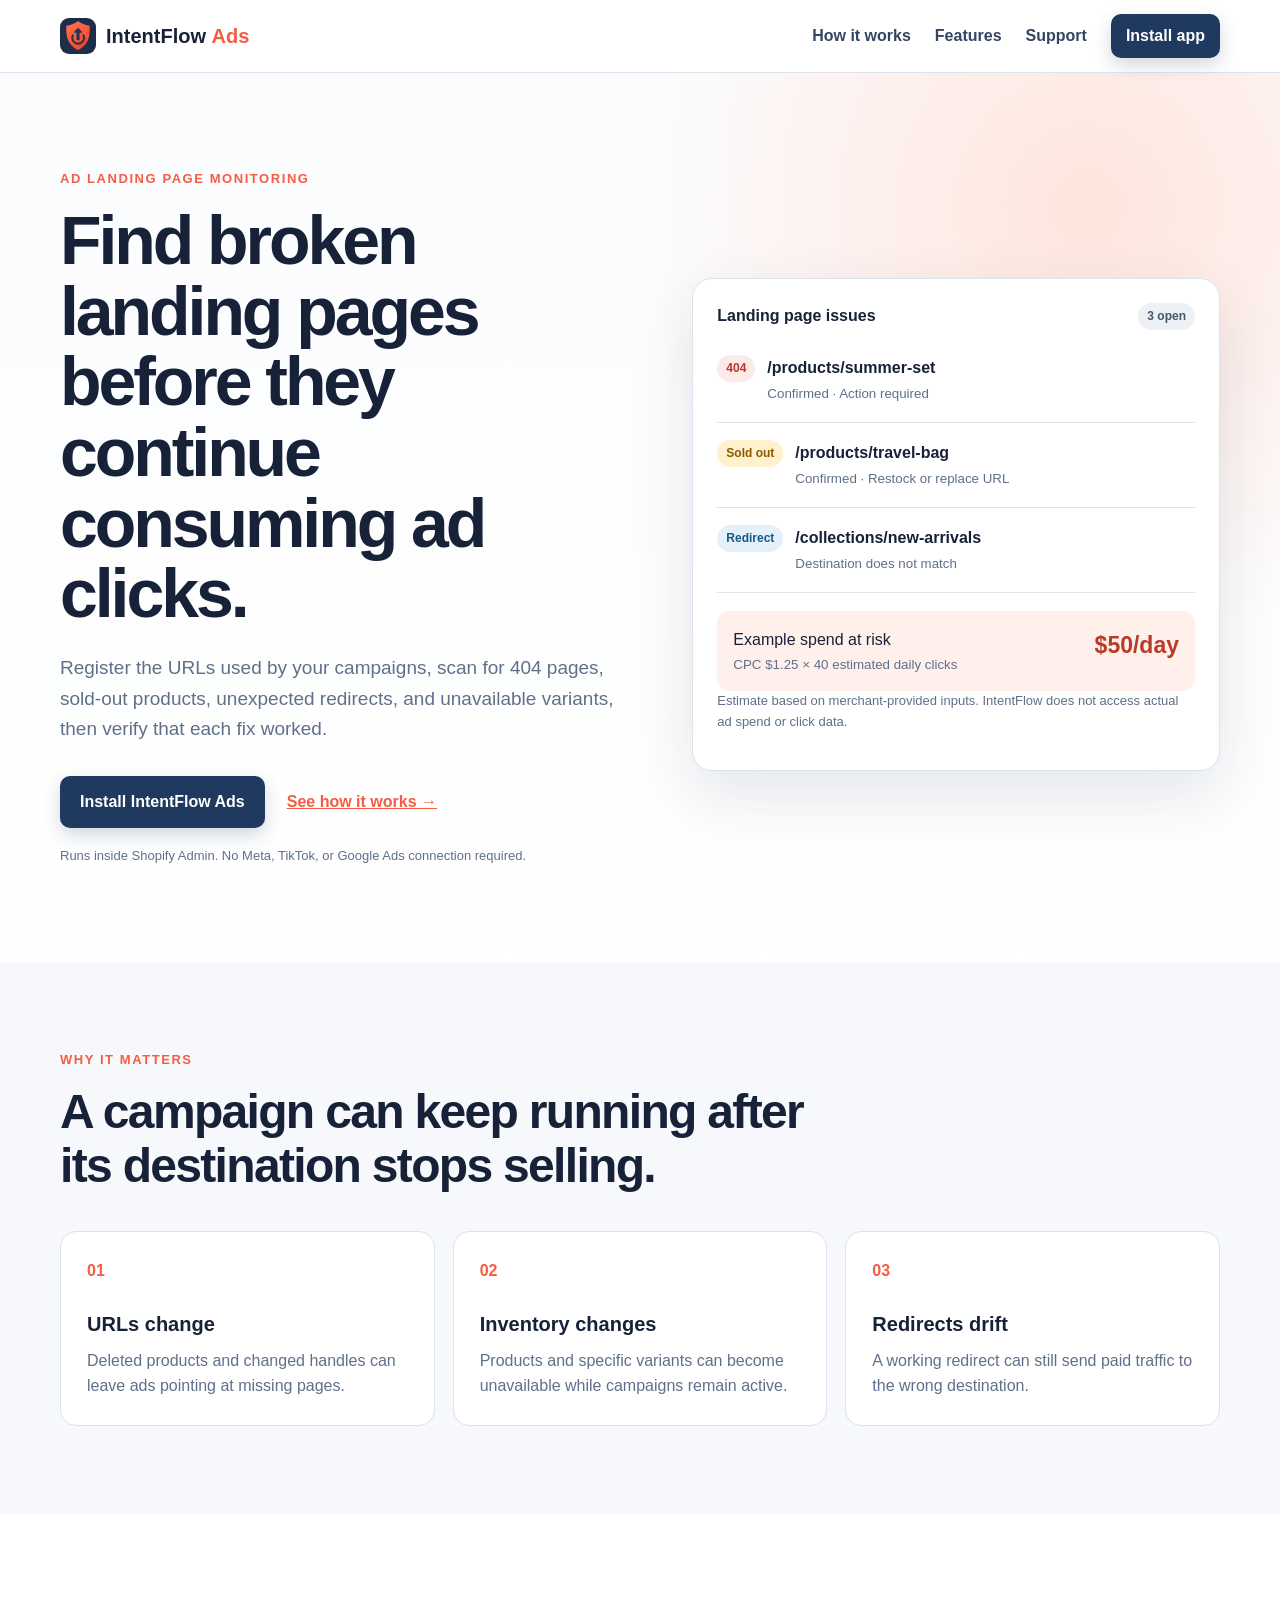
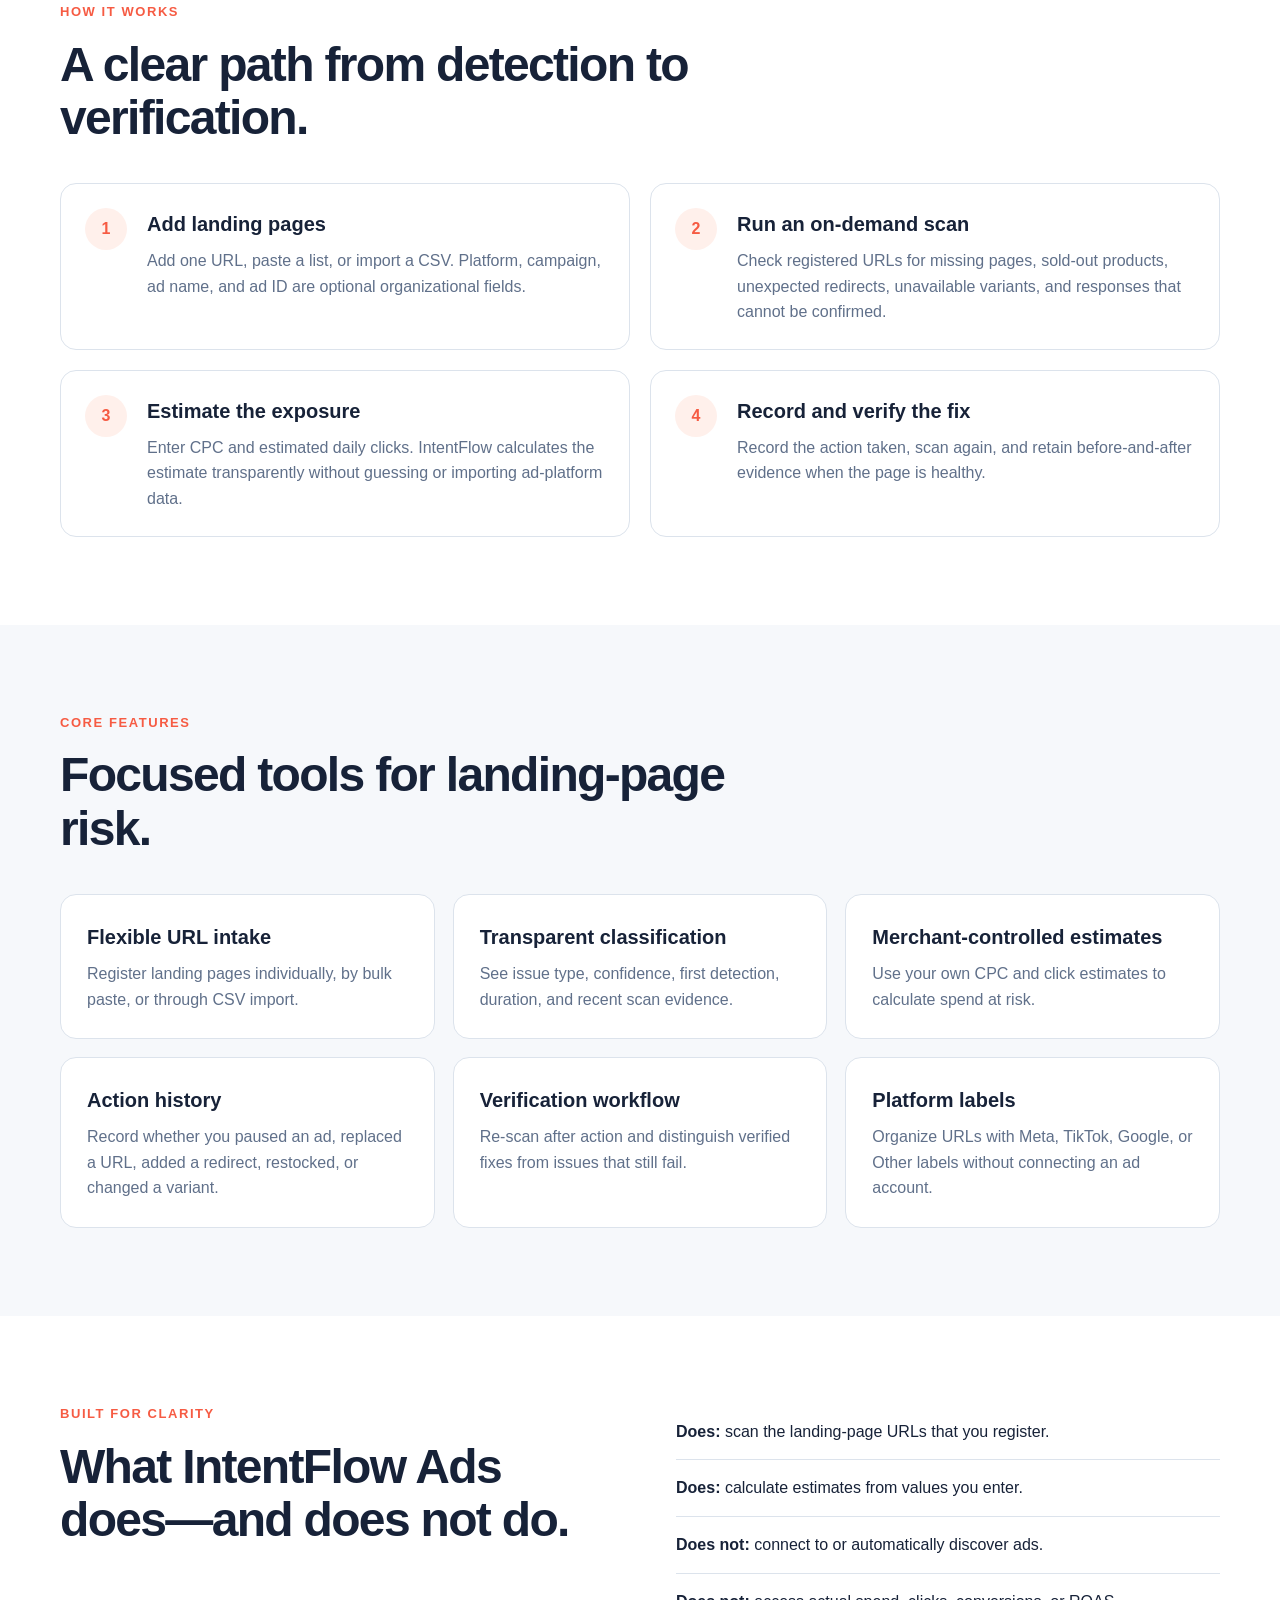
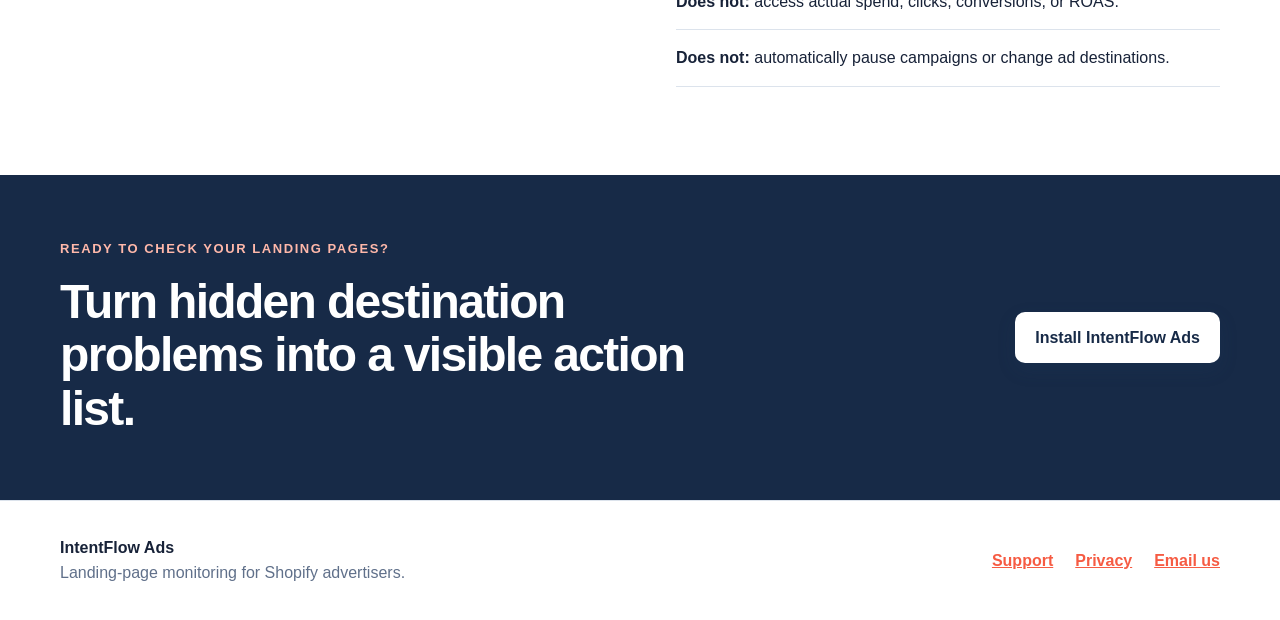
==== commit 3a0e72cb: "feat: 官网色系调整" ====
--- a/index.html
+++ b/index.html
@@ -10,14 +10,14 @@
   <meta property="og:type" content="website">
   <meta property="og:url" content="https://intentflowapp.com/">
   <link rel="canonical" href="https://intentflowapp.com/">
-  <link rel="icon" type="image/png" href="/logo.png">
+  <link rel="icon" type="image/png" href="/ads-logo.png">
   <link rel="stylesheet" href="/css/ads.css">
   <title>IntentFlow Ads — Ad landing page monitoring for Shopify</title>
 </head>
 <body>
   <header class="site-header">
     <div class="shell nav">
-      <a class="brand" href="/" aria-label="IntentFlow Ads home"><img src="/logo.png" alt="" width="36" height="36"><span>IntentFlow <strong>Ads</strong></span></a>
+      <a class="brand" href="/" aria-label="IntentFlow Ads home"><img src="/ads-logo.png" alt="" width="36" height="36"><span>IntentFlow <strong>Ads</strong></span></a>
       <nav aria-label="Main navigation"><a href="#how-it-works">How it works</a><a href="#features">Features</a><a href="/support">Support</a><a class="button small" href="https://intentflow-ads.vercel.app">Install app</a></nav>
     </div>
   </header>
--- a/css/ads.css
+++ b/css/ads.css
@@ -1,3 +1,3 @@
-:root{--ink:#17211d;--muted:#607068;--green:#126b4d;--green-dark:#0b4935;--mint:#e8f5ef;--line:#dce6e1;--paper:#fff;--soft:#f6f8f7;--red:#a93226;--amber:#8a5a00;--blue:#175a86;--shadow:0 24px 64px rgba(20,55,41,.12)}
-*{box-sizing:border-box}html{scroll-behavior:smooth}body{margin:0;background:var(--paper);color:var(--ink);font-family:Inter,ui-sans-serif,-apple-system,BlinkMacSystemFont,"Segoe UI",sans-serif;line-height:1.6}a{color:inherit}.shell{width:min(1160px,calc(100% - 40px));margin:auto}.site-header{position:sticky;top:0;z-index:10;background:rgba(255,255,255,.92);border-bottom:1px solid var(--line);backdrop-filter:blur(14px)}.nav{min-height:72px;display:flex;align-items:center;justify-content:space-between;gap:24px}.brand{display:flex;align-items:center;gap:10px;text-decoration:none;font-size:20px;font-weight:750}.brand img{border-radius:9px}.brand strong{color:var(--green)}nav{display:flex;align-items:center;gap:24px}nav a{text-decoration:none;font-weight:600;color:#31463c}.button{display:inline-flex;align-items:center;justify-content:center;padding:13px 20px;border-radius:10px;background:var(--green);color:white;text-decoration:none;font-weight:750;box-shadow:0 7px 18px rgba(18,107,77,.18)}.button:hover{background:var(--green-dark)}.button.small{padding:9px 15px}.hero{padding:96px 0 82px;background:radial-gradient(circle at 85% 15%,#dff4e9 0,transparent 34%),linear-gradient(180deg,#fbfdfc,#fff)}.hero-grid{display:grid;grid-template-columns:1.03fr .97fr;gap:72px;align-items:center}.eyebrow{margin:0 0 15px;color:var(--green);font-size:13px;font-weight:800;letter-spacing:.12em}.hero h1{max-width:720px;margin:0;font-size:clamp(42px,5.4vw,68px);line-height:1.04;letter-spacing:-.045em}.lede{max-width:680px;margin:24px 0 0;color:var(--muted);font-size:19px}.actions{display:flex;align-items:center;gap:22px;margin-top:32px}.text-link{font-weight:750;color:var(--green)}.microcopy,.disclosure{font-size:13px;color:var(--muted)}.microcopy{margin-top:18px}.product-card{padding:24px;border:1px solid var(--line);border-radius:20px;background:white;box-shadow:var(--shadow)}.card-head{display:flex;justify-content:space-between;align-items:center;margin-bottom:8px;font-weight:800}.pill,.status{display:inline-block;border-radius:999px;padding:4px 9px;font-size:12px;font-weight:750}.neutral{background:#edf1ef;color:#45564e}.issue{display:grid;grid-template-columns:auto 1fr;gap:12px;align-items:start;padding:17px 0;border-bottom:1px solid var(--line)}.status.red{background:#fde9e7;color:var(--red)}.status.amber{background:#fff0ce;color:var(--amber)}.status.blue{background:#e5f1fa;color:var(--blue)}.issue strong,.issue small{display:block}.issue small{color:var(--muted);margin-top:3px}.risk-box{display:grid;grid-template-columns:1fr auto;gap:2px 16px;margin-top:18px;padding:16px;border-radius:13px;background:var(--mint)}.risk-box strong{grid-row:span 2;color:var(--green-dark);font-size:23px}.risk-box small{color:var(--muted)}.section{padding:88px 0}.muted{background:var(--soft)}h2{max-width:760px;margin:0 0 38px;font-size:clamp(32px,4vw,48px);line-height:1.12;letter-spacing:-.035em}h3{margin:0 0 8px;font-size:20px}p{margin-top:0}.three-col,.feature-grid{display:grid;grid-template-columns:repeat(3,1fr);gap:18px}.three-col article,.feature-grid article{padding:26px;border:1px solid var(--line);border-radius:16px;background:white}.number{display:block;margin-bottom:24px;color:var(--green);font-weight:800}.three-col p,.feature-grid p,.steps p,footer p{margin:0;color:var(--muted)}.steps{display:grid;grid-template-columns:1fr 1fr;gap:20px}.steps article{display:grid;grid-template-columns:46px 1fr;gap:16px;padding:24px;border:1px solid var(--line);border-radius:16px}.steps article>span{display:grid;place-items:center;width:42px;height:42px;border-radius:50%;background:var(--mint);color:var(--green);font-weight:850}.two-col{display:grid;grid-template-columns:1fr 1fr;gap:72px;align-items:start}.check-list{margin:0;padding:0;list-style:none}.check-list li{padding:15px 0;border-bottom:1px solid var(--line)}.cta{padding:64px 0;background:var(--green-dark);color:white}.cta-inner{display:flex;align-items:center;justify-content:space-between;gap:32px}.cta h2{margin:0;max-width:700px}.cta .eyebrow{color:#aee0c9}.button.light{background:white;color:var(--green-dark);white-space:nowrap}footer{padding:34px 0;border-top:1px solid var(--line)}.footer-grid{display:flex;justify-content:space-between;gap:30px}.footer-links{display:flex;gap:22px;align-items:center}.footer-links a{color:var(--green);font-weight:700}.policy{padding:72px 0}.policy article{max-width:820px}.policy h1{font-size:44px;line-height:1.1}.policy h2{margin:34px 0 10px;font-size:25px}.policy li{margin:9px 0}.policy .updated{color:var(--muted)}
-@media(max-width:820px){nav>a:not(.button){display:none}.hero{padding-top:62px}.hero-grid,.two-col{grid-template-columns:1fr;gap:42px}.three-col,.feature-grid,.steps{grid-template-columns:1fr}.cta-inner,.footer-grid{align-items:flex-start;flex-direction:column}.hero h1{font-size:44px}}@media(max-width:520px){.shell{width:min(100% - 28px,1160px)}.brand span{font-size:17px}.hero h1{font-size:38px}.actions{align-items:flex-start;flex-direction:column}.section{padding:68px 0}.product-card{padding:18px}.risk-box{grid-template-columns:1fr}.risk-box strong{grid-row:auto}.footer-links{align-items:flex-start;flex-direction:column;gap:9px}}
+:root{--ink:#172238;--muted:#60708a;--green:#203a5f;--green-dark:#172a47;--coral:#f65b43;--mint:#fff0eb;--line:#dce3ec;--paper:#fff;--soft:#f6f8fb;--red:#b23a2b;--amber:#8a5a00;--blue:#175a86;--shadow:0 24px 64px rgba(28,48,78,.12)}
+*{box-sizing:border-box}html{scroll-behavior:smooth}body{margin:0;background:var(--paper);color:var(--ink);font-family:Inter,ui-sans-serif,-apple-system,BlinkMacSystemFont,"Segoe UI",sans-serif;line-height:1.6}a{color:inherit}.shell{width:min(1160px,calc(100% - 40px));margin:auto}.site-header{position:sticky;top:0;z-index:10;background:rgba(255,255,255,.92);border-bottom:1px solid var(--line);backdrop-filter:blur(14px)}.nav{min-height:72px;display:flex;align-items:center;justify-content:space-between;gap:24px}.brand{display:flex;align-items:center;gap:10px;text-decoration:none;font-size:20px;font-weight:750}.brand img{border-radius:9px}.brand strong{color:var(--coral)}nav{display:flex;align-items:center;gap:24px}nav a{text-decoration:none;font-weight:600;color:#334561}.button{display:inline-flex;align-items:center;justify-content:center;padding:13px 20px;border-radius:10px;background:var(--green);color:white;text-decoration:none;font-weight:750;box-shadow:0 7px 18px rgba(32,58,95,.2)}.button:hover{background:var(--green-dark)}.button.small{padding:9px 15px}.hero{padding:96px 0 82px;background:radial-gradient(circle at 85% 15%,#ffe5dd 0,transparent 34%),linear-gradient(180deg,#fbfcfe,#fff)}.hero-grid{display:grid;grid-template-columns:1.03fr .97fr;gap:72px;align-items:center}.eyebrow{margin:0 0 15px;color:var(--coral);font-size:13px;font-weight:800;letter-spacing:.12em}.hero h1{max-width:720px;margin:0;font-size:clamp(42px,5.4vw,68px);line-height:1.04;letter-spacing:-.045em}.lede{max-width:680px;margin:24px 0 0;color:var(--muted);font-size:19px}.actions{display:flex;align-items:center;gap:22px;margin-top:32px}.text-link{font-weight:750;color:var(--coral)}.microcopy,.disclosure{font-size:13px;color:var(--muted)}.microcopy{margin-top:18px}.product-card{padding:24px;border:1px solid var(--line);border-radius:20px;background:white;box-shadow:var(--shadow)}.card-head{display:flex;justify-content:space-between;align-items:center;margin-bottom:8px;font-weight:800}.pill,.status{display:inline-block;border-radius:999px;padding:4px 9px;font-size:12px;font-weight:750}.neutral{background:#edf1f5;color:#455469}.issue{display:grid;grid-template-columns:auto 1fr;gap:12px;align-items:start;padding:17px 0;border-bottom:1px solid var(--line)}.status.red{background:#fde9e7;color:var(--red)}.status.amber{background:#fff0ce;color:var(--amber)}.status.blue{background:#e5f1fa;color:var(--blue)}.issue strong,.issue small{display:block}.issue small{color:var(--muted);margin-top:3px}.risk-box{display:grid;grid-template-columns:1fr auto;gap:2px 16px;margin-top:18px;padding:16px;border-radius:13px;background:var(--mint)}.risk-box strong{grid-row:span 2;color:#b83b29;font-size:23px}.risk-box small{color:var(--muted)}.section{padding:88px 0}.muted{background:var(--soft)}h2{max-width:760px;margin:0 0 38px;font-size:clamp(32px,4vw,48px);line-height:1.12;letter-spacing:-.035em}h3{margin:0 0 8px;font-size:20px}p{margin-top:0}.three-col,.feature-grid{display:grid;grid-template-columns:repeat(3,1fr);gap:18px}.three-col article,.feature-grid article{padding:26px;border:1px solid var(--line);border-radius:16px;background:white}.number{display:block;margin-bottom:24px;color:var(--coral);font-weight:800}.three-col p,.feature-grid p,.steps p,footer p{margin:0;color:var(--muted)}.steps{display:grid;grid-template-columns:1fr 1fr;gap:20px}.steps article{display:grid;grid-template-columns:46px 1fr;gap:16px;padding:24px;border:1px solid var(--line);border-radius:16px}.steps article>span{display:grid;place-items:center;width:42px;height:42px;border-radius:50%;background:var(--mint);color:var(--coral);font-weight:850}.two-col{display:grid;grid-template-columns:1fr 1fr;gap:72px;align-items:start}.check-list{margin:0;padding:0;list-style:none}.check-list li{padding:15px 0;border-bottom:1px solid var(--line)}.cta{padding:64px 0;background:var(--green-dark);color:white}.cta-inner{display:flex;align-items:center;justify-content:space-between;gap:32px}.cta h2{margin:0;max-width:700px}.cta .eyebrow{color:#ffb8aa}.button.light{background:white;color:var(--green-dark);white-space:nowrap}footer{padding:34px 0;border-top:1px solid var(--line)}.footer-grid{display:flex;justify-content:space-between;gap:30px}.footer-links{display:flex;gap:22px;align-items:center}.footer-links a{color:var(--coral);font-weight:700}.policy{padding:72px 0}.policy article{max-width:820px}.policy h1{font-size:44px;line-height:1.1}.policy h2{margin:34px 0 10px;font-size:25px}.policy li{margin:9px 0}.policy .updated{color:var(--muted)}
+@media(max-width:820px){nav>a:not(.button){display:none}.hero{padding-top:62px}.hero-grid,.two-col{grid-template-columns:1fr;gap:42px}.three-col,.feature-grid,.steps{grid-template-columns:1fr}.cta-inner,.footer-grid{align-items:flex-start;flex-direction:column}.hero h1{font-size:44px}}@media(max-width:520px){.shell{width:min(100% - 28px,1160px)}.brand span,.button{white-space:nowrap}.brand span{font-size:17px}.nav{gap:12px}.hero h1{font-size:38px}.actions{align-items:flex-start;flex-direction:column}.section{padding:68px 0}.product-card{padding:18px}.risk-box{grid-template-columns:1fr}.risk-box strong{grid-row:auto}.footer-links{align-items:flex-start;flex-direction:column;gap:9px}}
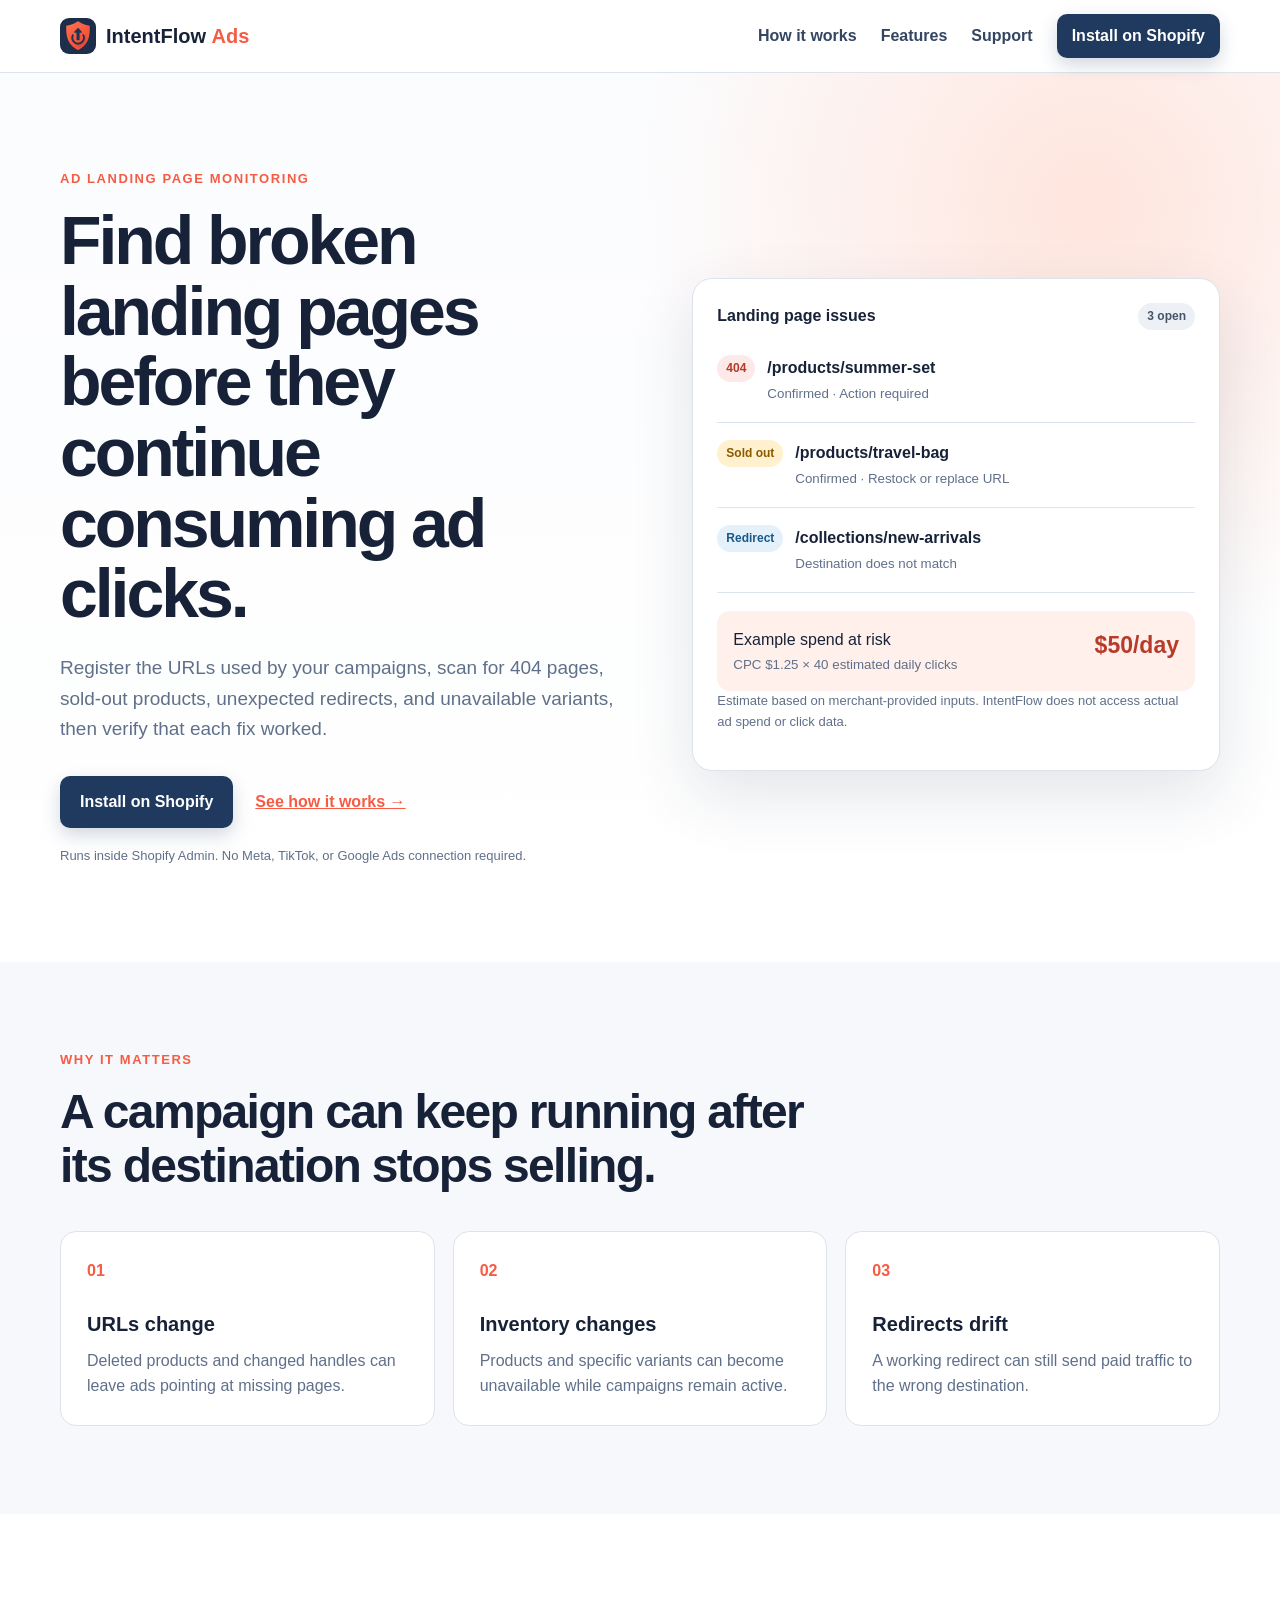
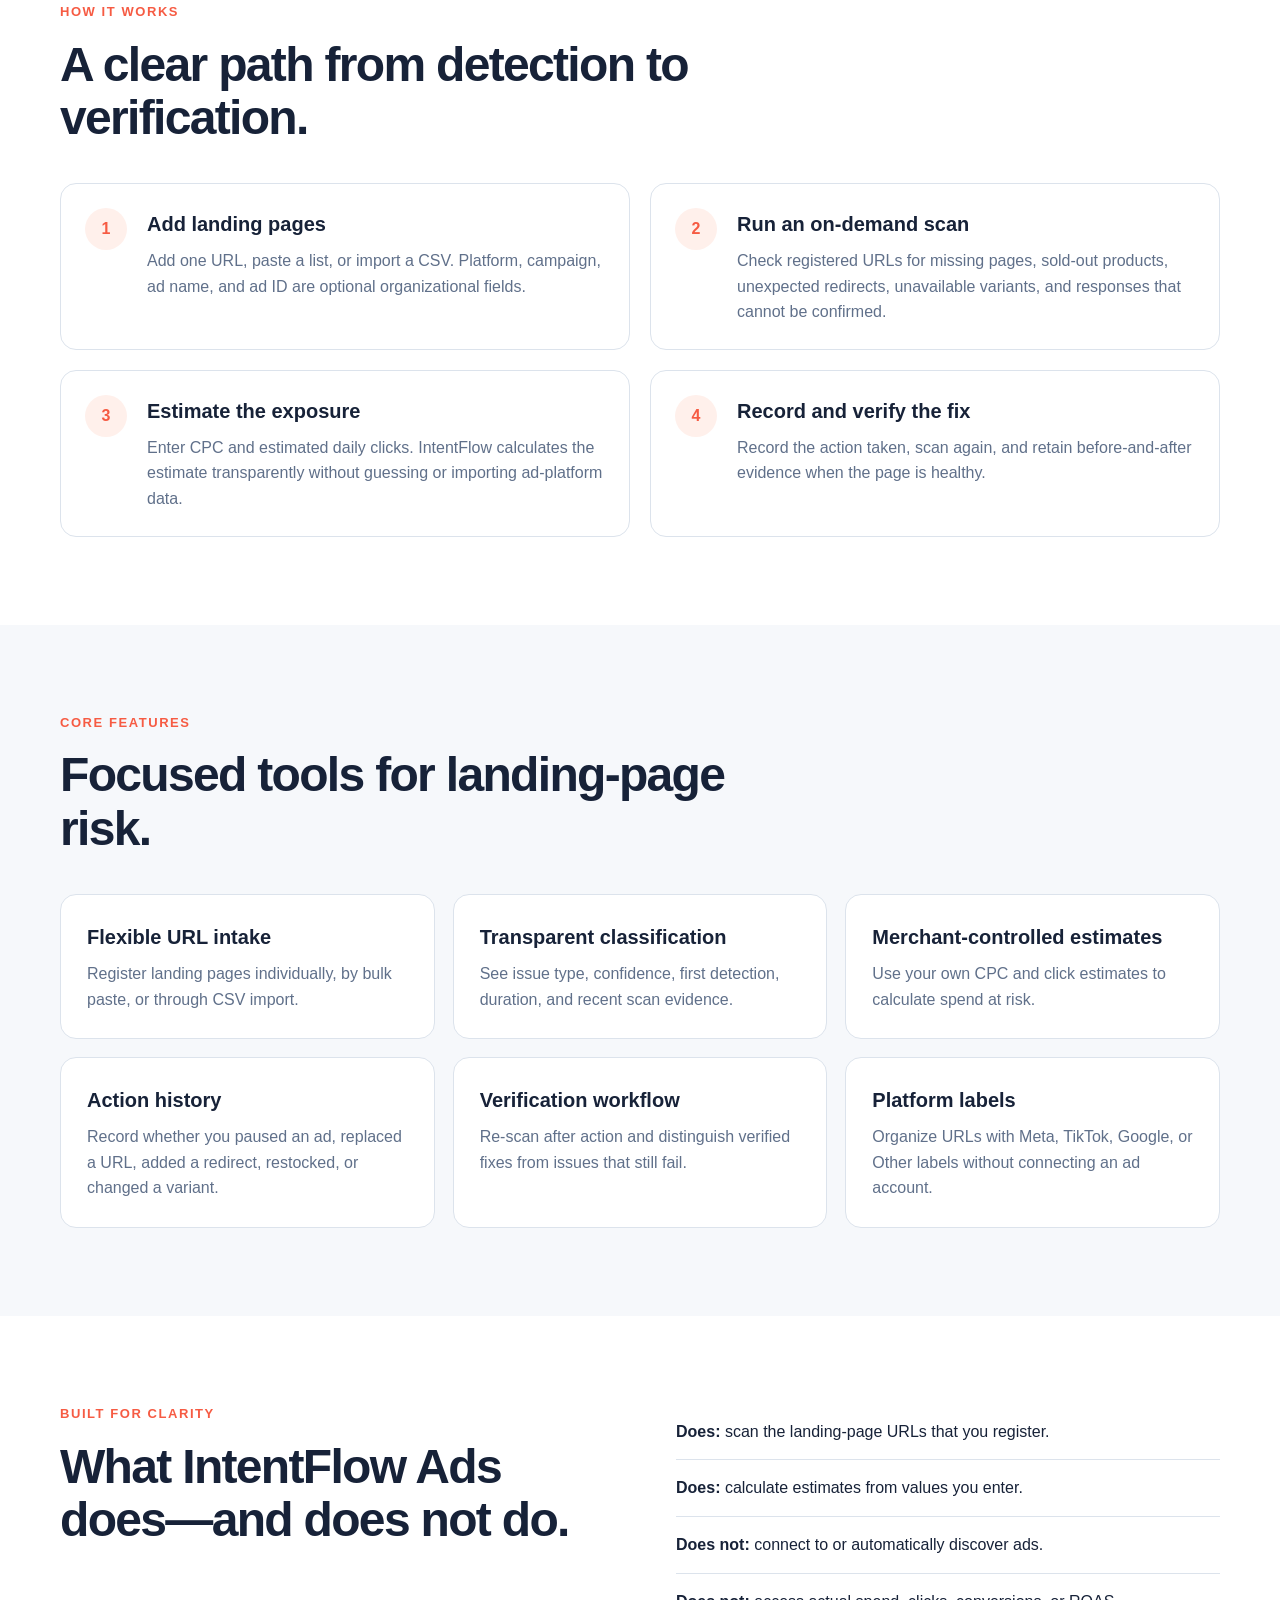
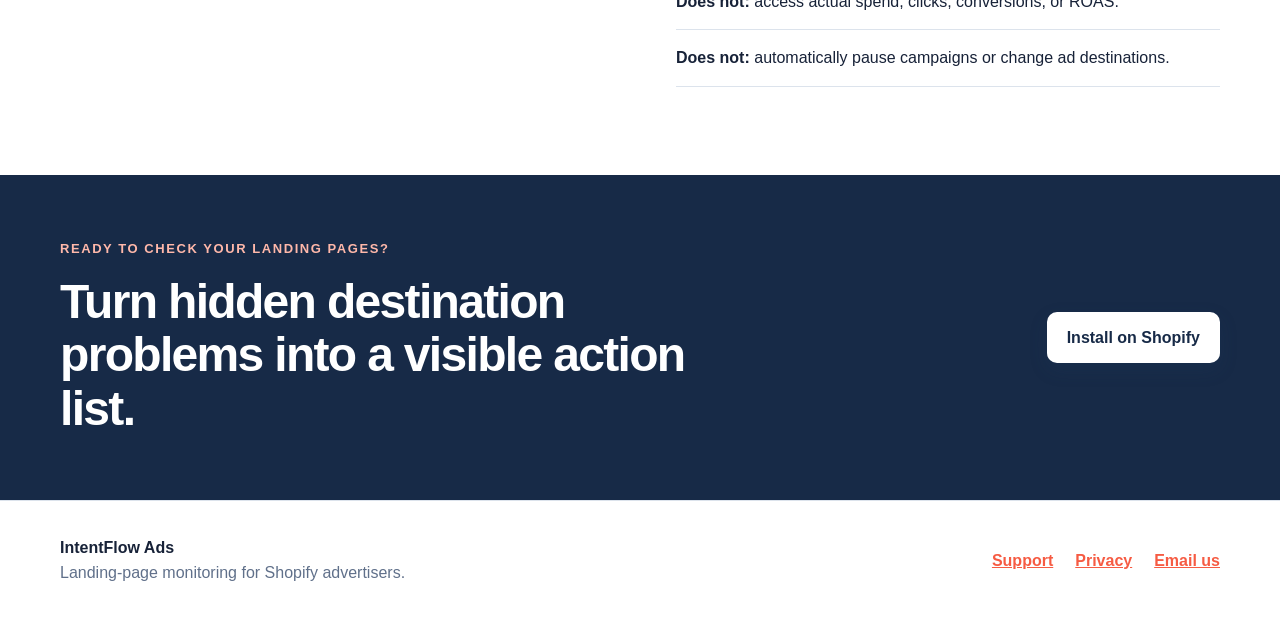
==== commit 5255c0fc: "Point website install links to Shopify App Store" ====
--- a/index.html
+++ b/index.html
@@ -18,7 +18,7 @@
   <header class="site-header">
     <div class="shell nav">
       <a class="brand" href="/" aria-label="IntentFlow Ads home"><img src="/ads-logo.png" alt="" width="36" height="36"><span>IntentFlow <strong>Ads</strong></span></a>
-      <nav aria-label="Main navigation"><a href="#how-it-works">How it works</a><a href="#features">Features</a><a href="/support">Support</a><a class="button small" href="https://intentflow-ads.vercel.app">Install app</a></nav>
+      <nav aria-label="Main navigation"><a href="#how-it-works">How it works</a><a href="#features">Features</a><a href="/support">Support</a><a class="button small" href="https://apps.shopify.com/intentflow-ads">Install on Shopify</a></nav>
     </div>
   </header>
   <main>
@@ -28,7 +28,7 @@
           <p class="eyebrow">AD LANDING PAGE MONITORING</p>
           <h1>Find broken landing pages before they continue consuming ad clicks.</h1>
           <p class="lede">Register the URLs used by your campaigns, scan for 404 pages, sold-out products, unexpected redirects, and unavailable variants, then verify that each fix worked.</p>
-          <div class="actions"><a class="button" href="https://intentflow-ads.vercel.app">Install IntentFlow Ads</a><a class="text-link" href="#how-it-works">See how it works →</a></div>
+          <div class="actions"><a class="button" href="https://apps.shopify.com/intentflow-ads">Install on Shopify</a><a class="text-link" href="#how-it-works">See how it works →</a></div>
           <p class="microcopy">Runs inside Shopify Admin. No Meta, TikTok, or Google Ads connection required.</p>
         </div>
         <div class="product-card" aria-label="Example landing page issue dashboard">
@@ -69,7 +69,7 @@
       </div>
     </section>
     <section class="section limits"><div class="shell two-col"><div><p class="eyebrow">BUILT FOR CLARITY</p><h2>What IntentFlow Ads does—and does not do.</h2></div><ul class="check-list"><li><strong>Does:</strong> scan the landing-page URLs that you register.</li><li><strong>Does:</strong> calculate estimates from values you enter.</li><li><strong>Does not:</strong> connect to or automatically discover ads.</li><li><strong>Does not:</strong> access actual spend, clicks, conversions, or ROAS.</li><li><strong>Does not:</strong> automatically pause campaigns or change ad destinations.</li></ul></div></section>
-    <section class="cta"><div class="shell cta-inner"><div><p class="eyebrow">READY TO CHECK YOUR LANDING PAGES?</p><h2>Turn hidden destination problems into a visible action list.</h2></div><a class="button light" href="https://intentflow-ads.vercel.app">Install IntentFlow Ads</a></div></section>
+    <section class="cta"><div class="shell cta-inner"><div><p class="eyebrow">READY TO CHECK YOUR LANDING PAGES?</p><h2>Turn hidden destination problems into a visible action list.</h2></div><a class="button light" href="https://apps.shopify.com/intentflow-ads">Install on Shopify</a></div></section>
   </main>
   <footer><div class="shell footer-grid"><div><strong>IntentFlow Ads</strong><p>Landing-page monitoring for Shopify advertisers.</p></div><div class="footer-links"><a href="/support">Support</a><a href="/privacy">Privacy</a><a href="mailto:support@intentflowapp.com">Email us</a></div></div></footer>
 </body>
